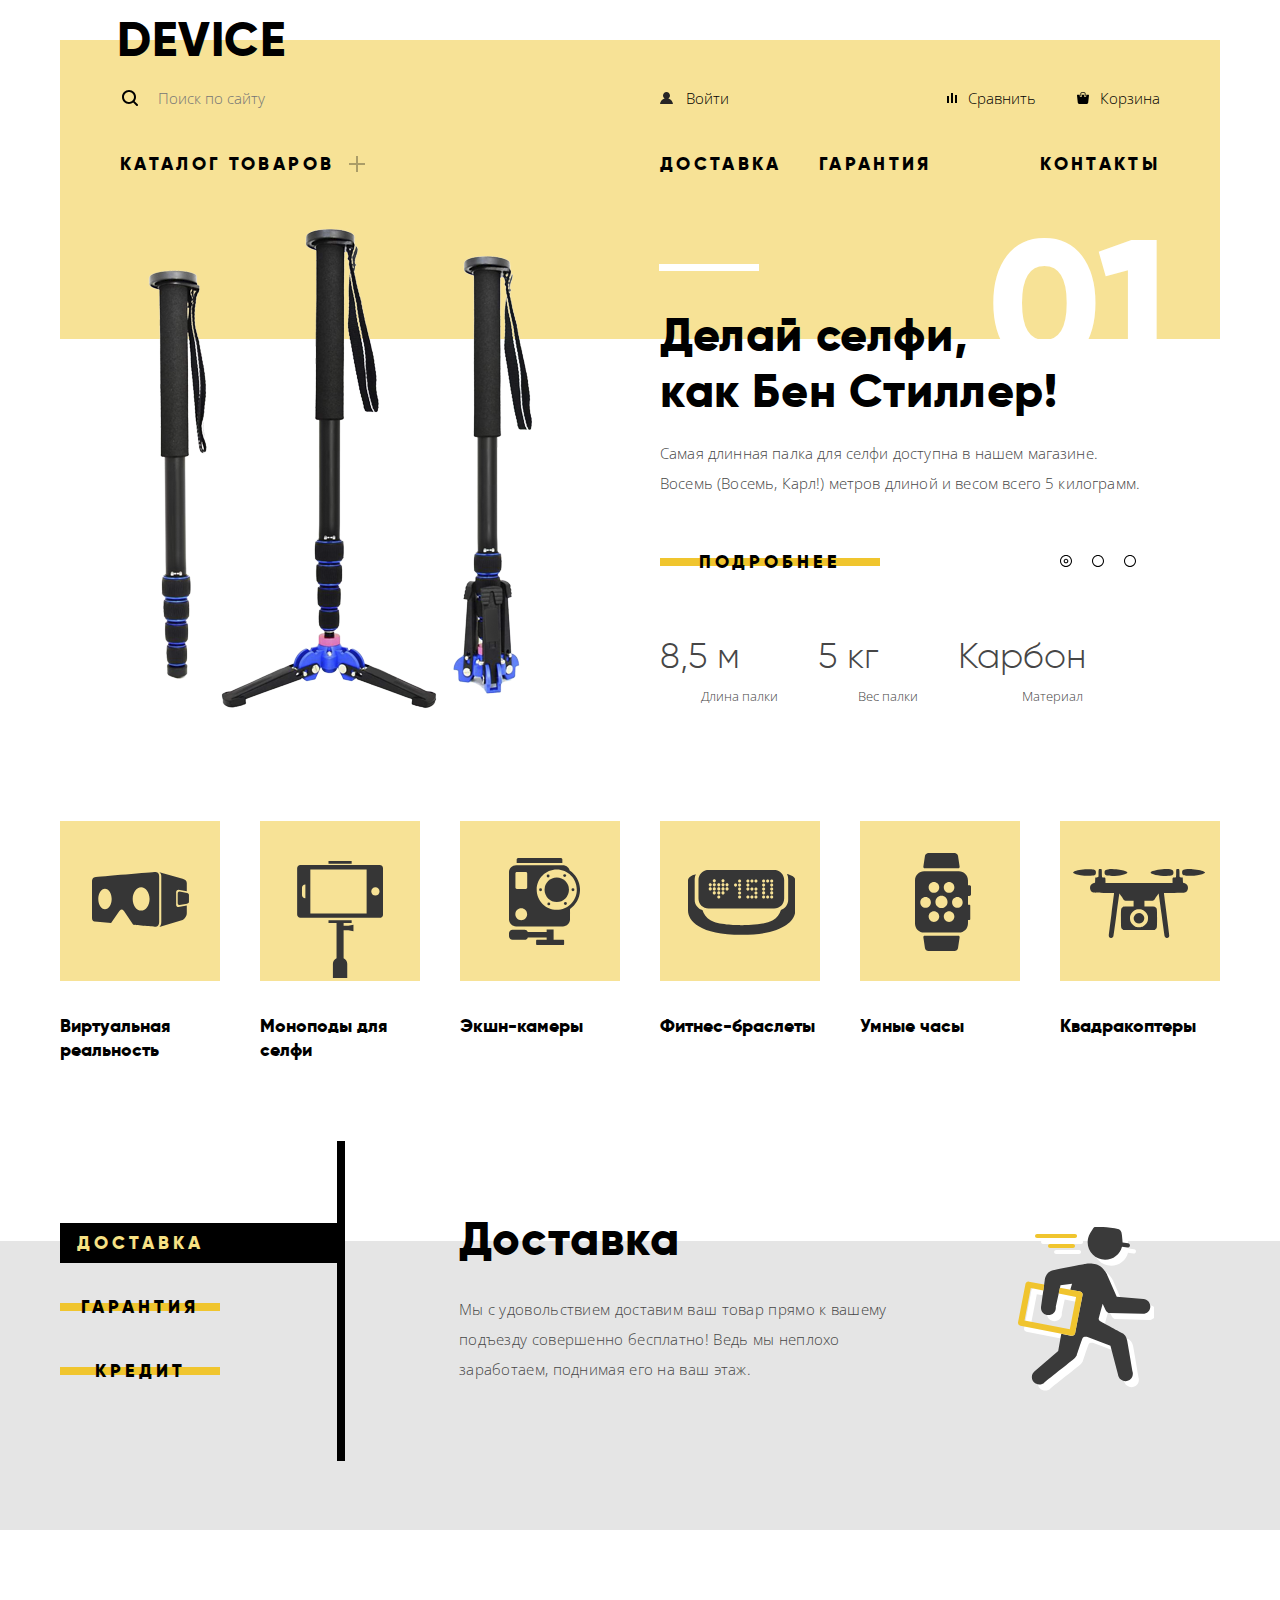
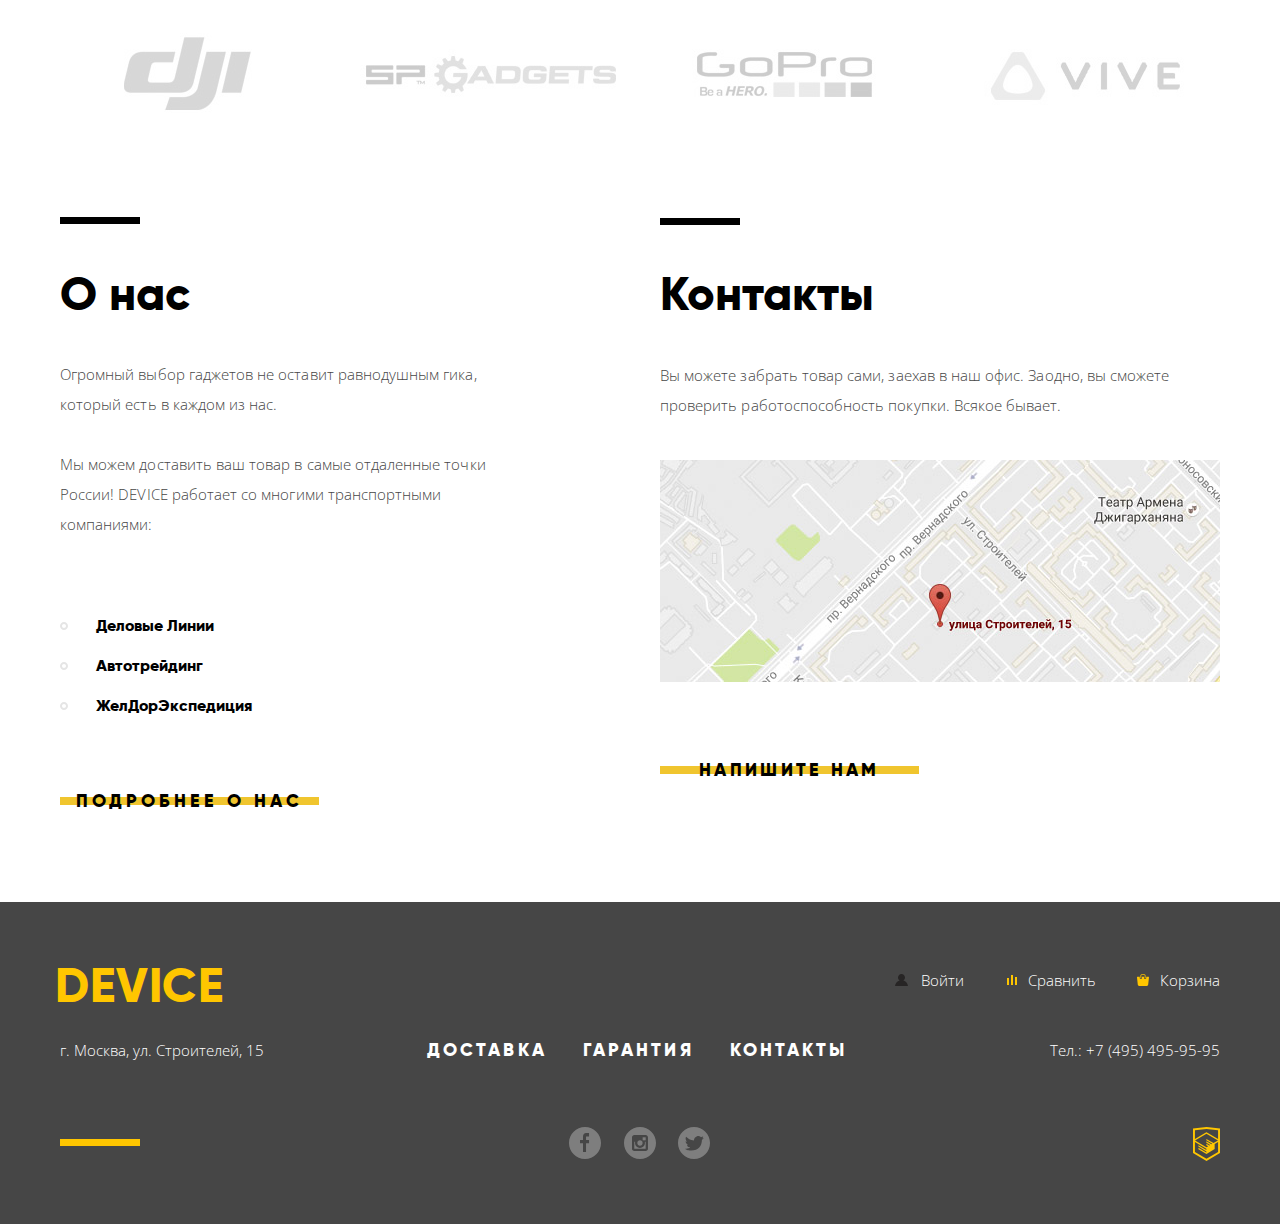
==== index.html @ 8cf879dc "Добавил min.js" ====
<!DOCTYPE html>
<html lang="ru">
  <head>
    <meta charset="utf-8">
    <title>HTML Academy: Девайс</title>
    <link href="https://fonts.googleapis.com/css?family=Open+Sans:300,400&amp;subset=cyrillic" rel="stylesheet">
    <link rel="stylesheet" href="css/normalize.css">
    <link href="css/main-min.css" rel="stylesheet">
  </head>
  <body>
    <header class="main-header">
      <a class="logo">Device</a>
      <nav class="main-navigation">
        <div class="wrap-flex">
          <form action="#" method="get" class="site-search">
            <input class="field-search" type="search" name="site-search" placeholder="Поиск по сайту">
            <input class="btn-search" type="submit" value="Найти">
          </form>
          <a href="#" class="user-sing">Войти</a>
          <a href="#" class="compare">Сравнить</a>
          <a href="#" class="cart">Корзина</a>
        </div>
        <ul class="site-navigation">
          <li class="nav-catalog-list">
            <a href="catalog-list.html" class="catalog-deko">Каталог товаров</a>
            <ul class="sub-site-navigation">
              <li><a href="#">Виртуальная реальность</a></li>
              <li><a href="#">Моноподы для селфи</a></li>
              <li><a href="#">Экшн-камеры</a></li>
              <li><a href="#">Фитнес-браслеты</a></li>
              <li><a href="#">Умные часы</a></li>
              <li><a href="#">Квадракоптеры</a></li>
            </ul>
          </li>
          <li><a href="#">Доставка</a></li>
          <li><a href="#" class="nav-warranty">Гарантия</a></li>
          <li class="nav-contact"><a href="#">Контакты</a></li>
        </ul>
      </nav>
      <ul class="slider">
        <li class="item item-1 item-active">
          <div class="slider-img">
            <img  src="img/slider-1.png" alt="Картинка 1 слайдера" width="384" height="486" class="slider-img">
          </div>
          <section class="slider-description">
            <header>
              <!-- Через пвсевдоэлемент добавим номер слайдера -->
              <h3>Делай селфи,<br>как Бен Стиллер!</h3>
            </header>
            <p>Самая длинная палка для селфи доступна в нашем магазине. Восемь (Восемь, Карл!) метров длиной и весом всего 5 килограмм.</p>
            <a href="#" class="btn btn-slider">Подробнее</a>
            <table class="technical-parameters">
              <tr>
                <td class="slider-1-first-column">8,5 м</td>
                <td class="slider-1-second-column">5 кг</td>
                <td class="slider-1-third-column">Карбон</td>
              </tr>
              <tr>
                <th>Длина палки</th>
                <th>Вес палки</th>
                <th>Материал</th>
              </tr>
            </table>
          </section>
        </li>
        <li class="item item-2">
          <div class="slider-img">
            <img src="img/slider-2.png" alt="Картинка 2 слайдера" width="345" height="485" class="slider-img">
          </div>
          <section class="slider-description">
            <header>
              <!-- Через пвсевдоэлемент добавим номер слайдера -->
              <h3>Худеем<br>правильно!</h3>
            </header>
            <p>Мотивирующие фитнес-браслеты помогут найти в себе силы не пропускать занятия и соблюдать диету.</p>
            <a href="#" class="btn btn-slider">Подробнее</a>
            <table class="technical-parameters">
              <tr>
                <td>48 часов</td>
              </tr>
              <tr>
                <th>Без подзарядки</th>
              </tr>
            </table>
          </section>
        </li>
        <li class="item item-3">
          <div class="slider-img">
            <img src="img/slider-3.png" alt="Картинка 3 слайдера" width="526" height="334" class="slider-img">
          </div>
          <section class="slider-description">
            <header>
              <!-- Через пвсевдоэлемент добавим номер слайдера -->
              <h3>Порхает как бабочка, жалит как пчела!</h3>
            </header>
            <p>Этот обычный, на первый взгляд, квадрокоптер оснащен мощным лазером, замаскированным под стандартную камеру.</p>
            <a href="#" class="btn btn-slider">Подробнее</a>
            <table class="technical-parameters">
              <tr>
                <td>800 м</td>
                <td>50 м</td>
              </tr>
              <tr>
                <th>Дальность полета</th>
                <th>Радиус поражения</th>
              </tr>
            </table>
          </section>
        </li>
      </ul>
      <div class="slider-navigation">
        <a href="#" class="slider-switch active"></a><!-- Переключатель 1 слайдера -->
        <a href="#" class="slider-switch"></a><!-- Переключатель 2 слайдера -->
        <a href="#" class="slider-switch"></a><!-- Переключатель 3 слайдера -->
      </div>
    </header>        
    <main>
      <!--<h1>Device</h1>-->  
      <section class="popular-product-category">
        <!--<h2>Популярные категории товаров</h2>-->
        <ul class="popular-product-category-list">
          <li class="popular-product-category-item"><a href="#"><span class="box vr"></span>Виртуальная реальность</a></li>
          <li class="popular-product-category-item"><a href="#"><span class="box selfie-stick"></span>Моноподы для селфи</a></li>
          <li class="popular-product-category-item"><a href="#"><span class="box action-camera"></span>Экшн-камеры</a></li>
          <li class="popular-product-category-item"><a href="#"><span class="box fitness-bracelet"></span>Фитнес-браслеты</a></li>
          <li class="popular-product-category-item"><a href="#"><span class="box smart-watch"></span>Умные часы</a></li>
          <li class="popular-product-category-item"><a href="#"><span class="box quadrocopter"></span>Квадракоптеры</a></li>
        </ul>
      </section>
      <section class="service">
        <!--<h2>Услуги</h2>-->
        <dl class="service-list">
          <dt class="active">
            <a href="" class="btn-active btn-service">Доставка</a>
          </dt>
          <dd class="service-item service-item-active delivery">
            <h3>Доставка</h3>
            <p>Мы с удовольствием доставим ваш товар прямо к вашему подъезду совершенно бесплатно! Ведь мы неплохо заработаем, поднимая его на ваш этаж.</p>
          </dd>
          <dt>
            <a href="" class="btn btn-service">Гарантия</a>
          </dt>
          <dd class="service-item warranty">
            <h3>Гарантия</h3>
            <p>Если из-за возгорания купленного у нас товара у вас сгорит дом — не переживайте, мы выдадим вам новый. Товар, не дом, конечно же.</p>
          </dd>
          <dt>
            <a href="" class="btn btn-service">Кредит</a>
          </dt>
          <dd class="service-item credit">
            <h3>Кредит</h3>
            <p>Залезть в долговую яму стало проще! Кредитные консультанты подберут для вас наиболее выгодные условия кредита. Выгодные для нашего банка, разумеется.</p>
          </dd>
        </dl>
      </section>
      <section class="company">
        <!--<h2>Компании партнеры</h2>-->
        <ul class="company-list">
          <li class="company-box djl"><a href="#">djl</a></li>
          <li class="company-box sp-gadgets"><a href="#">sp-gadgets</a></li>
          <li class="company-box go-pro"><a href="#">go-pro</a></li>
          <li class="company-box vive"><a href="#">vive</a></li>
        </ul>
      </section>
      <div class="wrap-flex container-center start-flex">
        <section class="about-us">
          <h2>О нас</h2>
          <p>Огромный выбор гаджетов не оставит равнодушным гика, который есть в каждом из нас.</p>
          <p>Мы можем доставить ваш товар в самые отдаленные точки России! DEVICE работает со многими транспортными компаниями:</p>
          <ul class="delivery-service">
            <li>Деловые Линии</li>
            <li>Автотрейдинг</li>
            <li>ЖелДорЭкспедиция</li>
          </ul>
          <a href="#" class="btn btn-about-us">Подробнее о нас</a>
        </section>
        <section class="contacts">
          <h2>Контакты</h2>
          <p>Вы можете забрать товар сами, заехав в наш офис. Заодно, вы сможете проверить работоспособность покупки. Всякое бывает.</p>
          <!-- Здесь карта -->
          <a href="#" class="contacts-map"><img src="img/map.jpg" width="560" height="222">Наш адрес</a>
          <a href="#" class="btn btn-contacts">Напишите нам</a>
        </section>
      </div>            
    </main>
    <footer class="main-footer">  
      <div class="container-center">
        <div class="row row-top">
          <a href="#" class="logo">DEVICE</a>
          <a href="#" class="user-sing">Войти</a>
          <a href="#" class="compare">Сравнить</a>
          <a href="#" class="cart">Корзина</a>
        </div>
        <div class="row row-middle">
          <p class="address">г. Москва, ул. Строителей, 15</p>
          <div class="service-footer">
            <a href="#" class="footer-delivery">Доставка</a>
            <a href="#" class="footer-warranty">Гарантия</a>
            <a href="#" class="footer-contacts">Контакты</a>
          </div>
          <p class="phone">Тел.: +7 (495) 495-95-95</p>
        </div>
        <div class="row row-bottom">
          <span class="line-footer-deko"></span>
          <div class="social">
            <a href="#" class="social-btn facebook">facebook</a>
            <a href="#" class="social-btn instagram">instagram</a>
            <a href="#" class="social-btn twitter">twitter</a>
          </div>
          <a href="https://htmlacademy.ru/intensive/htmlcss" class="logo-developer">Htmlacademy</a>
        </div>
      </div>
    </footer>
    <section class="modal modal-feedback">
      <button class="modal-close" type="button">Закрыть</button>
      <form action="https://echo.htmlacademy.ru" method="post" class="form-feedback-message">
        <p class="wrap">
        <label for="field-sender-name" class="input-caption">Ваше имя:</label>
        <input type="text" name="sender-name" class="sender-name" id="field-sender-name" placeholder="Имя Фамилия">
        </p>
        <p class="wrap">
        <label for="field-sender-email" class="input-caption">Ваш e-mail:</label>
          <input type="email" name="sender-email" class="sender-email" id="field-sender-email" placeholder="email@example.com"></p>
        <label for="field-sender-message" class="input-caption">Текст письма</label>
        <textarea name="sender-message" class="sender-message" id="fied-sender-message" cols="30" rows="10" placeholder="В свободной форме"></textarea>
        <input type="submit" value="отправить" class="btn btn-feedback-send">
      </form>
    </section>
    <section class="modal modal-map">
      <button class="modal-close" type="button">Закрыть</button>
      <iframe src="https://www.google.com/maps/embed?pb=!1m18!1m12!1m3!1d2249.11237494734!2d37.52742931567743!3d55.68703400453028!2m3!1f0!2f0!3f0!3m2!1i1024!2i768!4f13.1!3m3!1m2!1s0x46b54cf65f5c8955%3A0x694710ccd55501e!2z0YPQuy4g0KHRgtGA0L7QuNGC0LXQu9C10LksIDE1LCDQnNC-0YHQutCy0LAsINCg0L7RgdGB0LjRjywgMTE5MzEx!5e0!3m2!1sru!2sde!4v1522313312811" width="960" height="560" frameborder="0" style="border:0" allowfullscreen></iframe>
    </section>
    <script src="js/main-min.js"></script> 
  </body>
</html>
---- css/main-min.css ----
.site-navigation,.wrap-flex{-webkit-box-orient:horizontal;-webkit-box-direction:normal}.filter h2,.sort h2{word-wrap:break-word}@font-face{font-family:Gilroy;src:url(../fonts/gilroyextrabold-webfont.woff2) format('woff2'),url(../fonts/gilroyextrabold-webfont.woff) format('woff');font-weight:700;font-style:normal}@font-face{font-family:Gilroy;src:url(../fonts/gilroylight-webfont.woff2) format('woff2'),url(../fonts/gilroylight-webfont.woff) format('woff');font-weight:300;font-style:normal}body,html{margin:0;padding:0;font-family:'Open Sans',Arial,sans-serif;font-weight:300;font-size:15px;line-height:30px;color:#464646;background-color:#fff}a{text-decoration:none}.main-header{width:1160px;min-height:300px;padding:1px 20px 0;margin:-1px auto 0;position:relative}.main-navigation a:focus,.main-navigation a:hover,.site-navigation a:focus,.site-navigation a:hover{color:rgba(0,0,0,.6)}.main-navigation a:active,.site-navigation a:active{color:rgba(0,0,0,.3)}.main-header .logo{position:absolute;left:77px;top:14px}.logo{font-family:Gilroy,Arial,sans-serif;font-size:48px;font-weight:700;line-height:normal;color:#000;text-transform:uppercase;letter-spacing:.85px}.site-search .btn-search,.site-search .field-search{background-color:#f7e296;font-size:15px;line-height:30px;font-weight:300;font-family:'Open Sans',Arial,sans-serif}.logo:hover{color:rgba(0,0,0,.6);cursor:pointer}.logo:active{color:rgba(0,0,0,.3)}.main-navigation{background-color:#f7e296;color:#000;margin-top:40px;width:1040px;min-height:264px;padding-left:60px;padding-right:60px;padding-top:35px}.inner-main-navigation{min-height:151px}.wrap-flex{display:-webkit-box;display:-ms-flexbox;display:flex;-ms-flex-direction:row;flex-direction:row;-webkit-box-align:center;-ms-flex-align:center;align-items:center;margin-top:-2px}.site-search{-ms-flex-preferred-size:500px;flex-basis:500px;margin-right:14px}.site-search .field-search{background-image:url(../img/search.svg);background-repeat:no-repeat;background-position:2px 17px;color:rgba(0,0,0,.3);width:355px;border:none;padding:10px 20px 10px 38px}.main-navigation .cart::before,.main-navigation .compare::before,.user-name::before,.user-sing::before{top:9px;width:13px;height:12px;background-repeat:no-repeat;content:"";background-position:center}.site-search .field-search:placeholder{color:rgba(0,0,0,.3)}.site-search input[type=search]:focus{outline:0;padding-bottom:8px;border-bottom:2px solid #000}.site-search .btn-search{padding:8px 19px;margin-left:-4px;border:2px solid #000;opacity:0}.site-navigation>li,.slider-description h3{font-family:Gilroy,Arial,sans-serif}.site-search>.field-search:focus+.btn-search{opacity:1;-webkit-transition:1s;-o-transition:1s;transition:1s}.site-search .btn-search:hover{background-color:#000;color:#fff}.site-search .btn-search:active{background-color:#000;color:rgba(255,255,255,.3)}.user-name,.user-sing{-ms-flex-preferred-size:133px;flex-basis:133px;-webkit-box-flex:1;-ms-flex-positive:1;flex-grow:1;padding-left:32px;margin-left:20px;position:relative}.user-name:hover::before,.user-sing:hover::before{opacity:.6}.user-name:active::before,.user-sing:active::before{opacity:.3}.user-name::before,.user-sing::before{position:absolute;left:6px;background-image:url(../img/user.svg)}.user-name{-ms-flex-preferred-size:133px;flex-basis:133px;padding-left:27px;margin-left:20px;position:relative}.user-name:hover::before{opacity:.6}.out,.user-name:active::before{opacity:.3}.out{-ms-flex-preferred-size:80px;flex-basis:80px;margin-left:20px}.main-navigation .compare{-ms-flex-preferred-size:100px;flex-basis:100px;margin-left:20px;text-align:right;position:relative}.main-navigation .compare::before{position:absolute;left:9px;background-image:url(../img/compare.svg)}.compare:hover::before{opacity:.6}.cart:hover::before,.catalog-deko::after,.compare:active::before{opacity:.3}.main-navigation .cart{-ms-flex-preferred-size:100px;flex-basis:100px;margin-left:24px;text-align:right;position:relative}.main-navigation .cart::before{position:absolute;left:16px;background-image:url(../img/cart.svg)}.site-navigation,.site-navigation ul,.slider{list-style:none;margin:0;padding:0}.site-navigation{display:-webkit-box;display:-ms-flexbox;display:flex;-ms-flex-direction:row;flex-direction:row;-webkit-box-pack:justify;-ms-flex-pack:justify;justify-content:space-between;margin-top:26px}.main-navigation a,.site-navigation a,inner-main-navigation a{color:#000}.site-navigation>li{font-weight:700;font-size:18px;letter-spacing:3.35px;text-transform:uppercase;margin-left:20px;margin-right:20px}.site-navigation>li:first-child{position:relative;margin-left:0}.site-navigation>li:last-child{margin-right:0}li.nav-catalog-list{width:250px;margin-right:270px}.catalog-deco{position:relative;padding-right:34px}.catalog-deko::after{content:"";position:absolute;top:7px;right:5px;width:16px;height:16px;background-image:url(../img/plus-sign.png);background-repeat:no-repeat}.nav-warranty{margin-left:-3px}.nav-contact{-ms-flex-preferred-size:130px;flex-basis:130px;-webkit-box-flex:1.6;-ms-flex-positive:1.6;flex-grow:1.6;text-align:right;letter-spacing:3.4px}ul.sub-site-navigation{display:none;-webkit-box-orient:vertical;-webkit-box-direction:normal;-ms-flex-direction:column;flex-direction:column;-ms-flex-line-pack:start;align-content:flex-start;-ms-flex-wrap:wrap;flex-wrap:wrap;height:108px;width:1040px;position:absolute;top:23px;left:-60px;z-index:20;background-color:#f7e296;font-family:'Open Sans',Arial,sans-serif;font-size:15px;font-weight:300;line-height:36px;letter-spacing:normal;text-transform:none;padding:20px 60px 34px}.item,.slider-navigation{-ms-flex-direction:row;-webkit-box-direction:normal;-webkit-box-orient:horizontal}.nav-catalog-list:hover ul.sub-site-navigation{display:-webkit-box;display:-ms-flexbox;display:flex}ul.sub-site-navigation li{width:200px;margin-right:40px}ul.sub-site-navigation li:last-child{margin-bottom:20px}.slider{padding-right:60px;position:relative;top:-121px}.item{display:none;flex-direction:row;-webkit-box-pack:justify;-ms-flex-pack:justify;justify-content:space-between}.item-active,.slider-img{display:-webkit-box;display:-ms-flexbox}.slider-img{width:560px;height:500px;display:flex;-webkit-box-pack:center;-ms-flex-pack:center;justify-content:center;-webkit-box-align:center;-ms-flex-align:center;align-items:center;-ms-flex-line-pack:center;align-content:center}.slider-img img{width:auto;height:auto;margin-left:auto;margin-right:auto}.slider-description{width:500px;padding-top:40px;position:relative}.slider-description::before{content:"";position:absolute;top:46px;left:-1px;width:100px;height:7px;background-color:#fff}.slider-description h3{font-size:47px;font-weight:700;line-height:56px;letter-spacing:.6px;margin-top:50px;margin-bottom:45px;color:#000;position:relative;z-index:10}.item-1 h3::after,.item-2 h3::after,.item-3 h3::after{font-family:Gilroy,Arial,sans-serif;font-size:179px;color:#fff;top:-30px;right:-10px;width:auto;height:auto;z-index:-10;position:absolute}.item-1 h3::after{content:"01";font-weight:700}.item-2 h3::after{content:"02";font-weight:700}.item-3 h3::after{content:"03";font-weight:700}.btn,.service-footer a{font-family:Gilroy,Arial,sans-serif;font-weight:700;font-size:18px;text-transform:uppercase}.slider-description p{width:481px;margin-top:-27px;margin-bottom:44px;letter-spacing:.16px}.btn{display:inline-block;padding-top:8px;padding-bottom:8px;line-height:24px;letter-spacing:4px;color:#000;text-align:center;background-image:url(../img/line-btn.png);background-position:center;background-repeat:repeat-x;background-color:none}.btn:hover{background-color:#f0c52e;-webkit-transition-duration:.5s;-o-transition-duration:.5s;transition-duration:.5s;-webkit-transition-property:background;-o-transition-property:background;transition-property:background;-webkit-transition-timing-function:ease-in-out;-o-transition-timing-function:ease-in-out;transition-timing-function:ease-in-out}.btn:active{color:rgba(0,0,0,.3)}.btn-slider{width:220px}.technical-parameters{border-collapse:collapse;margin-top:50px}.technical-parameters td{font-family:Gilroy,Arial,sans-serif;font-size:36px;font-weight:300;line-height:48px;padding:0 75px 0 0}.technical-parameters .slider-1-first-column{padding-right:78px}.technical-parameters .slider-1-second-column{padding-right:80px}.technical-parameters .slider-1-third-column{padding-right:60px}.technical-parameters th{font-weight:300;font-size:13px;line-height:30px}.item-active{display:flex}.main-footer .row,.service-footer,.slider-navigation{display:-webkit-box;display:-ms-flexbox}.slider-navigation{display:flex;flex-direction:row;position:absolute;right:94px;bottom:272px}.slider-switch{width:12px;height:12px;margin-left:10px;margin-right:10px;background-image:url(../img/slider-switch.svg);background-size:contain}.slider-switch.active{background-image:url(../img/slider-switch-active.svg)}.main-footer{background-color:#464646;color:#fff}.main-footer a{color:#fff}.main-footer a:hover{color:rgba(255,255,255,.6)}.main-footer a:active{color:rgba(255,255,255,.3)}.container-center{width:1160px;padding:60px 20px;margin:0 auto}.main-footer .cart::before,.main-footer .compare::before{top:12px;width:13px;height:12px;background-position:center;content:"";background-repeat:no-repeat}.main-footer .container-center{background-color:#464646;padding-bottom:63px;margin-top:0}.main-footer .row{display:flex;-webkit-box-orient:horizontal;-webkit-box-direction:normal;-ms-flex-direction:row;flex-direction:row;-webkit-box-align:start;-ms-flex-align:start;align-items:flex-start}.main-footer .logo{color:#ffc600;margin-right:auto;line-height:49px;margin-left:-5px}.main-footer .logo:hover{color:rgba(255,198,0,.6)}.main-footer .user-sing{-ms-flex-preferred-size:0;flex-basis:0}.main-footer .user-name,.main-footer .user-sing{-webkit-box-flex:0;-ms-flex-positive:0;flex-grow:0;padding-top:3px}.main-footer .user-name:before,.main-footer .user-sing::before{content:"";background-image:url(../img/user-yellow.svg);top:12px}.main-footer .compare{padding-left:27px;padding-top:3px;margin-left:37px;position:relative}.main-footer .inner-compare{margin-left:2px}.main-footer .compare::before{position:absolute;left:4px;background-image:url(../img/compare-yellow.svg)}.main-footer .cart{padding-left:27px;padding-top:3px;margin-left:37px;position:relative}.main-footer .cart::before{position:absolute;left:3px;background-image:url(../img/cart-yellow.svg)}.main-footer .row-middle{-webkit-box-pack:justify;-ms-flex-pack:justify;justify-content:space-between;margin-top:9px;-webkit-box-align:center;-ms-flex-align:center;align-items:center}.service-footer{width:440px;display:flex;-webkit-box-pack:justify;-ms-flex-pack:justify;justify-content:space-between;-webkit-box-align:center;-ms-flex-align:center;align-items:center;padding-left:8px;padding-right:8px;margin-right:56px}.service-footer a{letter-spacing:3.1px;margin-left:18px;margin-right:18px}.main-footer .row-bottom{-webkit-box-pack:justify;-ms-flex-pack:justify;justify-content:space-between;margin-top:47px}.line-footer-deko{width:80px;height:7px;margin-top:12px;margin-right:-10px;background-color:#ffc600}.main-footer .social{width:142px;display:-webkit-box;display:-ms-flexbox;display:flex;-webkit-box-pack:justify;-ms-flex-pack:justify;justify-content:space-between;-webkit-box-align:center;-ms-flex-align:center;align-items:center;font-size:0;margin-right:43px}.main-footer .social-btn{width:33px;height:33px;opacity:.3}.main-footer .social-btn:hover{opacity:.6}.main-footer .social-btn:active{opacity:.1}.facebook{background-image:url(../img/fb-social-icon.svg);background-repeat:no-repeat}.instagram{background-image:url(../img/instagram-social-icon.svg);background-repeat:no-repeat}.twitter{background-image:url(../img/tw-social-icon.svg);background-repeat:no-repeat}.logo-developer{font-size:0;width:27px;height:34px;background-image:url(../img/logo-developer.svg)}.popular-product-category-item a,dt.active a.btn-active{font-size:18px;line-height:24px;font-family:Gilroy,Arial,sans-serif;font-weight:700}.logo-developer:hover{opacity:.6}.logo-developer:active{opacity:.3}.popular-product-category{width:1200px;margin:-33px auto 0}.popular-product-category .popular-product-category-list{display:-webkit-box;display:-ms-flexbox;display:flex;-webkit-box-orient:horizontal;-webkit-box-direction:normal;-ms-flex-direction:row;flex-direction:row;-webkit-box-pack:justify;-ms-flex-pack:justify;justify-content:space-between;-webkit-box-align:start;-ms-flex-align:start;align-items:flex-start;-ms-flex-line-pack:start;align-content:flex-start;list-style:none;padding:0}.popular-product-category-list li{-ms-flex-preferred-size:160px;flex-basis:160px;display:-webkit-box;display:-ms-flexbox;display:flex;-webkit-box-orient:horizontal;-webkit-box-direction:normal;-ms-flex-direction:row;flex-direction:row;-webkit-box-align:start;-ms-flex-align:start;align-items:flex-start;-ms-flex-line-pack:start;align-content:flex-start;padding-left:20px;padding-right:20px}.popular-product-category-item a,.service-list{-webkit-box-orient:vertical;-webkit-box-direction:normal}.popular-product-category-item:hover .box{background-color:rgba(240,197,46,1)}.popular-product-category-item .box{height:160px;width:160px;background-color:rgba(240,197,46,.5);background-position:center;background-repeat:no-repeat;margin-bottom:33px}.popular-product-category-item .vr{background-image:url(../img/vr.svg);background-position:50% 49%}.popular-product-category-item .vr:active{background-image:url(../img/vr-active.svg)}.popular-product-category-item .selfie-stick{background-image:url(../img/monopod.svg);background-position:center 92%}.popular-product-category-item .selfie-stick:active{background-image:url(../img/monopod-active.svg)}.popular-product-category-item .action-camera{background-image:url(../img/action-camera.svg);background-position:55% 51%}.popular-product-category-item .action-camera:active{background-image:url(../img/action-camera-active.svg)}.popular-product-category-item .fitness-bracelet{background-image:url(../img/fitness-bracelet.svg);background-position:52% 52%}.popular-product-category-item .fitness-bracelet:active{background-image:url(../img/fitness-bracelet-active.svg)}.popular-product-category-item .smart-watch{background-image:url(../img/smart-watch.svg);background-position:53% 52%}.popular-product-category-item .smart-watch:active{background-image:url(../img/smart-watch-active.svg)}.popular-product-category-item .quadrocopter{background-image:url(../img/quadrocopter.svg);background-position:48% 53%}.popular-product-category-item .quadrocopter:active{background-image:url(../img/quadrocopter-active.svg)}.popular-product-category-item a{display:-webkit-box;display:-ms-flexbox;display:flex;-ms-flex-direction:column;flex-direction:column;color:#000}.popular-product-category-item a:active{color:rgba(0,0,0,.3)}.service{min-width:1200px;min-height:309px;margin-top:79px;padding-bottom:57px;position:relative;z-index:1;overflow:hidden}.service::after{content:"";width:100%;height:5000px;position:absolute;top:100px;left:0;z-index:-1;background-color:#e5e5e5}.about-us h2::before,.contacts h2::before,.service-item::after{z-index:1;content:""}.about-us h2::before,.btn-service:active,.contacts h2::before,.service-list dt.active{background-color:#000}.service-list{display:-webkit-box;display:-ms-flexbox;display:flex;-ms-flex-direction:column;flex-direction:column;-webkit-box-pack:start;-ms-flex-pack:start;justify-content:flex-start;-webkit-box-align:start;-ms-flex-align:start;align-items:flex-start;-ms-flex-line-pack:start;align-content:flex-start;-ms-flex-wrap:wrap;flex-wrap:wrap;position:relative;width:1160px;margin:0 auto;padding-top:70px;padding-bottom:70px}.service-list dt{width:277px;margin:12px 0;position:relative}dt.active a.btn-active{display:inline-block;padding-top:8px;padding-bottom:8px;letter-spacing:4px;text-align:center;text-transform:uppercase;color:#f7e184}dt.active a.btn-active:hover{color:rgba(247,225,132,.8)}dt.active a.btn-active:active{color:rgba(247,225,132,.3)}.service-list dd{display:none;position:absolute;top:0;left:284px;width:460px;margin:0;padding-left:115px;padding-top:80px;padding-bottom:62px;letter-spacing:.3px}.service-item::after{width:260px;height:260px;position:absolute;right:-297px;top:12%;background-position:center}.delivery::after{content:"";background-image:url(../img/service-delivery.svg);background-repeat:no-repeat}.warranty::after{background-image:url(../img/service-warranty.svg);background-repeat:no-repeat}.credit::after{background-image:url(../img/service-credit.svg);background-repeat:no-repeat}.service-item h3{font-family:Gilroy,Arial,sans-serif;margin-top:-5px;margin-bottom:30px;font-weight:700;font-size:47px;line-height:48px;letter-spacing:1.2px;color:#000}.about-us p,.contacts p{letter-spacing:.05px;margin-top:30px}.service-list dd.service-item-active{display:inline-block}.service-list dd::before{content:"";width:8px;height:100%;position:absolute;top:0;left:-7px;background-color:#000}.btn-service{width:160px}.btn-service:active{padding-right:117px;background-image:none;color:#f7e184;-webkit-transition-property:none;-o-transition-property:none;transition-property:none}.about-us h2,.contacts h2,.delivery-service{color:#000;font-family:Gilroy,Arial,sans-serif;font-weight:700}.company{width:1160px;padding:95px 20px;margin:0 auto}.company-list{display:-webkit-box;display:-ms-flexbox;display:flex;-webkit-box-pack:justify;-ms-flex-pack:justify;justify-content:space-between;-webkit-box-align:start;-ms-flex-align:start;align-items:flex-start;-ms-flex-line-pack:start;align-content:flex-start;-ms-flex-wrap:wrap;flex-wrap:wrap;list-style:none;padding:0;margin:0}.company-list .company-box{width:260px;height:100px;background-repeat:no-repeat;background-position:center}.company-list a{display:inline-block;font-size:0;width:260px;height:100px}.djl{background-image:url(../img/company-djl.jpg);opacity:.2}.djl:hover{background-image:url(../img/company-djl-hover.jpg);opacity:1}.sp-gadgets{background-image:url(../img/company-sp-gadgets.jpg);opacity:.2}.sp-gadgets:hover{background-image:url(../img/company-sp-gadgets-hover.jpg);opacity:1}.go-pro{background-image:url(../img/company-go-pro.jpg);opacity:.2}.go-pro:hover{background-image:url(../img/company-go-pro-hover.jpg);opacity:1}.vive{background-image:url(../img/company-vive.jpg);opacity:.2}.vive:hover{background-image:url(../img/company-vive-hover.jpg);opacity:1}.start-flex{-webkit-box-align:start;-ms-flex-align:start;align-items:flex-start;margin-top:-51px;padding-bottom:30px}.about-us{width:560px;margin-right:20px;padding-bottom:51px;padding-top:3px}.about-us h2{font-size:47px;line-height:48px;margin-bottom:40px;position:relative}.about-us h2::before{width:80px;height:7px;top:-54px;left:0;position:absolute}.about-us p{width:475px;margin-bottom:30px}.delivery-service{display:block;position:relative;vertical-align:baseline;margin-top:30px;margin-bottom:55px;padding-top:37px;padding-left:15px;margin-left:21px;font-size:16px;line-height:40px;list-style:none}.delivery-service li::before{content:"";background-image:url(../img/list-style-type.svg);background-repeat:no-repeat;background-position:center;width:8px;height:40px;position:absolute;left:-21px}.btn-about-us{width:259px}.contacts{width:560px;margin-left:20px}.contacts h2{font-size:47px;padding-top:5px;line-height:43px;margin-bottom:40px;position:relative}.contacts h2::before{width:80px;height:7px;top:-50px;left:0;position:absolute}.modal-feedback,.modal-map{left:50%;margin-left:-480px}.contacts p{margin-bottom:40px;padding-top:4px}.contacts .contacts-map{font-size:0}.btn-contacts{width:259px;margin-top:53px;letter-spacing:3.3px}.modal{position:fixed;color:#464646;background-color:#fff;-webkit-box-shadow:0 0 50px -15px #000;box-shadow:0 0 50px -15px #000;z-index:100}.modal-feedback{display:none;top:50px;width:760px;padding:93px 100px 76px}.modal-close{position:absolute;top:22px;right:22px;width:56px;height:56px;font-size:0;background-image:url(../img/modal-close-hover.svg);background-repeat:no-repeat;background-position:center;background-color:transparent;border:0;cursor:pointer;opacity:.5}.modal-close:hover{opacity:1}.modal-close:active{opacity:.3}.form-feedback-message{display:-webkit-box;display:-ms-flexbox;display:flex;-webkit-box-orient:horizontal;-webkit-box-direction:normal;-ms-flex-direction:row;flex-direction:row;-ms-flex-wrap:wrap;flex-wrap:wrap;-webkit-box-pack:justify;-ms-flex-pack:justify;justify-content:space-between}.modal-feedback .wrap{width:360px}.input-caption{display:block;font-family:Gilroy,Arial,sans-serif;font-weight:700;font-size:18px;line-height:24px;margin-bottom:7px}.sender-email,.sender-message,.sender-name{width:100%;-webkit-box-sizing:border-box;box-sizing:border-box;padding:13px 20px;font-family:'Open Sans',Arial,sans-serif;font-weight:400;font-size:14px;line-height:18px;background-color:#f2f2f2;border:0;color:rgba(70,70,70,.4)}.filter h2,.filter-forms legend,.title-main h1{font-weight:700;font-family:Gilroy,Arial,sans-serif}.sender-email:hover,.sender-message:hover,.sender-name:hover{background-color:#eaeaea}.sender-email:focus,.sender-message:focus,.sender-name:focus{background-color:#fff;outline:#f7e296 solid 3px}.sender-email:invalid,.sender-message:invalid,.sender-name:invalid{background-color:#f6dada;outline:0}.btn-feedback-send{margin-top:40px;width:200px;border:0;background-color:transparent}.modal-map{display:none;width:960px;height:560px;top:50px}.inner-main{margin-top:-36px}.inner-wrap{padding-right:20px;padding-left:20px}.title-main{width:1040px;padding-left:80px;padding-right:80px;margin:0 auto}.breadcrumbs,.pagination{padding:0;list-style:none}.title-main h1{font-size:47px;line-height:48px;color:#000;margin-top:1px;margin-bottom:18px;letter-spacing:.6px}.breadcrumbs{display:-webkit-box;display:-ms-flexbox;display:flex;-webkit-box-pack:start;-ms-flex-pack:start;justify-content:flex-start;-ms-flex-wrap:wrap;flex-wrap:wrap;margin:0 0 49px}.breadcrumbs li{position:relative;margin-right:39px}.breadcrumbs li::after{content:"";position:absolute;width:4px;height:7px;background-image:url(../img/breadcrumbs-deco.svg);background-repeat:no-repeat;background-position:center;top:13px;right:-20px}.breadcrumbs li:last-child{margin-right:0}.link-disabled::after{display:none}.column-left,.flex-container{display:-webkit-box;display:-ms-flexbox}.breadcrumbs a,.link-disabled{color:rgba(0,0,0,.3);font-size:14px}.breadcrumbs a:hover{color:rgba(0,0,0,.6)}.breadcrumbs a:active{color:rgba(0,0,0,.1)}.flex-container{display:flex;-webkit-box-orient:horizontal;-webkit-box-direction:normal;-ms-flex-direction:row;flex-direction:row;-webkit-box-pack:justify;-ms-flex-pack:justify;justify-content:space-between;margin-top:-5px}.back-card,.column-left,.column-right{-webkit-box-orient:vertical;-webkit-box-direction:normal}.column-left{display:flex;-ms-flex-direction:column;flex-direction:column;-webkit-box-align:end;-ms-flex-align:end;align-items:flex-end;-ms-flex-line-pack:end;align-content:flex-end;width:calc(50% - 252px);min-width:348px;background-color:#eee;color:#000}.column-right,.sort-wrapper{display:-webkit-box;display:-ms-flexbox}.filter,.filter::before{background-color:#dbdbdb}.column-right{display:flex;-ms-flex-direction:column;flex-direction:column;-webkit-box-align:start;-ms-flex-align:start;align-items:flex-start;-ms-flex-line-pack:start;align-content:flex-start;width:calc(50% + 252px);color:#000}.filter{width:268px;padding-left:60px;position:relative}.filter::before{content:"";width:3000px;min-height:67px;position:absolute;left:-3000px}.filter h2{font-size:16px;text-transform:uppercase;line-height:40px;letter-spacing:3.9px;width:268px}.filter-forms{width:200px;padding:70px 68px 70px 60px;background-color:#eee;position:relative;z-index:1}.filter-forms fieldset{border:0;margin:0;padding:0 0 35px}.filter-forms legend{width:200px;border-top:2px solid #000;font-size:18px;line-height:23px;padding:12px 0}.btn-filter-forms{border:0;background-color:transparent;width:200px;margin-top:3px}.cost-filter{width:200px;height:2px;margin-top:22px;margin-bottom:33px;background-color:#dbdbdb;position:relative}.line-cost-active{width:110px;height:2px;left:0;background-color:#91c92f;position:absolute;z-index:1}.cost-max,.cost-min{width:20px;height:22px;background-image:url(../img/filter-range.svg);top:-9px;position:absolute}.sort,.sort-wrapper{background-color:#ebebeb}.cost-min{left:-9px;z-index:2}.cost-max{right:80px;z-index:2}.cost-max:active,.cost-min:active{width:22px;height:24px;background-size:cover;-webkit-transform:translate(1px,-1px);-ms-transform:translate(1px,-1px);transform:translate(1px,-1px)}.cost-output{font-family:Gilroy,Arial,sans-serif;font-weight:300;font-size:14px;line-height:24px;color:rgba(0,0,0,.2);position:absolute;top:12px}.cost-min-output{left:0}.cost-max-output{right:60px}.label-color-checkbox{display:inline-block;width:200px;position:relative;font-size:14px;line-height:35px;margin-top:5px}.color-checkbox{margin-right:24px;opacity:0}.color-checkbox+span{width:27px;height:23px;position:absolute;left:-2px;top:8px;background-image:url(../img/checkbox-off.svg);background-repeat:no-repeat}.color-checkbox:active+span,.color-checkbox:checked+span{background-image:url(../img/checkbox-on.svg)}.color-checkbox:hover+span{opacity:.6}.color-checkbox:disabled+span{opacity:.25}.color-checkbox:checked:disabled+span,.color-checkbox:checked:hover+span{opacity:.6}.color-checkbox:checked:active+span{background-image:url(../img/checkbox-off.svg)}.color-checkbox:checked:disabled:active+span{background-image:url(../img/checkbox-on.svg)}.label-bluetooth-radio{display:inline-block;width:200px;position:relative;font-size:14px;line-height:29px;margin-top:11px}.bluetooth-radio{margin-right:24px;opacity:0}.bluetooth-radio+span{width:25px;height:25px;position:absolute;left:-3px;top:2px;background-image:url(../img/radio-off.svg);background-repeat:no-repeat}.bluetooth-radio:hover+span{opacity:.6}.bluetooth-radio:active+span{background-image:url(../img/radio-on.svg)}.bluetooth-radio:disabled+span{opacity:.25}.bluetooth-radio:disabled:active+span{background-image:url(../img/radio-off.svg)}.bluetooth-radio:checked+span{background-image:url(../img/radio-on.svg)}.bluetooth-radio:checked:hover+span{opacity:.6}.bluetooth-radio:checked:active+span{background-image:url(../img/radio-off.svg)}.bluetooth-radio:checked:disabled+span{opacity:.25}.bluetooth-radio:checked:disabled:active+span{background-image:url(../img/radio-on.svg)}.sort{width:100%}.sort-wrapper{margin-left:72px;padding-right:20px;width:760px;display:flex;-webkit-box-align:center;-ms-flex-align:center;align-items:center;-ms-flex-line-pack:center;align-content:center;-webkit-box-pack:justify;-ms-flex-pack:justify;justify-content:space-between}.product-overview,.sort .triangle-wrap{display:-webkit-box;display:-ms-flexbox}.sort h2{font-family:Gilroy,Arial,sans-serif;font-weight:700;font-size:16px;text-transform:uppercase;line-height:41px;letter-spacing:3.5px;max-width:268px;width:185px}.sort a{font-family:'Open Sans',Arial,sans-serif;font-weight:400;line-height:18px;font-size:14px;color:rgba(0,0,0,.3);margin-left:-202px;margin-right:15px}.new::after,.title-product-box h3{font-family:Gilroy,Arial,sans-serif;font-weight:700}.sort a:hover{color:rgba(0,0,0,.6)}.sort a.active,.sort a:active{color:rgba(0,0,0,1)}.sort .triangle-wrap{width:42px;display:flex;-webkit-box-pack:justify;-ms-flex-pack:justify;justify-content:space-between;-webkit-box-align:center;-ms-flex-align:center;align-items:center}.sort .triangle{width:11px;height:10px;margin-left:0;margin-right:0;opacity:.2}.sort .triangle:hover{opacity:.4}.sort .triangle:active,.triangle.active{opacity:1}a.triangle-ascending{background-image:url(../img/icon-up-dir.svg);background-repeat:no-repeat;margin-left:auto}.triangle-downward{background-image:url(../img/icon-down-dir.svg);background-repeat:no-repeat}.product-overview{margin-left:72px;padding-right:20px;padding-top:70px;width:760px;display:flex;-webkit-box-align:start;-ms-flex-align:start;align-items:flex-start;-ms-flex-line-pack:start;align-content:flex-start;-webkit-box-pack:justify;-ms-flex-pack:justify;justify-content:space-between;-ms-flex-wrap:wrap;flex-wrap:wrap}.product-overview-item{position:relative;width:360px;margin-bottom:27px}.new::after{content:"New";width:56px;height:56px;border:2px solid rgba(0,0,0,.2);border-radius:50%;color:rgba(0,0,0,.2);position:absolute;top:28px;right:27px;z-index:2;display:-webkit-box;display:-ms-flexbox;display:flex;-webkit-box-pack:center;-ms-flex-pack:center;justify-content:center;-webkit-box-align:center;-ms-flex-align:center;align-items:center;line-height:24px;font-size:14px;letter-spacing:1px;text-transform:uppercase}.card-product-img{position:relative;width:360px;height:380px;z-index:1}.back-card{display:none;position:absolute;z-index:4;top:0;left:0;width:360px;height:380px;background-color:rgba(238,238,238,.7);-ms-flex-direction:column;flex-direction:column;-webkit-box-pack:center;-ms-flex-pack:center;justify-content:center;-ms-flex-line-pack:center;align-content:center;-webkit-box-align:center;-ms-flex-align:center;align-items:center;cursor:pointer}.product-overview-item:hover .back-card{display:-webkit-box;display:-ms-flexbox;display:flex}.btn-card{width:200px}.btn-compare{color:rgba(0,0,0,.5);font-size:13px;line-height:36px}.btn-compare:hover{color:rgba(0,0,0,1)}.btn-compare:active{color:rgba(0,0,0,.2)}.title-product-box{display:-webkit-box;display:-ms-flexbox;display:flex;-webkit-box-pack:justify;-ms-flex-pack:justify;justify-content:space-between;margin-top:6px}.title-product-box h3{font-size:18px;line-height:24px;width:260px}.title-product{color:#000}.title-product-box p{font-family:'Open Sans',Arial,sans-serif;font-weight:300;font-size:16px;line-height:24px;color:#464646;width:90px;text-align:right;letter-spacing:.4px}.pagination{width:760px;height:70px;background-color:#ebebeb;display:-webkit-box;display:-ms-flexbox;display:flex;-ms-flex-wrap:wrap;flex-wrap:wrap;-webkit-box-align:center;-ms-flex-align:center;align-items:center;-webkit-box-pack:justify;-ms-flex-pack:justify;justify-content:space-between;font-family:Gilroy,Arial,sans-serif;font-weight:700;font-size:16px;line-height:24px;letter-spacing:4px;text-transform:uppercase;margin:-10px 20px 77px 72px}.pagination-item:first-child:hover,.pagination-item:last-child:hover{background-color:#d9d9d9}.pagination .pagination-item{margin-right:10px;margin-left:10px}.pagination-item:first-child{margin-right:auto;margin-left:0;padding:23px 30px}.pagination-item:first-child a{color:rgba(0,0,0,1)}.pagination-item:first-child:active a{color:rgba(0,0,0,.3)}.pagination-item:last-child{margin-right:0;margin-left:auto;padding:23px 30px}.pagination-item:nth-child(4){margin-left:10px}.pagination-item:last-child a{color:rgba(0,0,0,1)}.pagination-item a,.pagination-item:last-child:active a{color:rgba(0,0,0,.3)}.pagination-item a:hover{color:rgba(0,0,0,.6)}.pagination-item a:active{color:rgba(0,0,0,.1)}.modal-show{display:block}.perfect-pixel{display:block;position:absolute;top:0;z-index:100;margin:0 auto;width:100%;height:3000px;opacity:.5;background-image:url(../device-catalog.jpg);background-repeat:no-repeat;background-position:top center}
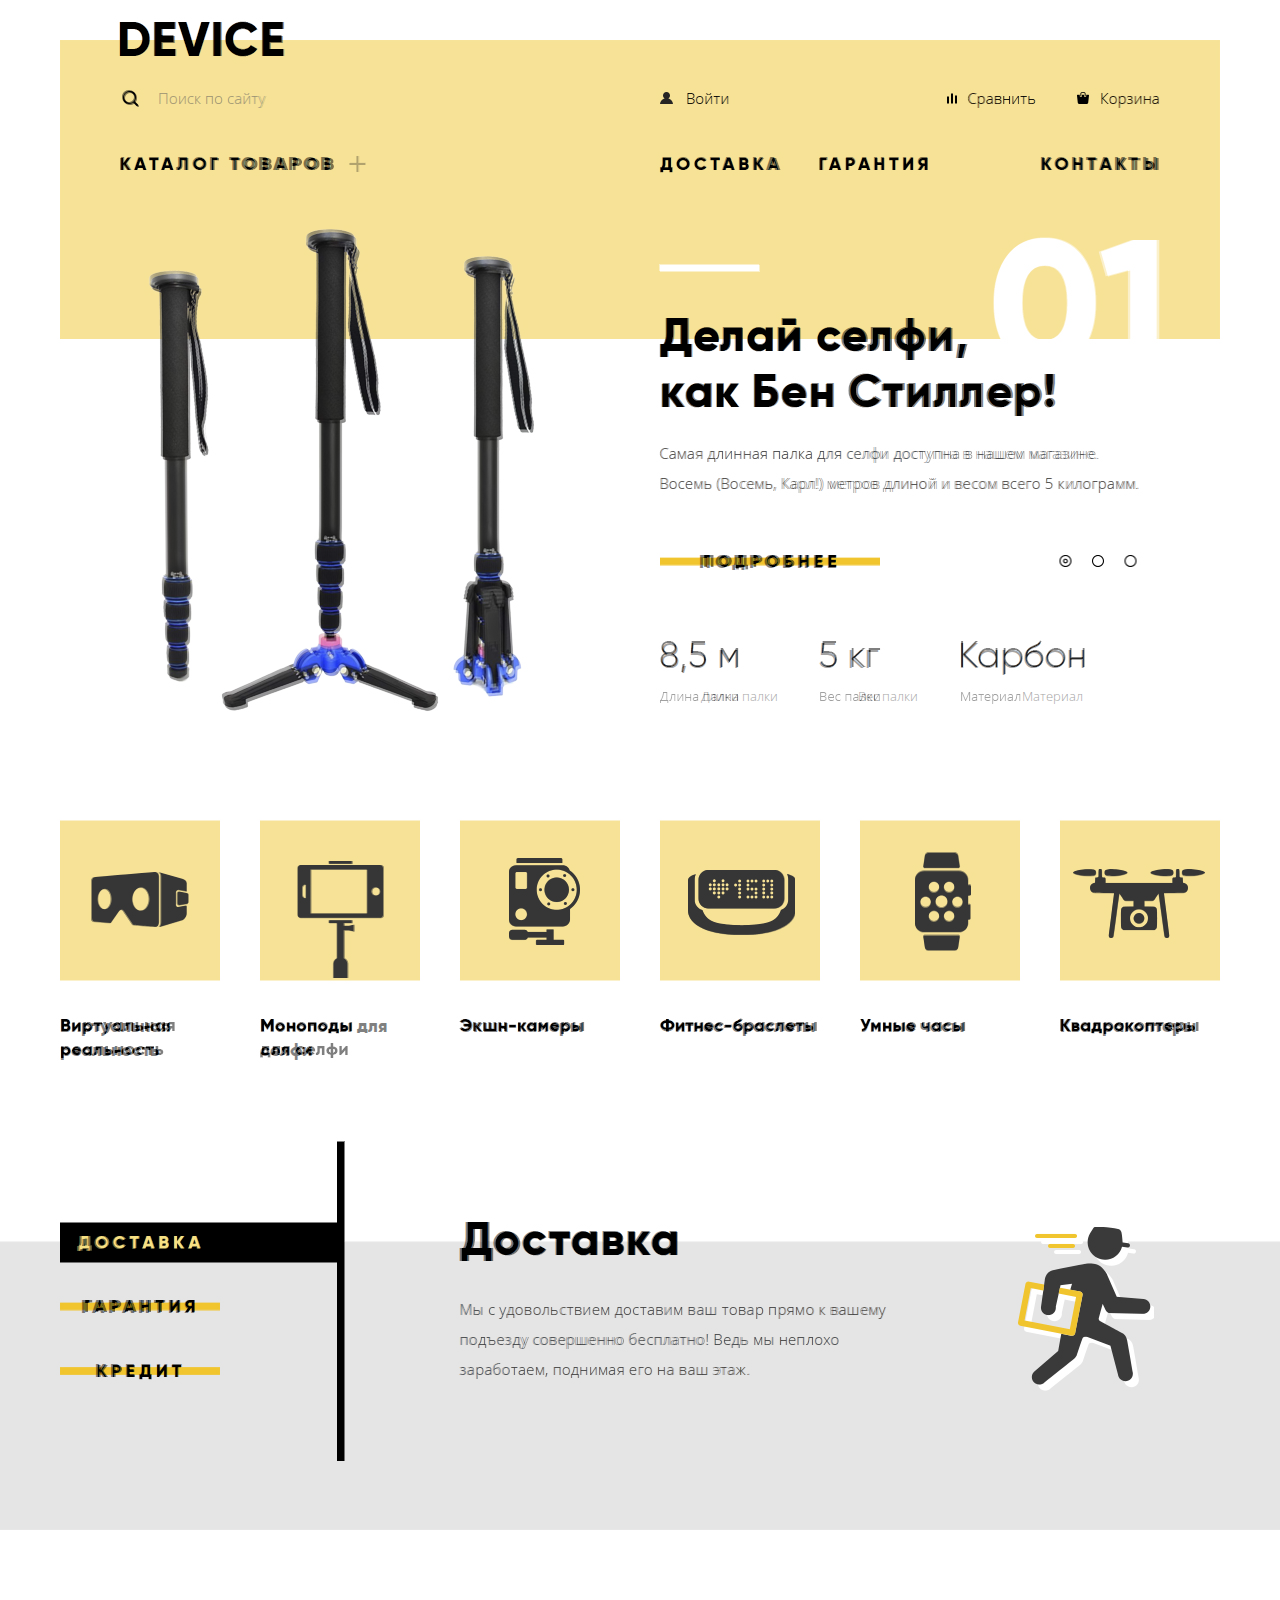
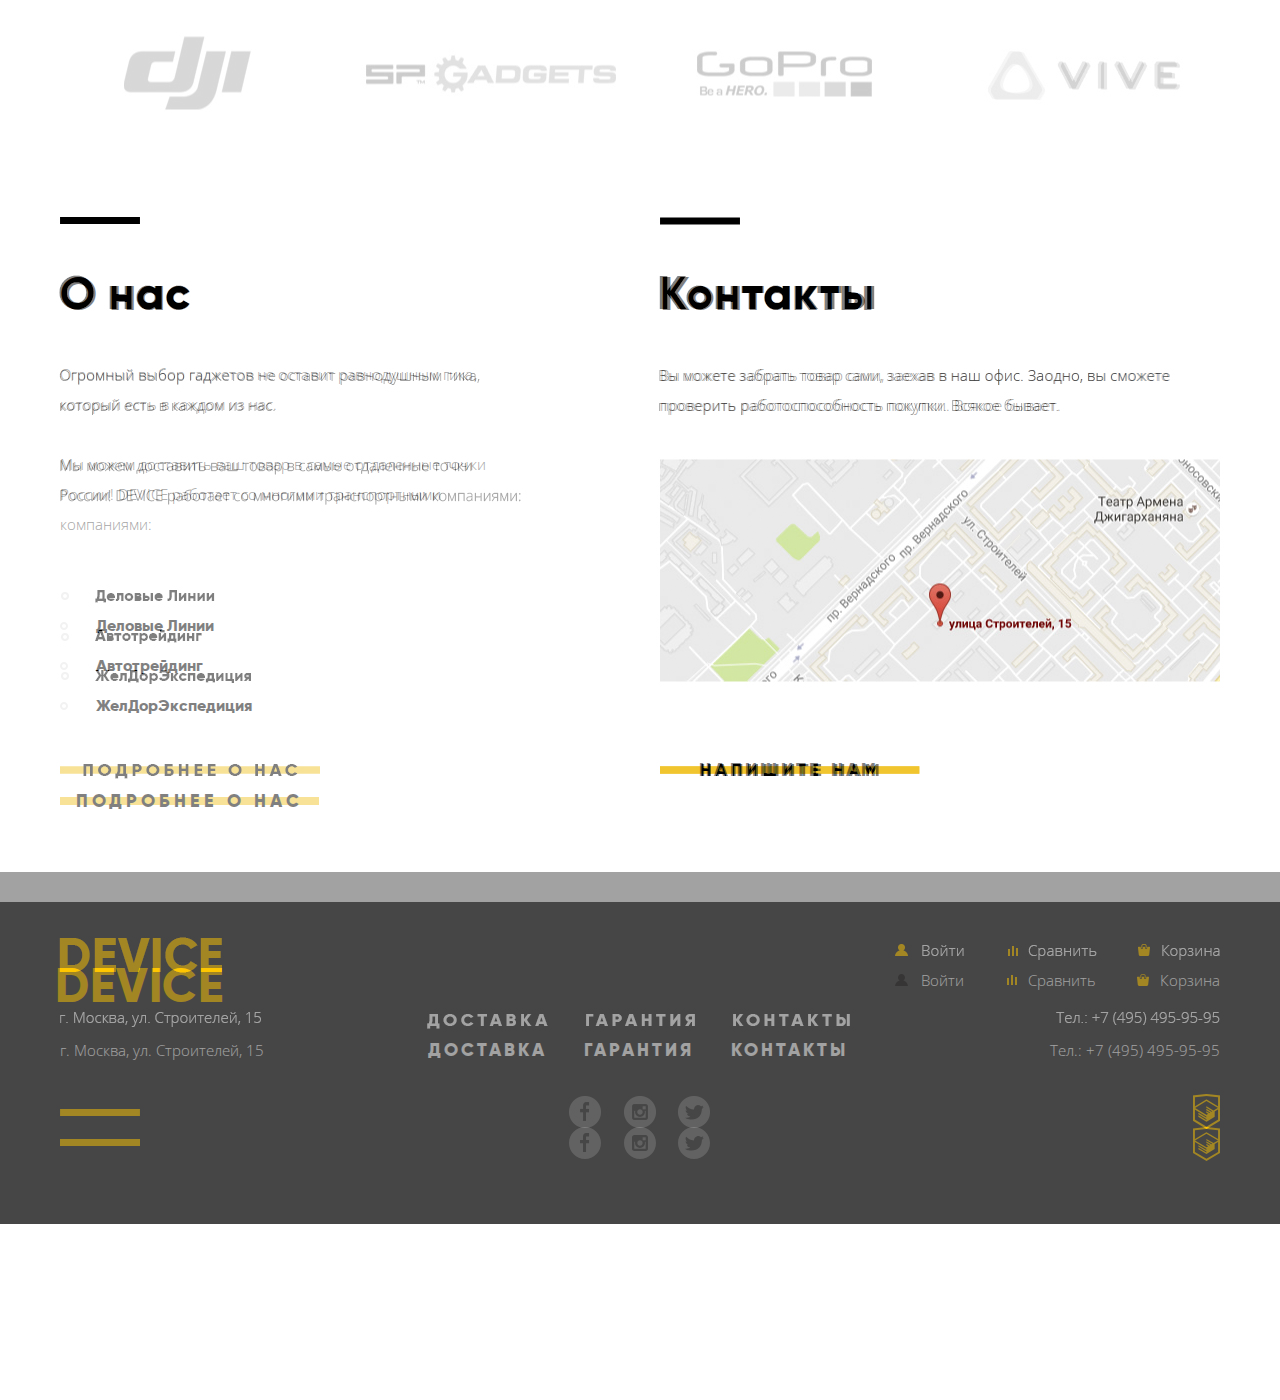
==== commit d3b6054c: "Проверка номер 2" ====
--- a/index.html
+++ b/index.html
@@ -5,9 +5,10 @@
     <title>HTML Academy: Девайс</title>
     <link href="https://fonts.googleapis.com/css?family=Open+Sans:300,400&amp;subset=cyrillic" rel="stylesheet">
     <link rel="stylesheet" href="css/normalize.css">
-    <link href="css/main-min.css" rel="stylesheet">
+    <link href="css/main.css" rel="stylesheet">
   </head>
-  <body>
+  <body> 
+    <span class="perfect-pixel"></span>
     <header class="main-header">
       <a class="logo">Device</a>
       <nav class="main-navigation">
@@ -43,10 +44,7 @@
             <img  src="img/slider-1.png" alt="Картинка 1 слайдера" width="384" height="486" class="slider-img">
           </div>
           <section class="slider-description">
-            <header>
-              <!-- Через пвсевдоэлемент добавим номер слайдера -->
-              <h3>Делай селфи,<br>как Бен Стиллер!</h3>
-            </header>
+            <h3>Делай селфи,<br>как Бен Стиллер!</h3>
             <p>Самая длинная палка для селфи доступна в нашем магазине. Восемь (Восемь, Карл!) метров длиной и весом всего 5 килограмм.</p>
             <a href="#" class="btn btn-slider">Подробнее</a>
             <table class="technical-parameters">
@@ -68,10 +66,7 @@
             <img src="img/slider-2.png" alt="Картинка 2 слайдера" width="345" height="485" class="slider-img">
           </div>
           <section class="slider-description">
-            <header>
-              <!-- Через пвсевдоэлемент добавим номер слайдера -->
-              <h3>Худеем<br>правильно!</h3>
-            </header>
+            <h3>Худеем<br>правильно!</h3>
             <p>Мотивирующие фитнес-браслеты помогут найти в себе силы не пропускать занятия и соблюдать диету.</p>
             <a href="#" class="btn btn-slider">Подробнее</a>
             <table class="technical-parameters">
@@ -89,10 +84,7 @@
             <img src="img/slider-3.png" alt="Картинка 3 слайдера" width="526" height="334" class="slider-img">
           </div>
           <section class="slider-description">
-            <header>
-              <!-- Через пвсевдоэлемент добавим номер слайдера -->
-              <h3>Порхает как бабочка, жалит как пчела!</h3>
-            </header>
+            <h3>Порхает как бабочка, жалит как пчела!</h3>
             <p>Этот обычный, на первый взгляд, квадрокоптер оснащен мощным лазером, замаскированным под стандартную камеру.</p>
             <a href="#" class="btn btn-slider">Подробнее</a>
             <table class="technical-parameters">
@@ -178,8 +170,8 @@
           <h2>Контакты</h2>
           <p>Вы можете забрать товар сами, заехав в наш офис. Заодно, вы сможете проверить работоспособность покупки. Всякое бывает.</p>
           <!-- Здесь карта -->
-          <a href="#" class="contacts-map"><img src="img/map.jpg" width="560" height="222">Наш адрес</a>
-          <a href="#" class="btn btn-contacts">Напишите нам</a>
+          <a href="https://www.google.de/maps/place/%D1%83%D0%BB.+%D0%A1%D1%82%D1%80%D0%BE%D0%B8%D1%82%D0%B5%D0%BB%D0%B5%D0%B9,+15,+%D0%9C%D0%BE%D1%81%D0%BA%D0%B2%D0%B0,+%D0%A0%D0%BE%D1%81%D1%81%D0%B8%D1%8F,+119311/@55.687031,37.5274293,17z/data=!3m1!4b1!4m5!3m4!1s0x46b54cf65f5c8955:0x694710ccd55501e!8m2!3d55.687031!4d37.529618?hl=ru" class="contacts-map"><img src="img/map.jpg" width="560" height="222" alt="Наш адрес">Наш адрес</a>
+          <a href="<writeus></writeus>.html" class="btn btn-contacts">Напишите нам</a>
         </section>
       </div>            
     </main>
@@ -221,15 +213,16 @@
         <p class="wrap">
         <label for="field-sender-email" class="input-caption">Ваш e-mail:</label>
           <input type="email" name="sender-email" class="sender-email" id="field-sender-email" placeholder="email@example.com"></p>
-        <label for="field-sender-message" class="input-caption">Текст письма</label>
-        <textarea name="sender-message" class="sender-message" id="fied-sender-message" cols="30" rows="10" placeholder="В свободной форме"></textarea>
+        <label class="input-caption">Текст письма</label>
+          <textarea name="sender-message" class="sender-message" id="fied-sender-message" cols="30" rows="10" placeholder="В свободной форме"></textarea>
         <input type="submit" value="отправить" class="btn btn-feedback-send">
+        
       </form>
     </section>
     <section class="modal modal-map">
       <button class="modal-close" type="button">Закрыть</button>
-      <iframe src="https://www.google.com/maps/embed?pb=!1m18!1m12!1m3!1d2249.11237494734!2d37.52742931567743!3d55.68703400453028!2m3!1f0!2f0!3f0!3m2!1i1024!2i768!4f13.1!3m3!1m2!1s0x46b54cf65f5c8955%3A0x694710ccd55501e!2z0YPQuy4g0KHRgtGA0L7QuNGC0LXQu9C10LksIDE1LCDQnNC-0YHQutCy0LAsINCg0L7RgdGB0LjRjywgMTE5MzEx!5e0!3m2!1sru!2sde!4v1522313312811" width="960" height="560" frameborder="0" style="border:0" allowfullscreen></iframe>
+      <iframe src="https://www.google.com/maps/embed?pb=!1m18!1m12!1m3!1d2249.11237494734!2d37.52742931567743!3d55.68703400453028!2m3!1f0!2f0!3f0!3m2!1i1024!2i768!4f13.1!3m3!1m2!1s0x46b54cf65f5c8955%3A0x694710ccd55501e!2z0YPQuy4g0KHRgtGA0L7QuNGC0LXQu9C10LksIDE1LCDQnNC-0YHQutCy0LAsINCg0L7RgdGB0LjRjywgMTE5MzEx!5e0!3m2!1sru!2sde!4v1522313312811" width="960" height="560"></iframe>
     </section>
-    <script src="js/main-min.js"></script> 
+    <script src="js/main-min.js"></script>
   </body>
 </html>
--- a/css/main.css
+++ b/css/main.css
@@ -0,0 +1,2070 @@
+@font-face {
+    font-family: 'Gilroy';
+    src: url('../fonts/gilroyextrabold-webfont.woff2') format('woff2'),
+         url('../fonts/gilroyextrabold-webfont.woff') format('woff');
+    font-weight: 700;
+    font-style: normal;
+}
+
+@font-face {
+    font-family: 'Gilroy';
+    src: url('../fonts/gilroylight-webfont.woff2') format('woff2'),
+         url('../fonts/gilroylight-webfont.woff') format('woff');
+    font-weight: 300;
+    font-style: normal;
+}
+
+/* font-family: 'Open Sans', Arial, sans-serif; */
+/* font-family: 'Gilroy', Arial, sans-serif; */
+html,
+body {
+  margin: 0;
+  padding: 0;
+  font-family: 'Open Sans', Arial, sans-serif;
+  font-weight: 300;
+  font-size: 15px;
+  line-height: 30px;
+  color: #464646;
+  background-color: #ffffff;
+}
+
+a {
+  text-decoration: none;
+}
+
+.main-header {
+  width: 1160px;
+  min-height: 300px;
+  padding: 0 20px;
+  padding-top: 1px;
+  margin: 0 auto;
+  margin-top: -1px;
+  position: relative;
+}
+
+.main-navigation a:hover,
+.main-navigation a:focus,
+.site-navigation a:hover,
+.site-navigation a:focus {
+  color: rgba(0, 0, 0, 0.6);
+}
+
+.main-navigation a:active,
+.site-navigation a:active{
+  color: rgba(0, 0, 0, 0.3);
+}
+
+/* Стили логотипа */ 
+.main-header .logo {
+  position: absolute;
+  left: 77px;
+  top: 14px;
+}
+
+.logo {
+  font-family: 'Gilroy', Arial, sans-serif;
+  font-size: 48px;
+  font-weight: 700;
+  line-height: normal;
+  color:#000000;
+  text-transform: uppercase;
+  letter-spacing: 0.85px;
+}
+
+.logo:hover {
+  color: rgba(0, 0, 0, 0.6);
+  cursor: pointer;
+}
+
+.logo:active {
+  color: rgba(0, 0, 0, 0.3);
+}
+
+/* Стили основной навигации сайта */
+.main-navigation {
+  background-color: #f7e296; 
+  color: #000000;
+  margin-top: 40px;
+  width: 1040px;
+  min-height: 264px;
+  padding-left: 60px;
+  padding-right: 60px;
+  padding-top: 35px;
+}
+
+.inner-main-navigation {
+  min-height: 151px;
+}
+
+.wrap-flex {
+  display: -webkit-box;
+  display: -ms-flexbox;
+  display: flex;
+  -webkit-box-orient: horizontal;
+  -webkit-box-direction: normal;
+      -ms-flex-direction: row;
+          flex-direction: row;
+  -webkit-box-align: center;
+      -ms-flex-align: center;
+          align-items: center;
+  margin-top: -2px;
+}
+
+/* Форма поиска, ссылка входа, ссылка сравнения, ссылка корзины */
+.site-search {
+  -ms-flex-preferred-size: 500px;
+      flex-basis: 500px;
+  margin-right: 14px;
+}
+
+.site-search .field-search {
+  background-color: #f7e296;
+  background-image: url(../img/search.svg);
+  background-repeat: no-repeat;
+  background-position: 2px 17px;
+  color: rgba(0, 0, 0, 0.3);
+  width: 355px;
+  padding-top: 10px;
+  padding-bottom: 10px;
+  padding-left: 38px;
+  padding-right: 20px;
+  border: none;
+  font-size: 15px;
+  line-height: 30px;
+  font-weight: 300;
+  font-family: 'Open Sans', Arial, sans-serif;
+}
+
+.site-search .field-search:placeholder {
+  color: rgba(0, 0, 0, 0.3);
+}
+
+.site-search input[type="search"]:focus {
+  outline: none;
+  padding-bottom: 8px;
+  border-bottom: 2px solid #000000;
+}
+
+.site-search .btn-search {
+  padding: 8px 19px;
+  margin-left: -4px;
+  border: 2px solid #000000; 
+  background-color: #f7e296;
+  font-size: 15px;
+  line-height: 30px;
+  font-weight: 300;
+  font-family: 'Open Sans', Arial, sans-serif;
+  opacity: 0;
+}
+
+/* Вопрос по поводу выхода с фокуса и скрытия кнопки */
+/* В IE 11 съезжает нижний border у поля поиска */
+.site-search > .field-search:focus + .btn-search {
+  opacity: 1;
+  -webkit-transition: 1s;
+  -o-transition: 1s;
+  transition: 1s;
+}
+
+.site-search .btn-search:hover {
+  background-color: #000000;
+  color: #ffffff;
+}
+
+.site-search .btn-search:active {
+  background-color: #000000;
+  color: rgba(255, 255, 255, 0.3);
+}
+
+.user-sing,
+.user-name{
+  -ms-flex-preferred-size: 133px;
+      flex-basis: 133px;
+  -webkit-box-flex: 1;
+      -ms-flex-positive: 1;
+          flex-grow: 1;
+  padding-left: 32px;
+  margin-left: 20px;
+  position: relative;
+}
+
+.user-sing:hover::before,
+.user-name:hover::before {
+  opacity: 0.6;
+}
+
+.user-sing:active::before,
+.user-name:active::before {
+  opacity: 0.3;
+}
+
+.user-sing::before,
+.user-name::before {
+  content: "";
+  position: absolute;
+  top: 9px;
+  left: 6px;
+  width: 13px;
+  height: 12px;
+  background-image: url(../img/user.svg);
+  background-position: center;
+  background-repeat: no-repeat;
+}
+
+.user-name {
+  -ms-flex-preferred-size: 133px;
+      flex-basis: 133px;
+  padding-left: 27px;
+  margin-left: 20px;
+  position: relative;
+}
+
+.user-name:hover::before {
+  opacity: 0.6;
+}
+
+.user-name:active::before {
+  opacity: 0.3;
+}
+
+.out {
+  -ms-flex-preferred-size: 80px;
+      flex-basis: 80px;
+  margin-left: 20px;
+  opacity: 0.3;
+}
+
+.main-navigation .compare {
+  -ms-flex-preferred-size: 100px;
+      flex-basis: 100px;
+  margin-left: 20px;
+  text-align: right;
+  position: relative;
+}
+
+.main-navigation .compare::before {
+  content: "";
+  position: absolute;
+  top: 9px;
+  left: 9px;
+  width: 13px;
+  height: 12px;
+  background-image: url(../img/compare.svg);
+  background-position: center;
+  background-repeat: no-repeat;
+}
+
+.compare:hover::before {
+  opacity: 0.6;
+}
+
+.compare:active::before {
+  opacity: 0.3;
+}
+
+.main-navigation .cart {
+  -ms-flex-preferred-size: 100px;
+      flex-basis: 100px;
+  margin-left: 24px;
+  text-align: right;
+  position: relative;
+}
+
+.main-navigation .cart::before {
+  content: "";
+  position: absolute;
+  top: 9px;
+  left: 16px;
+  width: 13px;
+  height: 12px;
+  background-image: url(../img/cart.svg);
+  background-position: center;
+  background-repeat: no-repeat;
+}
+
+.cart:hover::before {
+  opacity: 0.6;
+}
+
+.cart:hover::before {
+  opacity: 0.3;
+}
+
+/* Стили основног меню */
+.site-navigation {
+  display: -webkit-box;
+  display: -ms-flexbox;
+  display: flex;
+  -webkit-box-orient: horizontal;
+  -webkit-box-direction: normal;
+      -ms-flex-direction: row;
+          flex-direction: row;
+  -webkit-box-pack: justify;
+      -ms-flex-pack: justify;
+          justify-content: space-between;
+}
+
+.site-navigation,
+.site-navigation ul,
+.slider {
+  list-style: none;
+  margin: 0;
+  padding: 0;
+}
+
+.site-navigation {
+  margin-top: 26px;
+}
+
+.main-navigation a,
+inner-main-navigation a,
+.site-navigation a {
+  color: #000000;
+}
+
+.site-navigation > li {
+  font-family: 'Gilroy', Arial, sans-serif;
+  font-weight: 700;
+  font-size: 18px;
+  letter-spacing: 3.35px;
+  text-transform: uppercase;
+  margin-left: 20px;
+  margin-right: 20px;
+}
+
+.site-navigation > li:first-child{
+  position: relative;
+  margin-left: 0;
+}
+
+.site-navigation > li:last-child{
+  margin-right: 0;
+}
+
+li.nav-catalog-list {
+  width: 250px;
+  margin-right: 270px;
+}
+
+.catalog-deco {
+  position: relative;
+  padding-right: 34px;
+}
+
+.catalog-deko::after {
+  content: "";
+  opacity: 0.3;
+  position: absolute;
+  top: 7px;
+  right: 5px;
+  width: 16px;
+  height: 16px;
+  background-image: url(../img/plus-sign.png);
+  background-repeat: no-repeat;
+}
+
+.nav-warranty {
+  margin-left: -3px;
+}
+
+.nav-contact {
+  -ms-flex-preferred-size: 130px;
+      flex-basis: 130px;
+  -webkit-box-flex: 1.6;
+      -ms-flex-positive: 1.6;
+          flex-grow: 1.6;
+  text-align: right;
+  letter-spacing: 3.4px;
+}
+
+ul.sub-site-navigation {
+  display: none; /* отключить после настройки */
+  -webkit-box-orient: vertical;
+  -webkit-box-direction: normal;
+      -ms-flex-direction: column;
+          flex-direction: column;
+  -ms-flex-line-pack: start;
+      align-content: flex-start;
+  -ms-flex-wrap: wrap;
+      flex-wrap: wrap;
+  height: 108px;
+  width: 1040px;
+  position: absolute;
+  top: 23px;
+  left: -60px;
+  z-index: 20;
+  padding-top: 20px;
+  padding-bottom: 34px;
+  padding-left: 60px;
+  padding-right: 60px;
+  background-color: #f7e296;
+  font-family: 'Open Sans', Arial, sans-serif;
+  font-size: 15px;
+  font-weight: 300;
+  line-height: 36px;
+  letter-spacing: normal;
+  text-transform: none;
+}
+
+.nav-catalog-list:hover ul.sub-site-navigation {
+  display: -webkit-box;
+  display: -ms-flexbox;
+  display: flex;
+}
+
+ul.sub-site-navigation li{
+  width: 200px;
+  margin-right: 40px;
+}
+
+ul.sub-site-navigation li:last-child {
+  margin-bottom: 20px;
+}
+
+/* Стилизация Слайдера */
+.slider {
+  padding-right: 60px;
+  position: relative;
+  top: -121px;
+}
+
+.item {
+  display: none;
+  -webkit-box-orient: horizontal;
+  -webkit-box-direction: normal;
+      -ms-flex-direction: row;
+          flex-direction: row;
+  -webkit-box-pack: justify;
+      -ms-flex-pack: justify;
+          justify-content: space-between;
+}
+
+.slider-img {
+  width: 560px;
+  height: 500px;
+  display: -webkit-box;
+  display: -ms-flexbox;
+  display: flex;
+  -webkit-box-pack: center;
+      -ms-flex-pack: center;
+          justify-content: center;
+  -webkit-box-align: center;
+      -ms-flex-align: center;
+          align-items: center;
+  -ms-flex-line-pack: center;
+      align-content: center;
+}
+
+.slider-img img {
+  width: auto;
+  height: auto;
+  margin-left: auto;
+  margin-right: auto; 
+}
+
+.slider-description {
+  width: 500px;
+  padding-top: 40px;
+  position: relative;
+}
+
+.slider-description::before {
+  content: "";
+  position: absolute;
+  top: 46px;
+  left: -1px;
+  width: 100px;
+  height: 7px;
+  background-color: #ffffff;
+}
+
+.slider-description h3 {
+  font-family: 'Gilroy', Arial, sans-serif;
+  font-size: 47px;
+  font-weight: 700;
+  line-height: 56px;
+  letter-spacing: 0.6px;
+  margin-top: 50px;
+  margin-bottom: 45px;
+  color: #000000;
+  position: relative;
+  z-index: 10;
+}
+
+.item-1 h3::after {
+  content: "01";
+  font-family: 'Gilroy', Arial, sans-serif;
+  font-size: 179px;
+  font-weight: 700;
+  color: #ffffff;
+  position: absolute;
+  top: -30px;
+  right: -10px;
+  width: auto;
+  height: auto;
+  z-index: -10;
+}
+
+.item-2 h3::after {
+  content: "02";
+  font-family: 'Gilroy', Arial, sans-serif;
+  font-size: 179px;
+  font-weight: 700;
+  color: #ffffff;
+  position: absolute;
+  top: -30px;
+  right: -10px;
+  width: auto;
+  height: auto;
+  z-index: -10;
+}
+
+.item-3 h3::after {
+  content: "03";
+  font-family: 'Gilroy', Arial, sans-serif;
+  font-size: 179px;
+  font-weight: 700;
+  color: #ffffff;
+  position: absolute;
+  top: -30px;
+  right: -10px;
+  width: auto;
+  height: auto;
+  z-index: -10;
+}
+
+.slider-description p {
+  width: 481px;
+  margin-top: -27px;
+  margin-bottom: 44px;
+  letter-spacing: 0.16px;
+}
+
+.btn {
+  display: inline-block;
+  vertical-align: middle;
+  padding-top: 8px;
+  padding-bottom: 8px;
+  font-family: 'Gilroy', Arial, sans-serif;
+  font-size: 18px;
+  line-height: 24px;
+  letter-spacing: 4px;
+  font-weight: 700;
+  color: #000000;
+  text-align: center;
+  text-transform: uppercase;
+  background-image: url(../img/line-btn.png);
+  background-position: center;
+  background-repeat: repeat-x;
+  background-color: none;
+}
+
+.btn:hover {
+  background-color: #f0c52e;
+  -webkit-transition-duration: 0.5s;
+       -o-transition-duration: 0.5s;
+          transition-duration: 0.5s;
+  -webkit-transition-property: background;
+  -o-transition-property: background;
+  transition-property: background;
+  -webkit-transition-timing-function: ease-in-out;
+       -o-transition-timing-function: ease-in-out;
+          transition-timing-function: ease-in-out;
+}
+
+.btn:active {
+  color: rgba(0, 0, 0, 0.3);
+}
+
+.btn-slider {
+  width: 220px;
+}
+
+.technical-parameters {
+  border-collapse: collapse;
+  margin-top: 50px;
+}
+
+.technical-parameters td {
+  font-family: 'Gilroy', Arial, sans-serif;
+  font-size: 36px;
+  font-weight: 300;
+  line-height: 48px;
+  padding: 0;
+  padding-right: 75px;
+}
+
+.technical-parameters .slider-1-first-column {
+  padding-right: 78px;
+}
+
+.technical-parameters .slider-1-second-column {
+  padding-right: 80px;
+}
+
+.technical-parameters .slider-1-third-column {
+  padding-right: 60px;
+}
+
+.technical-parameters th {
+  font-weight: 300;
+  font-size: 13px;
+  line-height: 30px;
+}
+
+.item-active {
+  display: -webkit-box;
+  display: -ms-flexbox;
+  display: flex;
+}
+
+/* Переключатели слайдера */
+.slider-navigation {
+  display: -webkit-box;
+  display: -ms-flexbox;
+  display: flex;
+  -webkit-box-orient: horizontal;
+  -webkit-box-direction: normal;
+      -ms-flex-direction: row;
+          flex-direction: row;
+  position: absolute;
+  right: 94px;
+  bottom: 272px;
+}
+
+.slider-switch {
+  width: 12px;
+  height: 12px;
+  margin-left: 10px;
+  margin-right: 10px;
+  background-image: url(../img/slider-switch.svg);
+  background-size: contain;
+}
+
+.slider-switch.active {
+  background-image: url(../img/slider-switch-active.svg);
+}
+
+/* Стили подвала */
+.main-footer {
+  background-color: #464646;
+  color: #ffffff;
+}
+
+.main-footer a {
+  color: #ffffff;
+}
+
+.main-footer a:hover {
+  color: rgba(255, 255, 255, 0.6);
+}
+
+.main-footer a:active {
+  color: rgba(255, 255, 255, 0.3);
+}
+
+.container-center {
+  width: 1160px;
+  padding: 60px 20px;
+  margin: 0 auto;
+}
+
+.main-footer .container-center {
+  background-color: #464646;
+  padding-bottom: 63px;
+  margin-top: 0;
+}
+
+.main-footer .row {
+  display: flex;
+  flex-direction: row;
+  align-items: flex-start;
+}
+
+.main-footer .logo {
+  color: #ffc600;
+  margin-right: auto;
+  line-height: 49px;
+  margin-left: -5px;
+}
+
+.main-footer .logo:hover {
+  color: rgba(255, 198, 0, 0.6);
+}
+
+.main-footer .user-sing {
+  flex-basis: 0;
+}
+
+.main-footer .user-sing,
+.main-footer .user-name {
+  flex-grow: 0;
+  padding-top: 3px;
+}
+
+.main-footer .user-sing::before,
+.main-footer .user-name:before {
+  content: "";
+  background-image: url(../img/user-yellow.svg);
+  top: 12px;
+}
+
+.main-footer .compare {
+  padding-left: 27px;
+  padding-top: 3px;
+  margin-left: 37px;
+  position: relative;
+}
+
+.main-footer .inner-compare {
+  margin-left: 2px;
+}
+
+.main-footer .compare::before {
+  content: "";
+  position: absolute;
+  top: 12px;
+  left: 4px;
+  width: 13px;
+  height: 12px;
+  background-image: url(../img/compare-yellow.svg);
+  background-position: center;
+  background-repeat: no-repeat;
+}
+
+.main-footer .cart {
+  padding-left: 27px;
+  padding-top: 3px;
+  margin-left: 37px;
+  position: relative;
+}
+
+.main-footer .cart::before {
+  content: "";
+  position: absolute;
+  top: 12px;
+  left: 3px;
+  width: 13px;
+  height: 12px;
+  background-image: url(../img/cart-yellow.svg);
+  background-position: center;
+  background-repeat: no-repeat;
+}
+
+.main-footer .row-middle {
+  justify-content: space-between;
+  margin-top: 9px;
+  align-items: center;
+}
+
+.service-footer {
+  width: 457px;
+  display: flex;
+  justify-content: space-between;
+  align-items: center;
+  align-content: center;
+  flex-wrap: wrap;
+  padding-left: 8px;
+  padding-right: 8px;
+  margin-right: 38px;
+}
+.service-footer a {
+  text-transform: uppercase;
+  font-family: 'Gilroy', Arial, sans-serif;
+  font-weight: 700;
+  font-size: 18px;
+  letter-spacing: 3.1px;
+  margin-left: 18px;
+  margin-right: 18px;
+}
+
+.main-footer .row-bottom {
+  justify-content: space-between;
+  margin-top: 47px;
+}
+
+.line-footer-deko {
+  width: 80px;
+  height: 7px;
+  margin-top: 12px;
+  margin-right: -10px;
+  background-color: #ffc600;
+}
+
+.main-footer .social {
+  width: 142px;
+  display: flex;
+  justify-content: space-between;
+  align-items: center;
+  font-size: 0;
+  margin-right: 43px;
+}
+.main-footer .social-btn {
+  width: 33px;
+  height: 33px;
+  opacity: 0.3;
+}
+
+.main-footer .social-btn:hover {
+  opacity: 0.6;
+}
+
+.main-footer .social-btn:active {
+  opacity: 0.1;
+}
+
+.facebook {
+  background-image: url(../img/fb-social-icon.svg);
+  background-repeat: no-repeat;
+}
+
+.instagram {
+  background-image: url(../img/instagram-social-icon.svg);
+  background-repeat: no-repeat;
+}
+
+.twitter {
+  background-image: url(../img/tw-social-icon.svg);
+  background-repeat: no-repeat;
+}
+
+.logo-developer {
+  font-size: 0;
+  width: 27px;
+  height: 34px;
+  background-image: url(../img/logo-developer.svg);
+}
+
+.logo-developer:hover {
+  opacity: 0.6;
+}
+
+.logo-developer:active {
+  opacity: 0.3;
+}
+
+/* Стили основного содержания страницы */
+/* Список популярных категорий товаров */
+.popular-product-category {
+  width: 1200px;
+  margin: 0 auto;
+  margin-top: -33px;
+}
+
+.popular-product-category .popular-product-category-list {
+  display: flex;
+  flex-direction: row;
+  justify-content: space-between;
+  align-items: flex-start;
+  align-content: flex-start;
+  list-style: none;
+  padding: 0;
+}
+
+.popular-product-category-list li {
+  flex-basis: 160px;
+  display: flex;
+  flex-direction: row;
+  align-items: flex-start;
+  align-content: flex-start;
+  padding-left: 20px;
+  padding-right: 20px;
+}
+
+.popular-product-category-item:hover .box {
+  background-color: rgba(240, 197, 46, 1);
+}
+
+.popular-product-category-item .box {
+  height: 160px;
+  width: 160px;
+  background-color: rgba(240, 197, 46, 0.5);
+  background-position: center ;
+  background-repeat: no-repeat;
+  margin-bottom: 33px;
+}
+
+.popular-product-category-item .vr {
+  background-image: url(../img/vr.svg);
+  background-position: 50% 49%;
+}
+
+.popular-product-category-item .vr:active {
+  background-image: url(../img/vr-active.svg);
+}
+
+.popular-product-category-item .selfie-stick {
+  background-image: url(../img/monopod.svg);
+  background-position: center 92%;
+}
+
+.popular-product-category-item .selfie-stick:active {
+  background-image: url(../img/monopod-active.svg);
+}
+
+.popular-product-category-item .action-camera {
+  background-image: url(../img/action-camera.svg);
+  background-position: 55% 51%;
+}
+
+.popular-product-category-item .action-camera:active {
+  background-image: url(../img/action-camera-active.svg);
+}
+
+.popular-product-category-item .fitness-bracelet {
+  background-image: url(../img/fitness-bracelet.svg);
+  background-position: 52% 52%;
+}
+
+.popular-product-category-item .fitness-bracelet:active {
+  background-image: url(../img/fitness-bracelet-active.svg);
+}
+
+.popular-product-category-item .smart-watch {
+  background-image: url(../img/smart-watch.svg);
+  background-position: 53% 52%;
+}
+
+.popular-product-category-item .smart-watch:active {
+  background-image: url(../img/smart-watch-active.svg);
+}
+
+.popular-product-category-item .quadrocopter {
+  background-image: url(../img/quadrocopter.svg);
+  background-position: 48% 53%;
+}
+
+.popular-product-category-item .quadrocopter:active {
+  background-image: url(../img/quadrocopter-active.svg);
+}
+
+.popular-product-category-item a {
+  display: flex;
+  flex-direction: column;
+  font-family: 'Gilroy', Arial, sans-serif;
+  font-weight: 700;
+  font-size: 18px;
+  line-height: 24px;
+  color: #000000;
+}
+
+.popular-product-category-item a:active {
+  color: rgba(0, 0, 0, 0.3);
+}
+
+/* Услуги  */
+.service {
+  min-width: 1200px;
+  min-height: 309px;
+  margin-top: 79px;
+  padding-bottom: 57px;
+  position: relative;
+  z-index: 1;
+  overflow: hidden;
+}
+
+.service::after {
+  content: "";
+  width: 100%;
+  height: 5000px;
+  position: absolute;
+  top: 100px;
+  left: 0;
+  z-index: -1;
+  background-color: #e5e5e5;
+}
+
+.service-list {
+  display: flex;
+  flex-direction: column;
+  justify-content: flex-start;
+  align-items: flex-start;
+  align-content: flex-start;
+  flex-wrap: wrap;
+  position: relative;
+  width: 1160px;
+  margin: 0 auto;
+  padding-top: 70px;
+  padding-bottom: 70px;
+}
+
+.service-list dt {
+  width: 277px;
+  margin: 12px 0;
+  position: relative;
+}
+
+.service-list dt.active {
+  background-color: #000000;
+}
+
+dt.active a.btn-active {
+  display: inline-block;
+  vertical-align: middle;
+  padding-top: 8px;
+  padding-bottom: 8px;
+  font-family: 'Gilroy', Arial, sans-serif;
+  font-size: 18px;
+  line-height: 24px;
+  letter-spacing: 4px;
+  font-weight: 700;
+  text-align: center;
+  text-transform: uppercase;
+  color: #f7e184;
+}
+
+dt.active a.btn-active:hover {
+  color: rgba(247, 225, 132, 0.8);
+}
+
+dt.active a.btn-active:active {
+  color: rgba(247, 225, 132, 0.3);
+}
+
+.service-list dd {
+  display: none;
+  position: absolute;
+  top: 0;
+  left: 284px;
+  width: 460px;
+  margin-right: 277px;
+  margin: 0;
+  padding-left: 115px;
+  padding-top: 80px;
+  padding-bottom: 62px;
+  letter-spacing: 0.3px;
+}
+
+.service-item::after {
+  content: "";
+  width: 260px;
+  height: 260px;
+  position: absolute;
+  right: -297px;
+  top: 12%;
+  background-position: center;
+  z-index: 1;
+}
+
+.delivery::after {
+  content: "";
+  background-image: url(../img/service-delivery.svg);
+  background-repeat: no-repeat; 
+}
+
+.warranty::after {
+  background-image: url(../img/service-warranty.svg);
+  background-repeat: no-repeat; 
+}
+
+.credit::after {
+  background-image: url(../img/service-credit.svg);
+  background-repeat: no-repeat; 
+}
+
+.service-item h3 {
+  font-family: 'Gilroy', Arial, sans-serif;
+  margin-top: -5px;
+  margin-bottom: 30px;
+  font-weight: 700;
+  font-size: 47px;
+  line-height: 48px;
+  letter-spacing: 1.2px;
+  color: #000000;
+}
+
+.service-list dd.service-item-active {
+  display: inline-block;
+  vertical-align: middle;
+}
+
+.service-list dd::before {
+  content: "";
+  width: 8px;
+  height: 100%;
+  position: absolute;
+  top: 0;
+  left: -7px;
+  background-color: #000000;
+}
+
+.btn-service {
+  width: 160px;
+}
+
+.btn-service:active {
+  padding-right: 117px;
+  background-image: none;
+  background-color: #000000;
+  color: #f7e184;
+  transition-property: none;
+}
+
+/* Список компаний-партнеров */
+.company {
+  width: 1160px;
+  padding: 95px 20px;
+  margin: 0 auto;
+}
+
+.company-list {
+  display: flex;
+  justify-content: space-between;
+  align-items: flex-start;
+  align-content: flex-start;
+  flex-wrap: wrap;
+  list-style: none;
+  padding: 0;
+  margin: 0;
+}
+
+.company-list .company-box {
+  width: 260px;
+  height: 100px;
+  background-repeat: no-repeat;
+  background-position: center;
+}
+
+.company-list a {
+  display: inline-block;
+  vertical-align: middle;
+  font-size: 0;
+  width: 260px;
+  height: 100px;
+}
+
+.djl {
+  background-image: url(../img/company-djl.jpg); 
+  opacity: 0.2;
+}
+
+.djl:hover {
+  background-image: url(../img/company-djl-hover.jpg);
+  opacity: 1;  
+}
+
+.sp-gadgets {
+  background-image: url(../img/company-sp-gadgets.jpg);
+  opacity: 0.2;
+}
+
+.sp-gadgets:hover {
+  background-image: url(../img/company-sp-gadgets-hover.jpg);
+  opacity: 1;
+}
+
+.go-pro {
+  background-image: url(../img/company-go-pro.jpg);
+  opacity: 0.2;
+}
+
+.go-pro:hover {
+  background-image: url(../img/company-go-pro-hover.jpg);
+  opacity: 1;
+}
+
+.vive {
+  background-image: url(../img/company-vive.jpg);
+  opacity: 0.2;
+}
+
+.vive:hover {
+  background-image: url(../img/company-vive-hover.jpg);
+  opacity: 1;
+}
+
+/* Блок "О нас", блок "Контакты" */
+.start-flex {
+  align-items: flex-start;
+  margin-top: -51px;
+  padding-bottom: 30px;
+}
+
+.about-us {
+  width: 560px;
+  margin-right: 20px;
+  padding-bottom: 51px;
+  padding-top: 3px;
+}
+
+.about-us h2 {
+  font-family: 'Gilroy', Arial, sans-serif;
+  font-weight: 700;
+  font-size: 47px;
+  line-height: 48px;
+  color: #000000;
+  margin-bottom: 40px;
+  position: relative;
+}
+
+.about-us h2::before {
+  content: "";
+  width: 80px;
+  height: 7px;
+  background-color: #000000;
+  top: -54px;
+  left: 0;
+  position: absolute;
+  z-index: 1;
+}
+
+.about-us p {
+  width: 475px;
+  margin-top: 30px;
+  margin-bottom: 30px;
+  letter-spacing: 0.05px;
+}
+
+.delivery-service {
+  display: block;
+  position: relative;
+  vertical-align: baseline;
+  margin-top: 30px;
+  margin-bottom: 55px;
+  padding-top: 37px;
+  padding-left: 15px;
+  margin-left: 21px;
+  font-family: 'Gilroy', Arial, sans-serif;
+  font-weight: 700;
+  font-size: 16px;
+  line-height: 40px;
+  color: #000000;
+  list-style: none;
+}
+
+.delivery-service li::before {
+  content: "";
+  background-image: url(../img/list-style-type.svg);
+  background-repeat: no-repeat;
+  background-position: center;
+  width: 8px;
+  height: 40px;
+  position: absolute;
+  left: -21px;
+}
+
+.btn-about-us {
+  width: 259px;
+}
+
+.contacts {
+  width: 560px;
+  margin-left: 20px;
+}
+
+.contacts h2 {
+  font-family: 'Gilroy', Arial, sans-serif;
+  font-weight: 700;
+  font-size: 47px;
+  padding-top: 5px;
+  line-height: 43px;
+  color: #000000;
+  margin-bottom: 40px;
+  position: relative;
+}
+
+.contacts h2::before {
+  content: "";
+  width: 80px;
+  height: 7px;
+  background-color: #000000;
+  top: -50px;
+  left: 0;
+  position: absolute;
+  z-index: 1;
+}
+
+.contacts p {
+  margin-top: 30px;
+  margin-bottom: 40px; 
+  padding-top: 4px;
+  letter-spacing: 0.05px;
+}
+
+.contacts .contacts-map {
+  font-size: 0;
+}
+
+.btn-contacts {
+  width: 259px;
+  margin-top: 53px;
+  letter-spacing: 3.3px;
+}
+
+/* Стили модальных окон */
+/* Стили модального окна "Написать нам" */
+.modal {
+  position: fixed;
+  color: #464646;
+  background-color: #ffffff;
+  box-shadow: 0 0 50px -15px #000000;
+  z-index: 100;
+}
+
+.modal-feedback {
+  display: none;
+  top: 50px;
+  left: 50%;
+  width: 760px;
+  padding: 93px 100px 76px;
+  margin-left: -480px;
+}
+
+.modal-close {
+  position: absolute;
+  top: 22px;
+  right: 22px;
+  width: 56px;
+  height: 56px;
+  font-size: 0;
+  background-image: url(../img/modal-close-hover.svg);
+  background-repeat: no-repeat;
+  background-position: center;
+  background-color: transparent;
+  border: 0;
+  cursor: pointer;
+  opacity: 0.5;
+}
+
+.modal-close:hover {
+  opacity: 1;
+}
+
+.modal-close:active {
+  opacity: 0.3;
+}
+
+.form-feedback-message {
+  display: flex;
+  flex-direction: row;
+  flex-wrap: wrap;
+  justify-content: space-between;
+}
+
+.modal-feedback .wrap {
+  width: 360px;
+}
+
+.input-caption {
+  display: block;
+  font-family: 'Gilroy', Arial, sans-serif;
+  font-weight: 700;
+  font-size: 18px;
+  line-height: 24px;
+  margin-bottom: 7px;
+}
+
+.sender-name,
+.sender-email,
+.sender-message {
+  width: 100%;
+  box-sizing: border-box;
+  padding: 13px 20px;
+  font-family: 'Open Sans', Arial, sans-serif;
+  font-weight: 400;
+  font-size: 14px;
+  line-height: 18px;
+  background-color: #f2f2f2;
+  border: 0;
+  color: rgba(70, 70, 70, 0.4);
+}
+
+.sender-name:hover,
+.sender-email:hover,
+.sender-message:hover {
+  background-color: #eaeaea;
+}
+
+.sender-name:focus,
+.sender-email:focus,
+.sender-message:focus {
+  background-color: #ffffff;
+  outline: 3px solid #f7e296;
+}
+
+.sender-name:invalid,
+.sender-email:invalid,
+.sender-message:invalid {
+  background-color: #f6dada;
+  outline: 0;
+}
+
+.btn-feedback-send {
+  margin-top: 40px;
+  width: 200px;
+  border: 0;
+  background-color: transparent;
+}
+
+.modal-map {
+  display: none;
+  width: 960px;
+  height: 560px;
+  top: 50px;
+  left: 50%;
+  margin-left: -480px;
+}
+
+/* Содержание страницы каталога */
+.inner-main {
+  margin-top: -36px;
+}
+.inner-wrap {
+  padding-right: 20px;
+  padding-left: 20px;
+}
+
+.title-main {
+  width: 1040px;
+  padding-left: 80px;
+  padding-right: 80px;
+  margin: 0 auto;
+}
+
+.title-main h1 {
+  font-family: 'Gilroy', Arial, sans-serif;
+  font-weight: 700;
+  font-size: 47px;
+  line-height: 48px;
+  color: #000000;
+  margin-top: 1px;
+  margin-bottom: 18px;
+  letter-spacing: 0.6px;
+}
+
+.breadcrumbs {
+  display: flex;
+  justify-content: flex-start;
+  flex-wrap: wrap;
+  list-style: none;
+  padding: 0;
+  margin: 0;
+  margin-bottom: 49px;
+}
+
+.breadcrumbs li {
+  position: relative;
+  margin-right: 39px;
+}
+
+.breadcrumbs li::after {
+  content: "";
+  position: absolute;
+  width: 4px;
+  height: 7px;
+  background-image: url(../img/breadcrumbs-deco.svg);
+  background-repeat: no-repeat;
+  background-position: center;
+  top: 13px;
+  right: -20px;
+}
+
+.breadcrumbs li:last-child {
+  margin-right: 0;
+}
+
+.link-disabled::after {
+  display: none;
+}
+
+.breadcrumbs a,
+.link-disabled {
+  color: rgba(0, 0, 0, 0.3);
+  font-size: 14px;
+}
+
+.breadcrumbs a:hover {
+  color: rgba(0, 0, 0, 0.6);
+}
+
+.breadcrumbs a:active {
+  color: rgba(0, 0, 0, 0.1);
+}
+
+.flex-container {
+  display: flex;
+  flex-direction: row;
+  justify-content: space-between;
+  margin-top: -5px
+}
+
+.column-left {
+  display: flex;
+  flex-direction: column;
+  align-items: flex-end;
+  align-content: flex-end;
+  width: calc(50% - 252px);
+  min-width: 348px;
+  background-color: #eeeeee;
+  color: #000000;
+}
+
+.column-right {
+  display: flex;
+  flex-direction: column;
+  align-items: flex-start;
+  align-content: flex-start;
+  width: calc(50% + 252px);;
+  color: #000000;
+}
+
+/* Стили фильтра */
+.filter {
+  width: 268px;
+  padding-left: 60px;
+  background-color: #dbdbdb;
+  position: relative;
+}
+
+.filter::before {
+  content: "";
+  background-color: #dbdbdb;
+  width: 3000px;
+  min-height: 67px;
+  position: absolute;
+  left: -3000px;
+}
+
+.filter h2 {
+  font-family: 'Gilroy', Arial, sans-serif;
+  font-weight: 700;
+  font-size: 16px;
+  text-transform: uppercase;
+  line-height: 40px;
+  letter-spacing: 3.9px;
+  width: 268px;
+  word-wrap: break-word;
+}
+
+.filter-forms {
+  width: 200px;
+  padding:  70px 68px 70px 60px;
+  background-color: #eeeeee;
+  position: relative;
+  z-index: 1;
+}
+
+.filter-forms fieldset {
+  border: 0;
+  margin: 0;
+  padding: 0;
+  padding-bottom: 35px;
+}
+
+.filter-forms legend {
+  width: 200px;
+  border-top: 2px solid #000000;
+  font-family: 'Gilroy', Arial, sans-serif; 
+  font-weight: 700;
+  font-size: 18px;
+  line-height: 23px;
+  padding: 12px 0;
+}
+
+.btn-filter-forms {
+  border: 0;
+  background-color: transparent;
+  width: 200px;
+  margin-top: 3px;
+}
+
+.cost-filter {
+  width: 200px;
+  height: 2px;
+  margin-top: 22px;
+  margin-bottom: 33px;
+  background-color: #dbdbdb;
+  position: relative;
+}
+
+.line-cost-active {
+  width: 110px;
+  height: 2px;
+  left: 0;
+  background-color: #91c92f;
+  position: absolute;
+  z-index: 1;
+}
+
+.cost-min {
+  width: 20px;
+  height: 22px;
+  background-image: url(../img/filter-range.svg);
+  position: absolute;
+  top: -9px;
+  left: -9px;
+  z-index: 2;
+}
+
+.cost-max {
+  width: 20px;
+  height: 22px;
+  background-image: url(../img/filter-range.svg);
+  position: absolute;
+  top: -9px;
+  right: 80px;
+  z-index: 2;
+}
+
+.cost-min:active {
+  width: 22px;
+  height: 24px;
+  background-size: cover;
+  transform: translate(-1px, -1px);
+}
+
+.cost-max:active {
+  width: 22px;
+  height: 24px;
+  background-size: cover;
+  transform: translate(1px, -1px);
+}
+
+.cost-min:hover{
+  cursor: pointer;
+}
+
+.cost-max:hover{
+  cursor: pointer;
+}
+
+.cost-output {
+  font-family: 'Gilroy', Arial, sans-serif; 
+  font-weight: 300;
+  font-size: 14px;
+  line-height: 24px;
+  color: rgba(0,0,0,0.2);
+  position: absolute;
+  top: 12px;
+}
+
+.cost-min-output {
+  left: 0;
+}
+
+.cost-max-output {
+  right: 60px;
+}
+
+.label-color-checkbox {
+  display: inline-block;
+  vertical-align: middle;
+  width: 200px;
+  position: relative;
+  font-size: 14px;
+  line-height: 35px;
+  margin-top: 5px;
+}
+
+.color-checkbox {
+  margin-right: 24px;
+  opacity: 0;
+}
+
+.color-checkbox + span {
+  width: 27px;
+  height: 23px;
+  position: absolute;
+  left: -2px;
+  top: 8px;
+  background-image: url(../img/checkbox-off.svg);
+  background-repeat: no-repeat;
+}
+
+.color-checkbox:hover + span {
+  opacity: 0.6;
+}
+
+.color-checkbox:active + span {
+  background-image: url(../img/checkbox-on.svg);
+}
+
+.color-checkbox:disabled + span {
+  opacity: 0.25;
+}
+
+.color-checkbox:checked + span {
+  background-image: url(../img/checkbox-on.svg);
+}
+
+.color-checkbox:checked:hover + span {
+  opacity: 0.6;
+}
+
+.color-checkbox:checked:active + span {
+  background-image: url(../img/checkbox-off.svg);
+}
+
+.color-checkbox:checked:disabled + span {
+  opacity: 0.6;
+}
+
+.color-checkbox:checked:disabled:active + span {
+  background-image: url(../img/checkbox-on.svg);
+}
+
+.label-bluetooth-radio {
+  display: inline-block;
+  vertical-align: middle;
+  width: 200px;
+  position: relative;
+  font-size: 14px;
+  line-height: 29px;
+  margin-top: 11px;
+}
+
+.bluetooth-radio {
+  margin-right: 24px;
+  opacity: 0;
+}
+
+.bluetooth-radio + span {
+  width: 25px;
+  height: 25px;
+  position: absolute;
+  left: -3px;
+  top: 2px;
+  background-image: url(../img/radio-off.svg);
+  background-repeat: no-repeat;
+}
+
+.bluetooth-radio:hover + span {
+  opacity: 0.6;
+}
+
+.bluetooth-radio:active + span {
+  background-image: url(../img/radio-on.svg);
+}
+
+.bluetooth-radio:disabled + span {
+  opacity: 0.25;
+}
+
+.bluetooth-radio:disabled:active + span {
+  background-image: url(../img/radio-off.svg);
+}
+
+.bluetooth-radio:checked + span {
+  background-image: url(../img/radio-on.svg);
+}
+
+.bluetooth-radio:checked:hover + span {
+  opacity: 0.6;
+}
+
+.bluetooth-radio:checked:active + span {
+  background-image: url(../img/radio-off.svg);
+}
+
+.bluetooth-radio:checked:disabled + span {
+  opacity: 0.25;
+}
+
+.bluetooth-radio:checked:disabled:active + span {
+  background-image: url(../img/radio-on.svg);
+}
+
+/* Стили правой колонки с карточками товаров */
+.sort {
+  background-color: #ebebeb;
+  width: 100%;
+}
+
+.sort-wrapper {
+  margin-left: 72px;
+  padding-right: 20px;
+  width: 760px;
+  display: flex;
+  align-items: center;
+  align-content: center;
+  justify-content: space-between;
+  background-color: #ebebeb;
+}
+
+.sort h2 {
+  font-family: 'Gilroy', Arial, sans-serif;
+  font-weight: 700;
+  font-size: 16px;
+  text-transform: uppercase;
+  line-height: 41px;
+  letter-spacing: 3.5px;
+  max-width: 268px;
+  width: 185px;
+  word-wrap: break-word;
+}
+
+.sort a {
+  font-family: 'Open Sans', Arial, sans-serif;
+  font-weight: 400;
+  line-height: 18px;
+  font-size: 14px;
+  color: rgba(0, 0, 0, 0.3);
+  margin-left: -202px;
+  margin-right: 15px;
+}
+
+.sort a:hover {
+  color: rgba(0, 0, 0, 0.6);
+}
+
+.sort a:active {
+  color: rgba(0, 0, 0, 1);
+}
+
+.sort a.active {
+  color: rgba(0, 0, 0, 1);
+}
+
+.sort .triangle-wrap {
+  width: 42px;
+  display: flex;
+  justify-content: space-between;
+  align-items: center;
+}
+
+.sort .triangle {
+  width: 11px;
+  height: 10px;
+  margin-left: 0;
+  margin-right: 0;
+  opacity: 0.2;
+}
+
+.sort .triangle:hover {
+  opacity: 0.4;
+}
+
+.sort .triangle:active {
+  opacity: 1;
+}
+
+.triangle.active {
+  opacity: 1;
+}
+
+a.triangle-ascending {
+  background-image: url(../img/icon-up-dir.svg);
+  background-repeat: no-repeat;
+  margin-left: auto;
+}
+
+.triangle-downward {
+  background-image: url(../img/icon-down-dir.svg);
+  background-repeat: no-repeat;
+}
+
+.product-overview {
+  margin-left: 72px;
+  padding-right: 20px;
+  padding-top: 70px;
+  width: 760px;
+  display: flex;
+  align-items: flex-start;
+  align-content: flex-start;
+  justify-content: space-between;
+  flex-wrap: wrap;
+}
+
+.product-overview-item {
+  position: relative;
+  width: 360px;
+  margin-bottom: 27px;
+}
+
+.new::after {
+  content: "New";
+  width: 56px;
+  height: 56px;
+  border: 2px solid rgba(0, 0, 0, 0.2);
+  border-radius: 50%;
+  color: rgba(0, 0, 0, 0.2);
+  position: absolute;
+  top: 28px;
+  right: 27px;
+  z-index: 2;
+  display: flex;
+  justify-content: center;
+  align-items: center;
+  font-family: 'Gilroy', Arial, sans-serif;
+  font-weight: 700;
+  line-height: 24px;
+  font-size: 14px;
+  letter-spacing: 1px;
+  text-transform: uppercase;
+}
+
+.card-product-img {
+  position: relative;
+  width: 360px;
+  height: 380px;
+  z-index: 1;
+}
+
+.back-card {
+  display: none;
+  position: absolute;
+  z-index: 4;
+  top: 0;
+  left: 0;
+  width: 360px;
+  height: 380px;
+  background-color: rgba(238, 238, 238, 0.7);
+  flex-direction: column;
+  justify-content: center;
+  align-content: center;
+  align-items: center;
+  cursor: pointer;
+}
+
+.product-overview-item:hover .back-card {
+  display: flex;
+}
+
+.btn-card {
+  width: 200px;
+}
+
+.btn-compare {
+  color: rgba(0, 0, 0, 0.5);
+  font-size: 13px;
+  line-height: 36px;
+}
+
+.btn-compare:hover {
+  color: rgba(0, 0, 0, 1);
+}
+
+.btn-compare:active {
+  color: rgba(0, 0, 0, 0.2);
+}
+
+.title-product-box {
+  display: flex;
+  justify-content: space-between;
+  margin-top: 6px;
+  margin-bottom: ;
+}
+
+.title-product-box h3 {
+  font-family: 'Gilroy', Arial, sans-serif;
+  font-weight: 700;
+  font-size: 18px;
+  line-height: 24px;
+  width: 260px;
+}
+
+.title-product {
+  color: #000000;
+}
+
+.title-product-box p {
+  font-family: 'Open Sans', Arial, sans-serif;
+  font-weight: 300;
+  font-size: 16px;
+  line-height: 24px;
+  color: #464646;
+  width: 90px;
+  text-align: right;
+  letter-spacing: 0.4px;
+}
+
+.pagination {
+  margin-top: -10px;
+  margin-left: 72px;
+  margin-right: 20px;
+  margin-bottom: 77px;
+  padding: 0;
+  width: 760px;
+  height: 70px;
+  background-color: #ebebeb;
+  list-style: none;
+  display: flex;
+  flex-wrap: wrap;
+  align-items: center;
+  justify-content: space-between;
+  font-family: 'Gilroy', Arial, sans-serif;
+  font-weight: 700;
+  font-size: 16px;
+  line-height: 24px;
+  letter-spacing: 4px;
+  text-transform: uppercase;
+}
+
+.pagination .pagination-item {
+  margin-right: 10px;
+  margin-left: 10px;
+}
+
+.pagination-item:first-child {
+  margin-right: auto;
+  margin-left: 0;
+  padding: 23px 30px;
+}
+
+.pagination-item:first-child a {
+  color: rgba(0, 0, 0, 1);
+}
+
+.pagination-item:first-child:hover{
+  background-color: #d9d9d9;
+}
+
+.pagination-item:first-child:active a {
+  color: rgba(0, 0, 0, 0.3);
+}
+
+.pagination-item:last-child {
+  margin-right: 0;
+  margin-left: auto;
+  padding: 23px 30px;
+}
+
+.pagination-item:nth-child(4) {
+  margin-left: 10px;
+}
+
+.pagination-item:last-child a {
+  color: rgba(0, 0, 0, 1);
+}
+
+.pagination-item:last-child:hover{
+  background-color: #d9d9d9;
+}
+
+.pagination-item:last-child:active a {
+  color: rgba(0, 0, 0, 0.3);
+}
+
+.pagination-item a {
+  color: rgba(0, 0, 0, 0.3);
+}
+
+.pagination-item a:hover {
+  color: rgba(0, 0, 0, 0.6);
+}
+
+.pagination-item a:active {
+  color: rgba(0, 0, 0, 0.1);
+}
+
+.modal-show {
+  display: block;
+}
+
+iframe {
+  border: none;
+}
+
+.perfect-pixel {
+  display: block;
+  position: absolute;
+  top: 0;
+  z-index: 100;
+  margin: 0 auto;
+  width: 100%;
+  height: 3000px;
+  opacity: 0.5;
+  background-image: url(../device-index.jpg);
+  background-repeat: no-repeat;
+  background-position: top center;
+}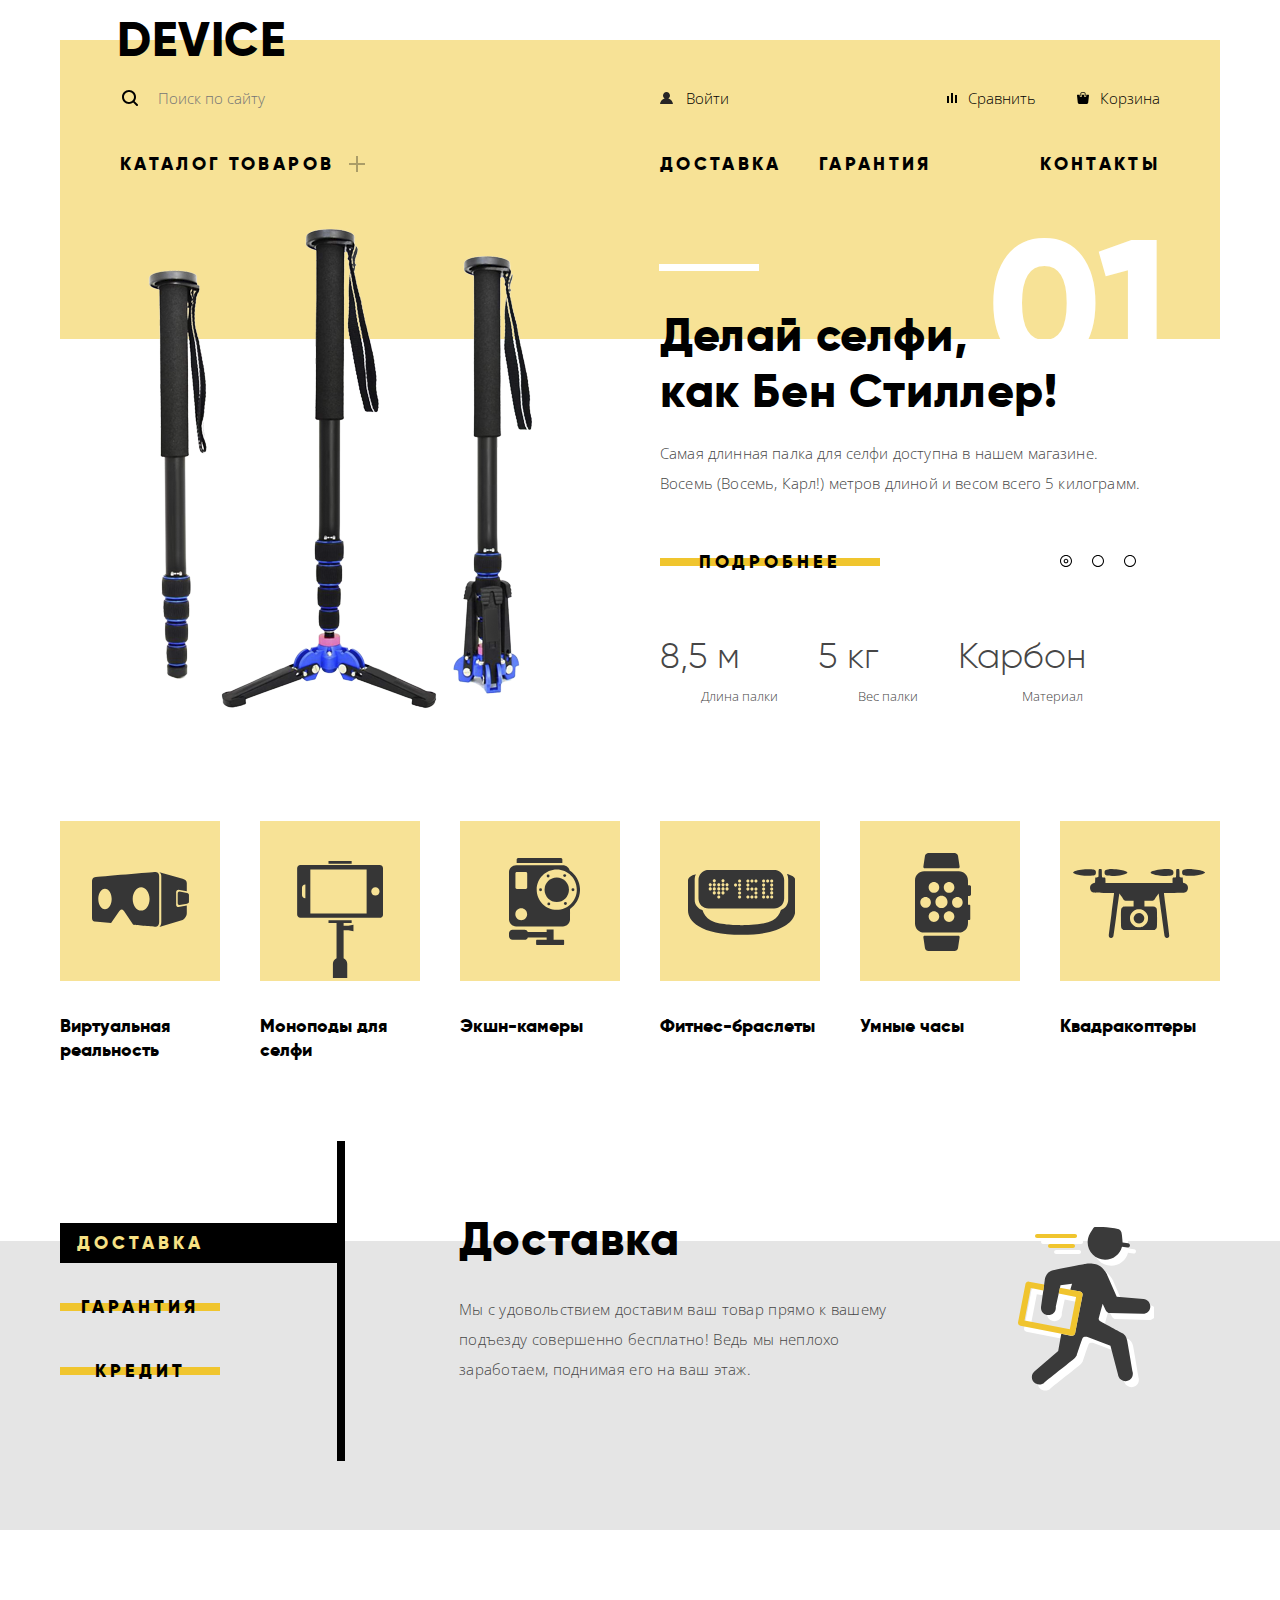
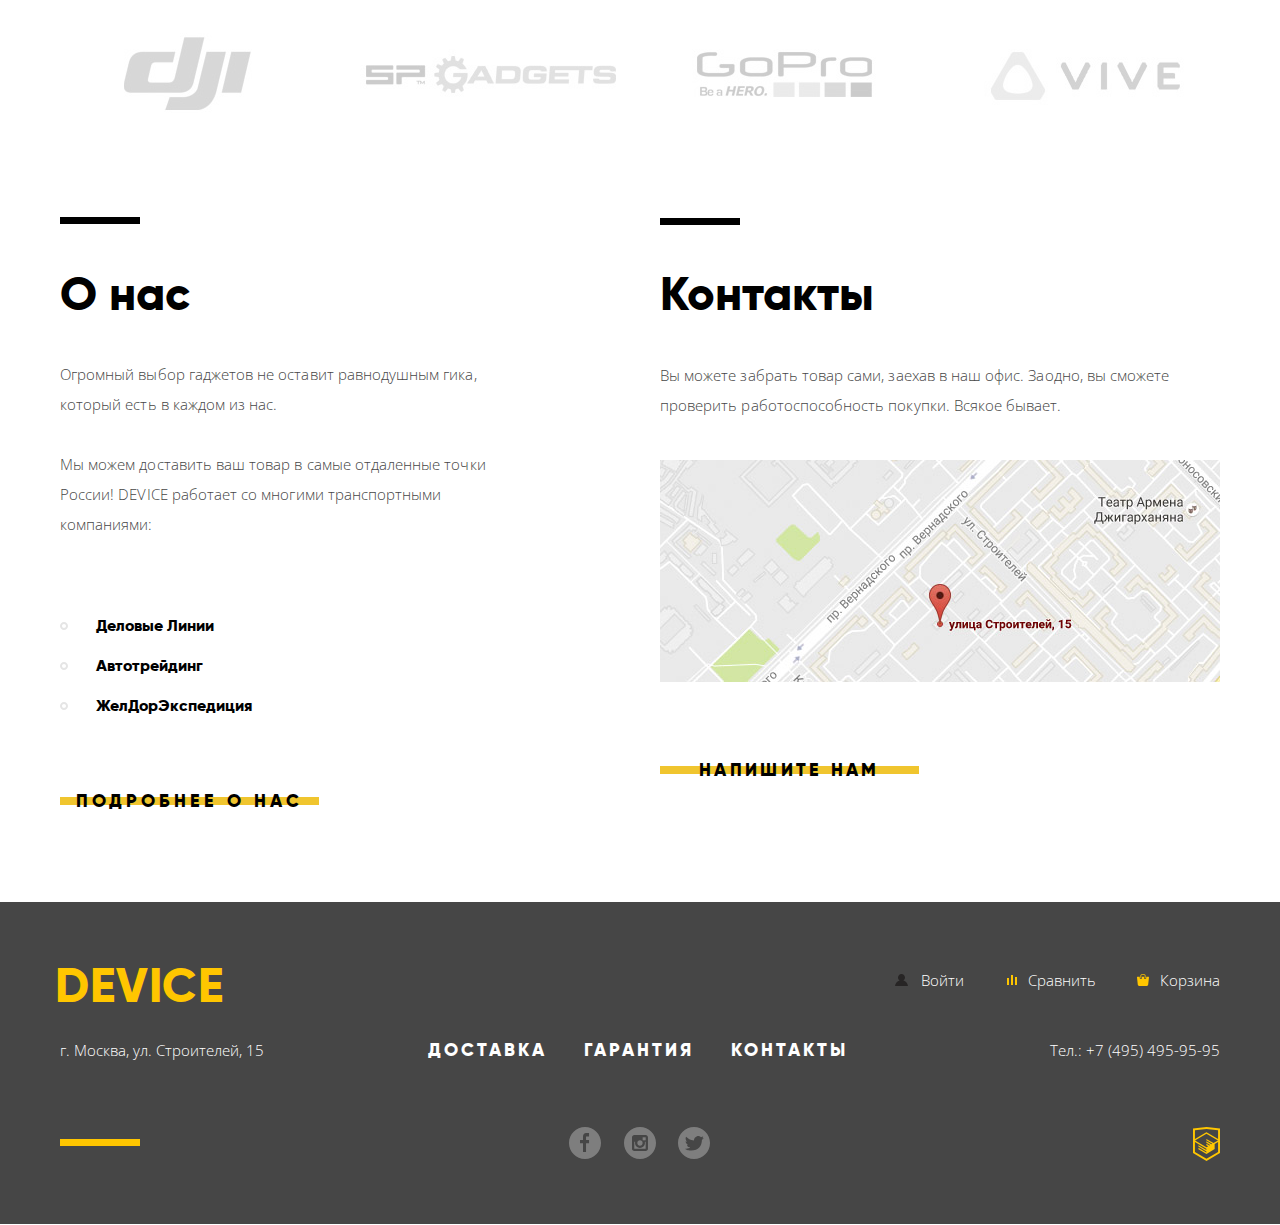
==== commit 58473449: "Проверка номер 2. Добавлен min.css" ====
--- a/index.html
+++ b/index.html
@@ -5,10 +5,9 @@
     <title>HTML Academy: Девайс</title>
     <link href="https://fonts.googleapis.com/css?family=Open+Sans:300,400&amp;subset=cyrillic" rel="stylesheet">
     <link rel="stylesheet" href="css/normalize.css">
-    <link href="css/main.css" rel="stylesheet">
+    <link href="css/main-min.css" rel="stylesheet">
   </head>
-  <body> 
-    <span class="perfect-pixel"></span>
+  <body>
     <header class="main-header">
       <a class="logo">Device</a>
       <nav class="main-navigation">
--- a/css/main-min.css
+++ b/css/main-min.css
@@ -0,0 +1 @@
+.site-navigation,.wrap-flex{-webkit-box-orient:horizontal;-webkit-box-direction:normal}.btn,.company-list a,dt.active a.btn-active{vertical-align:middle}.filter h2,.sort h2{word-wrap:break-word}.back-card,.cost-max:hover,.cost-min:hover,.logo:hover,.modal-close{cursor:pointer}@font-face{font-family:Gilroy;src:url(../fonts/gilroyextrabold-webfont.woff2) format('woff2'),url(../fonts/gilroyextrabold-webfont.woff) format('woff');font-weight:700;font-style:normal}@font-face{font-family:Gilroy;src:url(../fonts/gilroylight-webfont.woff2) format('woff2'),url(../fonts/gilroylight-webfont.woff) format('woff');font-weight:300;font-style:normal}body,html{margin:0;padding:0;font-family:'Open Sans',Arial,sans-serif;font-weight:300;font-size:15px;line-height:30px;color:#464646;background-color:#fff}a{text-decoration:none}.main-header{width:1160px;min-height:300px;padding:1px 20px 0;margin:-1px auto 0;position:relative}.main-navigation a:focus,.main-navigation a:hover,.site-navigation a:focus,.site-navigation a:hover{color:rgba(0,0,0,.6)}.main-navigation a:active,.site-navigation a:active{color:rgba(0,0,0,.3)}.main-header .logo{position:absolute;left:77px;top:14px}.logo{font-family:Gilroy,Arial,sans-serif;font-size:48px;font-weight:700;line-height:normal;color:#000;text-transform:uppercase;letter-spacing:.85px}.site-search .btn-search,.site-search .field-search{background-color:#f7e296;font-size:15px;line-height:30px;font-weight:300;font-family:'Open Sans',Arial,sans-serif}.logo:hover{color:rgba(0,0,0,.6)}.logo:active{color:rgba(0,0,0,.3)}.main-navigation{background-color:#f7e296;color:#000;margin-top:40px;width:1040px;min-height:264px;padding-left:60px;padding-right:60px;padding-top:35px}.inner-main-navigation{min-height:151px}.wrap-flex{display:-webkit-box;display:-ms-flexbox;display:flex;-ms-flex-direction:row;flex-direction:row;-webkit-box-align:center;-ms-flex-align:center;align-items:center;margin-top:-2px}.site-search{-ms-flex-preferred-size:500px;flex-basis:500px;margin-right:14px}.site-search .field-search{background-image:url(../img/search.svg);background-repeat:no-repeat;background-position:2px 17px;color:rgba(0,0,0,.3);width:355px;border:none;padding:10px 20px 10px 38px}.main-navigation .cart::before,.main-navigation .compare::before,.user-name::before,.user-sing::before{top:9px;width:13px;height:12px;background-repeat:no-repeat;content:"";background-position:center}.site-search .field-search:placeholder{color:rgba(0,0,0,.3)}.site-search input[type=search]:focus{outline:0;padding-bottom:8px;border-bottom:2px solid #000}.site-search .btn-search{padding:8px 19px;margin-left:-4px;border:2px solid #000;opacity:0}.site-navigation>li,.slider-description h3{font-family:Gilroy,Arial,sans-serif}.site-search>.field-search:focus+.btn-search{opacity:1;-webkit-transition:1s;-o-transition:1s;transition:1s}.site-search .btn-search:hover{background-color:#000;color:#fff}.site-search .btn-search:active{background-color:#000;color:rgba(255,255,255,.3)}.user-name,.user-sing{-ms-flex-preferred-size:133px;flex-basis:133px;-webkit-box-flex:1;-ms-flex-positive:1;flex-grow:1;padding-left:32px;margin-left:20px;position:relative}.user-name:hover::before,.user-sing:hover::before{opacity:.6}.user-name:active::before,.user-sing:active::before{opacity:.3}.user-name::before,.user-sing::before{position:absolute;left:6px;background-image:url(../img/user.svg)}.user-name{-ms-flex-preferred-size:133px;flex-basis:133px;padding-left:27px;margin-left:20px;position:relative}.user-name:hover::before{opacity:.6}.out,.user-name:active::before{opacity:.3}.out{-ms-flex-preferred-size:80px;flex-basis:80px;margin-left:20px}.main-navigation .compare{-ms-flex-preferred-size:100px;flex-basis:100px;margin-left:20px;text-align:right;position:relative}.main-navigation .compare::before{position:absolute;left:9px;background-image:url(../img/compare.svg)}.compare:hover::before{opacity:.6}.cart:hover::before,.catalog-deko::after,.compare:active::before{opacity:.3}.main-navigation .cart{-ms-flex-preferred-size:100px;flex-basis:100px;margin-left:24px;text-align:right;position:relative}.main-navigation .cart::before{position:absolute;left:16px;background-image:url(../img/cart.svg)}.site-navigation,.site-navigation ul,.slider{list-style:none;margin:0;padding:0}.site-navigation{display:-webkit-box;display:-ms-flexbox;display:flex;-ms-flex-direction:row;flex-direction:row;-webkit-box-pack:justify;-ms-flex-pack:justify;justify-content:space-between;margin-top:26px}.main-navigation a,.site-navigation a,inner-main-navigation a{color:#000}.site-navigation>li{font-weight:700;font-size:18px;letter-spacing:3.35px;text-transform:uppercase;margin-left:20px;margin-right:20px}.site-navigation>li:first-child{position:relative;margin-left:0}.site-navigation>li:last-child{margin-right:0}li.nav-catalog-list{width:250px;margin-right:270px}.catalog-deco{position:relative;padding-right:34px}.catalog-deko::after{content:"";position:absolute;top:7px;right:5px;width:16px;height:16px;background-image:url(../img/plus-sign.png);background-repeat:no-repeat}.nav-warranty{margin-left:-3px}.nav-contact{-ms-flex-preferred-size:130px;flex-basis:130px;-webkit-box-flex:1.6;-ms-flex-positive:1.6;flex-grow:1.6;text-align:right;letter-spacing:3.4px}ul.sub-site-navigation{display:none;-webkit-box-orient:vertical;-webkit-box-direction:normal;-ms-flex-direction:column;flex-direction:column;-ms-flex-line-pack:start;align-content:flex-start;-ms-flex-wrap:wrap;flex-wrap:wrap;height:108px;width:1040px;position:absolute;top:23px;left:-60px;z-index:20;background-color:#f7e296;font-family:'Open Sans',Arial,sans-serif;font-size:15px;font-weight:300;line-height:36px;letter-spacing:normal;text-transform:none;padding:20px 60px 34px}.item,.slider-navigation{-ms-flex-direction:row;-webkit-box-direction:normal;-webkit-box-orient:horizontal}.nav-catalog-list:hover ul.sub-site-navigation{display:-webkit-box;display:-ms-flexbox;display:flex}ul.sub-site-navigation li{width:200px;margin-right:40px}ul.sub-site-navigation li:last-child{margin-bottom:20px}.slider{padding-right:60px;position:relative;top:-121px}.item{display:none;flex-direction:row;-webkit-box-pack:justify;-ms-flex-pack:justify;justify-content:space-between}.slider-img{width:560px;height:500px;display:-webkit-box;display:-ms-flexbox;display:flex;-webkit-box-pack:center;-ms-flex-pack:center;justify-content:center;-webkit-box-align:center;-ms-flex-align:center;align-items:center;-ms-flex-line-pack:center;align-content:center}.slider-img img{width:auto;height:auto;margin-left:auto;margin-right:auto}.slider-description{width:500px;padding-top:40px;position:relative}.slider-description::before{content:"";position:absolute;top:46px;left:-1px;width:100px;height:7px;background-color:#fff}.slider-description h3{font-size:47px;font-weight:700;line-height:56px;letter-spacing:.6px;margin-top:50px;margin-bottom:45px;color:#000;position:relative;z-index:10}.item-1 h3::after,.item-2 h3::after,.item-3 h3::after{font-family:Gilroy,Arial,sans-serif;font-size:179px;color:#fff;top:-30px;right:-10px;width:auto;height:auto;z-index:-10;font-weight:700;position:absolute}.item-1 h3::after{content:"01"}.item-2 h3::after{content:"02"}.item-3 h3::after{content:"03"}.btn,.service-footer a{font-family:Gilroy,Arial,sans-serif;font-size:18px;text-transform:uppercase}.slider-description p{width:481px;margin-top:-27px;margin-bottom:44px;letter-spacing:.16px}.btn{display:inline-block;padding-top:8px;padding-bottom:8px;line-height:24px;letter-spacing:4px;font-weight:700;color:#000;text-align:center;background-image:url(../img/line-btn.png);background-position:center;background-repeat:repeat-x;background-color:none}.btn:hover{background-color:#f0c52e;-webkit-transition-duration:.5s;-o-transition-duration:.5s;transition-duration:.5s;-webkit-transition-property:background;-o-transition-property:background;transition-property:background;-webkit-transition-timing-function:ease-in-out;-o-transition-timing-function:ease-in-out;transition-timing-function:ease-in-out}.btn:active{color:rgba(0,0,0,.3)}.btn-slider{width:220px}.technical-parameters{border-collapse:collapse;margin-top:50px}.technical-parameters td{font-family:Gilroy,Arial,sans-serif;font-size:36px;font-weight:300;line-height:48px;padding:0 75px 0 0}.technical-parameters .slider-1-first-column{padding-right:78px}.technical-parameters .slider-1-second-column{padding-right:80px}.technical-parameters .slider-1-third-column{padding-right:60px}.technical-parameters th{font-weight:300;font-size:13px;line-height:30px}.item-active{display:-webkit-box;display:-ms-flexbox;display:flex}.main-footer .row,.service-footer{display:-webkit-box;display:-ms-flexbox}.slider-navigation{display:-webkit-box;display:-ms-flexbox;display:flex;flex-direction:row;position:absolute;right:94px;bottom:272px}.slider-switch{width:12px;height:12px;margin-left:10px;margin-right:10px;background-image:url(../img/slider-switch.svg);background-size:contain}.slider-switch.active{background-image:url(../img/slider-switch-active.svg)}.main-footer{background-color:#464646;color:#fff}.main-footer a{color:#fff}.main-footer a:hover{color:rgba(255,255,255,.6)}.main-footer a:active{color:rgba(255,255,255,.3)}.container-center{width:1160px;padding:60px 20px;margin:0 auto}.main-footer .cart::before,.main-footer .compare::before{top:12px;width:13px;height:12px;background-position:center;content:"";background-repeat:no-repeat}.main-footer .container-center{background-color:#464646;padding-bottom:63px;margin-top:0}.main-footer .row{display:flex;-webkit-box-orient:horizontal;-webkit-box-direction:normal;-ms-flex-direction:row;flex-direction:row;-webkit-box-align:start;-ms-flex-align:start;align-items:flex-start}.main-footer .logo{color:#ffc600;margin-right:auto;line-height:49px;margin-left:-5px}.main-footer .logo:hover{color:rgba(255,198,0,.6)}.main-footer .user-sing{-ms-flex-preferred-size:0;flex-basis:0}.main-footer .user-name,.main-footer .user-sing{-webkit-box-flex:0;-ms-flex-positive:0;flex-grow:0;padding-top:3px}.main-footer .user-name:before,.main-footer .user-sing::before{content:"";background-image:url(../img/user-yellow.svg);top:12px}.main-footer .compare{padding-left:27px;padding-top:3px;margin-left:37px;position:relative}.main-footer .inner-compare{margin-left:2px}.main-footer .compare::before{position:absolute;left:4px;background-image:url(../img/compare-yellow.svg)}.main-footer .cart{padding-left:27px;padding-top:3px;margin-left:37px;position:relative}.main-footer .cart::before{position:absolute;left:3px;background-image:url(../img/cart-yellow.svg)}.main-footer .row-middle{-webkit-box-pack:justify;-ms-flex-pack:justify;justify-content:space-between;margin-top:9px;-webkit-box-align:center;-ms-flex-align:center;align-items:center}.service-footer{width:457px;display:flex;-webkit-box-pack:justify;-ms-flex-pack:justify;justify-content:space-between;-webkit-box-align:center;-ms-flex-align:center;align-items:center;-ms-flex-line-pack:center;align-content:center;-ms-flex-wrap:wrap;flex-wrap:wrap;padding-left:8px;padding-right:8px;margin-right:38px}.service-footer a{font-weight:700;letter-spacing:3.1px;margin-left:18px;margin-right:18px}.main-footer .row-bottom{-webkit-box-pack:justify;-ms-flex-pack:justify;justify-content:space-between;margin-top:47px}.line-footer-deko{width:80px;height:7px;margin-top:12px;margin-right:-10px;background-color:#ffc600}.main-footer .social{width:142px;display:-webkit-box;display:-ms-flexbox;display:flex;-webkit-box-pack:justify;-ms-flex-pack:justify;justify-content:space-between;-webkit-box-align:center;-ms-flex-align:center;align-items:center;font-size:0;margin-right:43px}.main-footer .social-btn{width:33px;height:33px;opacity:.3}.main-footer .social-btn:hover{opacity:.6}.main-footer .social-btn:active{opacity:.1}.facebook{background-image:url(../img/fb-social-icon.svg);background-repeat:no-repeat}.instagram{background-image:url(../img/instagram-social-icon.svg);background-repeat:no-repeat}.twitter{background-image:url(../img/tw-social-icon.svg);background-repeat:no-repeat}.logo-developer{font-size:0;width:27px;height:34px;background-image:url(../img/logo-developer.svg)}.popular-product-category-item a,dt.active a.btn-active{font-size:18px;line-height:24px;font-family:Gilroy,Arial,sans-serif;font-weight:700}.logo-developer:hover{opacity:.6}.logo-developer:active{opacity:.3}.popular-product-category{width:1200px;margin:-33px auto 0}.popular-product-category .popular-product-category-list{display:-webkit-box;display:-ms-flexbox;display:flex;-webkit-box-orient:horizontal;-webkit-box-direction:normal;-ms-flex-direction:row;flex-direction:row;-webkit-box-pack:justify;-ms-flex-pack:justify;justify-content:space-between;-webkit-box-align:start;-ms-flex-align:start;align-items:flex-start;-ms-flex-line-pack:start;align-content:flex-start;list-style:none;padding:0}.popular-product-category-list li{-ms-flex-preferred-size:160px;flex-basis:160px;display:-webkit-box;display:-ms-flexbox;display:flex;-webkit-box-orient:horizontal;-webkit-box-direction:normal;-ms-flex-direction:row;flex-direction:row;-webkit-box-align:start;-ms-flex-align:start;align-items:flex-start;-ms-flex-line-pack:start;align-content:flex-start;padding-left:20px;padding-right:20px}.popular-product-category-item a,.service-list{-webkit-box-orient:vertical;-webkit-box-direction:normal}.popular-product-category-item:hover .box{background-color:rgba(240,197,46,1)}.popular-product-category-item .box{height:160px;width:160px;background-color:rgba(240,197,46,.5);background-position:center;background-repeat:no-repeat;margin-bottom:33px}.popular-product-category-item .vr{background-image:url(../img/vr.svg);background-position:50% 49%}.popular-product-category-item .vr:active{background-image:url(../img/vr-active.svg)}.popular-product-category-item .selfie-stick{background-image:url(../img/monopod.svg);background-position:center 92%}.popular-product-category-item .selfie-stick:active{background-image:url(../img/monopod-active.svg)}.popular-product-category-item .action-camera{background-image:url(../img/action-camera.svg);background-position:55% 51%}.popular-product-category-item .action-camera:active{background-image:url(../img/action-camera-active.svg)}.popular-product-category-item .fitness-bracelet{background-image:url(../img/fitness-bracelet.svg);background-position:52% 52%}.popular-product-category-item .fitness-bracelet:active{background-image:url(../img/fitness-bracelet-active.svg)}.popular-product-category-item .smart-watch{background-image:url(../img/smart-watch.svg);background-position:53% 52%}.popular-product-category-item .smart-watch:active{background-image:url(../img/smart-watch-active.svg)}.popular-product-category-item .quadrocopter{background-image:url(../img/quadrocopter.svg);background-position:48% 53%}.popular-product-category-item .quadrocopter:active{background-image:url(../img/quadrocopter-active.svg)}.popular-product-category-item a{display:-webkit-box;display:-ms-flexbox;display:flex;-ms-flex-direction:column;flex-direction:column;color:#000}.popular-product-category-item a:active{color:rgba(0,0,0,.3)}.service{min-width:1200px;min-height:309px;margin-top:79px;padding-bottom:57px;position:relative;z-index:1;overflow:hidden}.service::after{content:"";width:100%;height:5000px;position:absolute;top:100px;left:0;z-index:-1;background-color:#e5e5e5}.about-us h2::before,.contacts h2::before,.service-item::after{z-index:1;content:""}.about-us h2::before,.btn-service:active,.contacts h2::before,.service-list dt.active{background-color:#000}.service-list{display:-webkit-box;display:-ms-flexbox;display:flex;-ms-flex-direction:column;flex-direction:column;-webkit-box-pack:start;-ms-flex-pack:start;justify-content:flex-start;-webkit-box-align:start;-ms-flex-align:start;align-items:flex-start;-ms-flex-line-pack:start;align-content:flex-start;-ms-flex-wrap:wrap;flex-wrap:wrap;position:relative;width:1160px;margin:0 auto;padding-top:70px;padding-bottom:70px}.service-list dt{width:277px;margin:12px 0;position:relative}dt.active a.btn-active{display:inline-block;padding-top:8px;padding-bottom:8px;letter-spacing:4px;text-align:center;text-transform:uppercase;color:#f7e184}dt.active a.btn-active:hover{color:rgba(247,225,132,.8)}dt.active a.btn-active:active{color:rgba(247,225,132,.3)}.service-list dd{display:none;position:absolute;top:0;left:284px;width:460px;margin:0;padding-left:115px;padding-top:80px;padding-bottom:62px;letter-spacing:.3px}.service-item::after{width:260px;height:260px;position:absolute;right:-297px;top:12%;background-position:center}.delivery::after{content:"";background-image:url(../img/service-delivery.svg);background-repeat:no-repeat}.warranty::after{background-image:url(../img/service-warranty.svg);background-repeat:no-repeat}.credit::after{background-image:url(../img/service-credit.svg);background-repeat:no-repeat}.service-item h3{font-family:Gilroy,Arial,sans-serif;margin-top:-5px;margin-bottom:30px;font-weight:700;font-size:47px;line-height:48px;letter-spacing:1.2px;color:#000}.about-us p,.contacts p{letter-spacing:.05px;margin-top:30px}.service-list dd.service-item-active{display:inline-block;vertical-align:middle}.service-list dd::before{content:"";width:8px;height:100%;position:absolute;top:0;left:-7px;background-color:#000}.btn-service{width:160px}.btn-service:active{padding-right:117px;background-image:none;color:#f7e184;-webkit-transition-property:none;-o-transition-property:none;transition-property:none}.about-us h2,.contacts h2,.delivery-service{color:#000;font-family:Gilroy,Arial,sans-serif;font-weight:700}.company{width:1160px;padding:95px 20px;margin:0 auto}.company-list{display:-webkit-box;display:-ms-flexbox;display:flex;-webkit-box-pack:justify;-ms-flex-pack:justify;justify-content:space-between;-webkit-box-align:start;-ms-flex-align:start;align-items:flex-start;-ms-flex-line-pack:start;align-content:flex-start;-ms-flex-wrap:wrap;flex-wrap:wrap;list-style:none;padding:0;margin:0}.company-list .company-box{width:260px;height:100px;background-repeat:no-repeat;background-position:center}.company-list a{display:inline-block;font-size:0;width:260px;height:100px}.djl{background-image:url(../img/company-djl.jpg);opacity:.2}.djl:hover{background-image:url(../img/company-djl-hover.jpg);opacity:1}.sp-gadgets{background-image:url(../img/company-sp-gadgets.jpg);opacity:.2}.sp-gadgets:hover{background-image:url(../img/company-sp-gadgets-hover.jpg);opacity:1}.go-pro{background-image:url(../img/company-go-pro.jpg);opacity:.2}.go-pro:hover{background-image:url(../img/company-go-pro-hover.jpg);opacity:1}.vive{background-image:url(../img/company-vive.jpg);opacity:.2}.vive:hover{background-image:url(../img/company-vive-hover.jpg);opacity:1}.modal-close,.perfect-pixel{opacity:.5;background-repeat:no-repeat}.start-flex{-webkit-box-align:start;-ms-flex-align:start;align-items:flex-start;margin-top:-51px;padding-bottom:30px}.about-us{width:560px;margin-right:20px;padding-bottom:51px;padding-top:3px}.about-us h2{font-size:47px;line-height:48px;margin-bottom:40px;position:relative}.about-us h2::before{width:80px;height:7px;top:-54px;left:0;position:absolute}.about-us p{width:475px;margin-bottom:30px}.delivery-service{display:block;position:relative;vertical-align:baseline;margin-top:30px;margin-bottom:55px;padding-top:37px;padding-left:15px;margin-left:21px;font-size:16px;line-height:40px;list-style:none}.label-bluetooth-radio,.label-color-checkbox{vertical-align:middle;display:inline-block;font-size:14px}.delivery-service li::before{content:"";background-image:url(../img/list-style-type.svg);background-repeat:no-repeat;background-position:center;width:8px;height:40px;position:absolute;left:-21px}.btn-about-us{width:259px}.contacts{width:560px;margin-left:20px}.contacts h2{font-size:47px;padding-top:5px;line-height:43px;margin-bottom:40px;position:relative}.contacts h2::before{width:80px;height:7px;top:-50px;left:0;position:absolute}.modal-feedback,.modal-map{left:50%;margin-left:-480px}.contacts p{margin-bottom:40px;padding-top:4px}.contacts .contacts-map{font-size:0}.btn-contacts{width:259px;margin-top:53px;letter-spacing:3.3px}.modal{position:fixed;color:#464646;background-color:#fff;-webkit-box-shadow:0 0 50px -15px #000;box-shadow:0 0 50px -15px #000;z-index:100}.modal-feedback{display:none;top:50px;width:760px;padding:93px 100px 76px}.modal-close{position:absolute;top:22px;right:22px;width:56px;height:56px;font-size:0;background-image:url(../img/modal-close-hover.svg);background-position:center;background-color:transparent;border:0}.modal-close:hover{opacity:1}.modal-close:active{opacity:.3}.form-feedback-message{display:-webkit-box;display:-ms-flexbox;display:flex;-webkit-box-orient:horizontal;-webkit-box-direction:normal;-ms-flex-direction:row;flex-direction:row;-ms-flex-wrap:wrap;flex-wrap:wrap;-webkit-box-pack:justify;-ms-flex-pack:justify;justify-content:space-between}.modal-feedback .wrap{width:360px}.input-caption{display:block;font-family:Gilroy,Arial,sans-serif;font-weight:700;font-size:18px;line-height:24px;margin-bottom:7px}.sender-email,.sender-message,.sender-name{width:100%;-webkit-box-sizing:border-box;box-sizing:border-box;padding:13px 20px;font-family:'Open Sans',Arial,sans-serif;font-weight:400;font-size:14px;line-height:18px;background-color:#f2f2f2;border:0;color:rgba(70,70,70,.4)}.filter h2,.filter-forms legend,.title-main h1{font-weight:700;font-family:Gilroy,Arial,sans-serif}.sender-email:hover,.sender-message:hover,.sender-name:hover{background-color:#eaeaea}.sender-email:focus,.sender-message:focus,.sender-name:focus{background-color:#fff;outline:#f7e296 solid 3px}.sender-email:invalid,.sender-message:invalid,.sender-name:invalid{background-color:#f6dada;outline:0}.btn-feedback-send{margin-top:40px;width:200px;border:0;background-color:transparent}.modal-map{display:none;width:960px;height:560px;top:50px}.inner-main{margin-top:-36px}.inner-wrap{padding-right:20px;padding-left:20px}.title-main{width:1040px;padding-left:80px;padding-right:80px;margin:0 auto}.title-main h1{font-size:47px;line-height:48px;color:#000;margin-top:1px;margin-bottom:18px;letter-spacing:.6px}.breadcrumbs{display:-webkit-box;display:-ms-flexbox;display:flex;-webkit-box-pack:start;-ms-flex-pack:start;justify-content:flex-start;-ms-flex-wrap:wrap;flex-wrap:wrap;list-style:none;padding:0;margin:0 0 49px}.breadcrumbs li{position:relative;margin-right:39px}.breadcrumbs li::after{content:"";position:absolute;width:4px;height:7px;background-image:url(../img/breadcrumbs-deco.svg);background-repeat:no-repeat;background-position:center;top:13px;right:-20px}.breadcrumbs li:last-child{margin-right:0}.link-disabled::after{display:none}.column-left,.flex-container{display:-webkit-box;display:-ms-flexbox}.breadcrumbs a,.link-disabled{color:rgba(0,0,0,.3);font-size:14px}.breadcrumbs a:hover{color:rgba(0,0,0,.6)}.breadcrumbs a:active{color:rgba(0,0,0,.1)}.flex-container{display:flex;-webkit-box-orient:horizontal;-webkit-box-direction:normal;-ms-flex-direction:row;flex-direction:row;-webkit-box-pack:justify;-ms-flex-pack:justify;justify-content:space-between;margin-top:-5px}.back-card,.column-left,.column-right{-webkit-box-orient:vertical;-webkit-box-direction:normal}.column-left{display:flex;-ms-flex-direction:column;flex-direction:column;-webkit-box-align:end;-ms-flex-align:end;align-items:flex-end;-ms-flex-line-pack:end;align-content:flex-end;width:calc(50% - 252px);min-width:348px;background-color:#eee;color:#000}.column-right,.sort-wrapper{display:-webkit-box;display:-ms-flexbox}.filter,.filter::before{background-color:#dbdbdb}.column-right{display:flex;-ms-flex-direction:column;flex-direction:column;-webkit-box-align:start;-ms-flex-align:start;align-items:flex-start;-ms-flex-line-pack:start;align-content:flex-start;width:calc(50% + 252px);color:#000}.filter{width:268px;padding-left:60px;position:relative}.filter::before{content:"";width:3000px;min-height:67px;position:absolute;left:-3000px}.filter h2{font-size:16px;text-transform:uppercase;line-height:40px;letter-spacing:3.9px;width:268px}.filter-forms{width:200px;padding:70px 68px 70px 60px;background-color:#eee;position:relative;z-index:1}.filter-forms fieldset{border:0;margin:0;padding:0 0 35px}.filter-forms legend{width:200px;border-top:2px solid #000;font-size:18px;line-height:23px;padding:12px 0}.btn-filter-forms{border:0;background-color:transparent;width:200px;margin-top:3px}.cost-filter{width:200px;height:2px;margin-top:22px;margin-bottom:33px;background-color:#dbdbdb;position:relative}.line-cost-active{width:110px;height:2px;left:0;background-color:#91c92f;position:absolute;z-index:1}.cost-max,.cost-min{width:20px;height:22px;background-image:url(../img/filter-range.svg);top:-9px;position:absolute}.sort,.sort-wrapper{background-color:#ebebeb}.cost-min{left:-9px;z-index:2}.cost-max{right:80px;z-index:2}.cost-max:active,.cost-min:active{width:22px;height:24px;background-size:cover}.cost-min:active{-webkit-transform:translate(-1px,-1px);-ms-transform:translate(-1px,-1px);transform:translate(-1px,-1px)}.cost-max:active{-webkit-transform:translate(1px,-1px);-ms-transform:translate(1px,-1px);transform:translate(1px,-1px)}.cost-output{font-family:Gilroy,Arial,sans-serif;font-weight:300;font-size:14px;line-height:24px;color:rgba(0,0,0,.2);position:absolute;top:12px}.cost-min-output{left:0}.cost-max-output{right:60px}.label-color-checkbox{width:200px;position:relative;line-height:35px;margin-top:5px}.color-checkbox{margin-right:24px;opacity:0}.color-checkbox+span{width:27px;height:23px;position:absolute;left:-2px;top:8px;background-image:url(../img/checkbox-off.svg);background-repeat:no-repeat}.color-checkbox:active+span,.color-checkbox:checked+span{background-image:url(../img/checkbox-on.svg)}.color-checkbox:hover+span{opacity:.6}.color-checkbox:disabled+span{opacity:.25}.color-checkbox:checked:disabled+span,.color-checkbox:checked:hover+span{opacity:.6}.color-checkbox:checked:active+span{background-image:url(../img/checkbox-off.svg)}.color-checkbox:checked:disabled:active+span{background-image:url(../img/checkbox-on.svg)}.label-bluetooth-radio{width:200px;position:relative;line-height:29px;margin-top:11px}.bluetooth-radio{margin-right:24px;opacity:0}.bluetooth-radio+span{width:25px;height:25px;position:absolute;left:-3px;top:2px;background-image:url(../img/radio-off.svg);background-repeat:no-repeat}.bluetooth-radio:hover+span{opacity:.6}.bluetooth-radio:active+span{background-image:url(../img/radio-on.svg)}.bluetooth-radio:disabled+span{opacity:.25}.bluetooth-radio:disabled:active+span{background-image:url(../img/radio-off.svg)}.bluetooth-radio:checked+span{background-image:url(../img/radio-on.svg)}.bluetooth-radio:checked:hover+span{opacity:.6}.bluetooth-radio:checked:active+span{background-image:url(../img/radio-off.svg)}.bluetooth-radio:checked:disabled+span{opacity:.25}.bluetooth-radio:checked:disabled:active+span{background-image:url(../img/radio-on.svg)}.sort{width:100%}.sort-wrapper{margin-left:72px;padding-right:20px;width:760px;display:flex;-webkit-box-align:center;-ms-flex-align:center;align-items:center;-ms-flex-line-pack:center;align-content:center;-webkit-box-pack:justify;-ms-flex-pack:justify;justify-content:space-between}.product-overview,.sort .triangle-wrap{display:-webkit-box;display:-ms-flexbox}.sort h2{font-family:Gilroy,Arial,sans-serif;font-weight:700;font-size:16px;text-transform:uppercase;line-height:41px;letter-spacing:3.5px;max-width:268px;width:185px}.sort a{font-family:'Open Sans',Arial,sans-serif;font-weight:400;line-height:18px;font-size:14px;color:rgba(0,0,0,.3);margin-left:-202px;margin-right:15px}.new::after,.title-product-box h3{font-family:Gilroy,Arial,sans-serif;font-weight:700}.sort a:hover{color:rgba(0,0,0,.6)}.sort a.active,.sort a:active{color:rgba(0,0,0,1)}.sort .triangle-wrap{width:42px;display:flex;-webkit-box-pack:justify;-ms-flex-pack:justify;justify-content:space-between;-webkit-box-align:center;-ms-flex-align:center;align-items:center}.sort .triangle{width:11px;height:10px;margin-left:0;margin-right:0;opacity:.2}.sort .triangle:hover{opacity:.4}.sort .triangle:active,.triangle.active{opacity:1}a.triangle-ascending{background-image:url(../img/icon-up-dir.svg);background-repeat:no-repeat;margin-left:auto}.triangle-downward{background-image:url(../img/icon-down-dir.svg);background-repeat:no-repeat}.product-overview{margin-left:72px;padding-right:20px;padding-top:70px;width:760px;display:flex;-webkit-box-align:start;-ms-flex-align:start;align-items:flex-start;-ms-flex-line-pack:start;align-content:flex-start;-webkit-box-pack:justify;-ms-flex-pack:justify;justify-content:space-between;-ms-flex-wrap:wrap;flex-wrap:wrap}.product-overview-item{position:relative;width:360px;margin-bottom:27px}.new::after{content:"New";width:56px;height:56px;border:2px solid rgba(0,0,0,.2);border-radius:50%;color:rgba(0,0,0,.2);position:absolute;top:28px;right:27px;z-index:2;display:-webkit-box;display:-ms-flexbox;display:flex;-webkit-box-pack:center;-ms-flex-pack:center;justify-content:center;-webkit-box-align:center;-ms-flex-align:center;align-items:center;line-height:24px;font-size:14px;letter-spacing:1px;text-transform:uppercase}.card-product-img{position:relative;width:360px;height:380px;z-index:1}.back-card{display:none;position:absolute;z-index:4;top:0;left:0;width:360px;height:380px;background-color:rgba(238,238,238,.7);-ms-flex-direction:column;flex-direction:column;-webkit-box-pack:center;-ms-flex-pack:center;justify-content:center;-ms-flex-line-pack:center;align-content:center;-webkit-box-align:center;-ms-flex-align:center;align-items:center}.product-overview-item:hover .back-card{display:-webkit-box;display:-ms-flexbox;display:flex}.btn-card{width:200px}.btn-compare{color:rgba(0,0,0,.5);font-size:13px;line-height:36px}.btn-compare:hover{color:rgba(0,0,0,1)}.btn-compare:active{color:rgba(0,0,0,.2)}.title-product-box{display:-webkit-box;display:-ms-flexbox;display:flex;-webkit-box-pack:justify;-ms-flex-pack:justify;justify-content:space-between;margin-top:6px}.title-product-box h3{font-size:18px;line-height:24px;width:260px}.title-product{color:#000}.title-product-box p{font-family:'Open Sans',Arial,sans-serif;font-weight:300;font-size:16px;line-height:24px;color:#464646;width:90px;text-align:right;letter-spacing:.4px}.pagination{padding:0;width:760px;height:70px;background-color:#ebebeb;list-style:none;display:-webkit-box;display:-ms-flexbox;display:flex;-ms-flex-wrap:wrap;flex-wrap:wrap;-webkit-box-align:center;-ms-flex-align:center;align-items:center;-webkit-box-pack:justify;-ms-flex-pack:justify;justify-content:space-between;font-family:Gilroy,Arial,sans-serif;font-weight:700;font-size:16px;line-height:24px;letter-spacing:4px;text-transform:uppercase;margin:-10px 20px 77px 72px}.pagination-item:first-child:hover,.pagination-item:last-child:hover{background-color:#d9d9d9}.pagination .pagination-item{margin-right:10px;margin-left:10px}.pagination-item:first-child{margin-right:auto;margin-left:0;padding:23px 30px}.pagination-item:first-child a{color:rgba(0,0,0,1)}.pagination-item:first-child:active a{color:rgba(0,0,0,.3)}.pagination-item:last-child{margin-right:0;margin-left:auto;padding:23px 30px}.pagination-item:nth-child(4){margin-left:10px}.pagination-item:last-child a{color:rgba(0,0,0,1)}.pagination-item a,.pagination-item:last-child:active a{color:rgba(0,0,0,.3)}.pagination-item a:hover{color:rgba(0,0,0,.6)}.pagination-item a:active{color:rgba(0,0,0,.1)}.modal-show{display:block}iframe{border:none}.perfect-pixel{display:block;position:absolute;top:0;z-index:100;margin:0 auto;width:100%;height:3000px;background-image:url(../device-index.jpg);background-position:top center}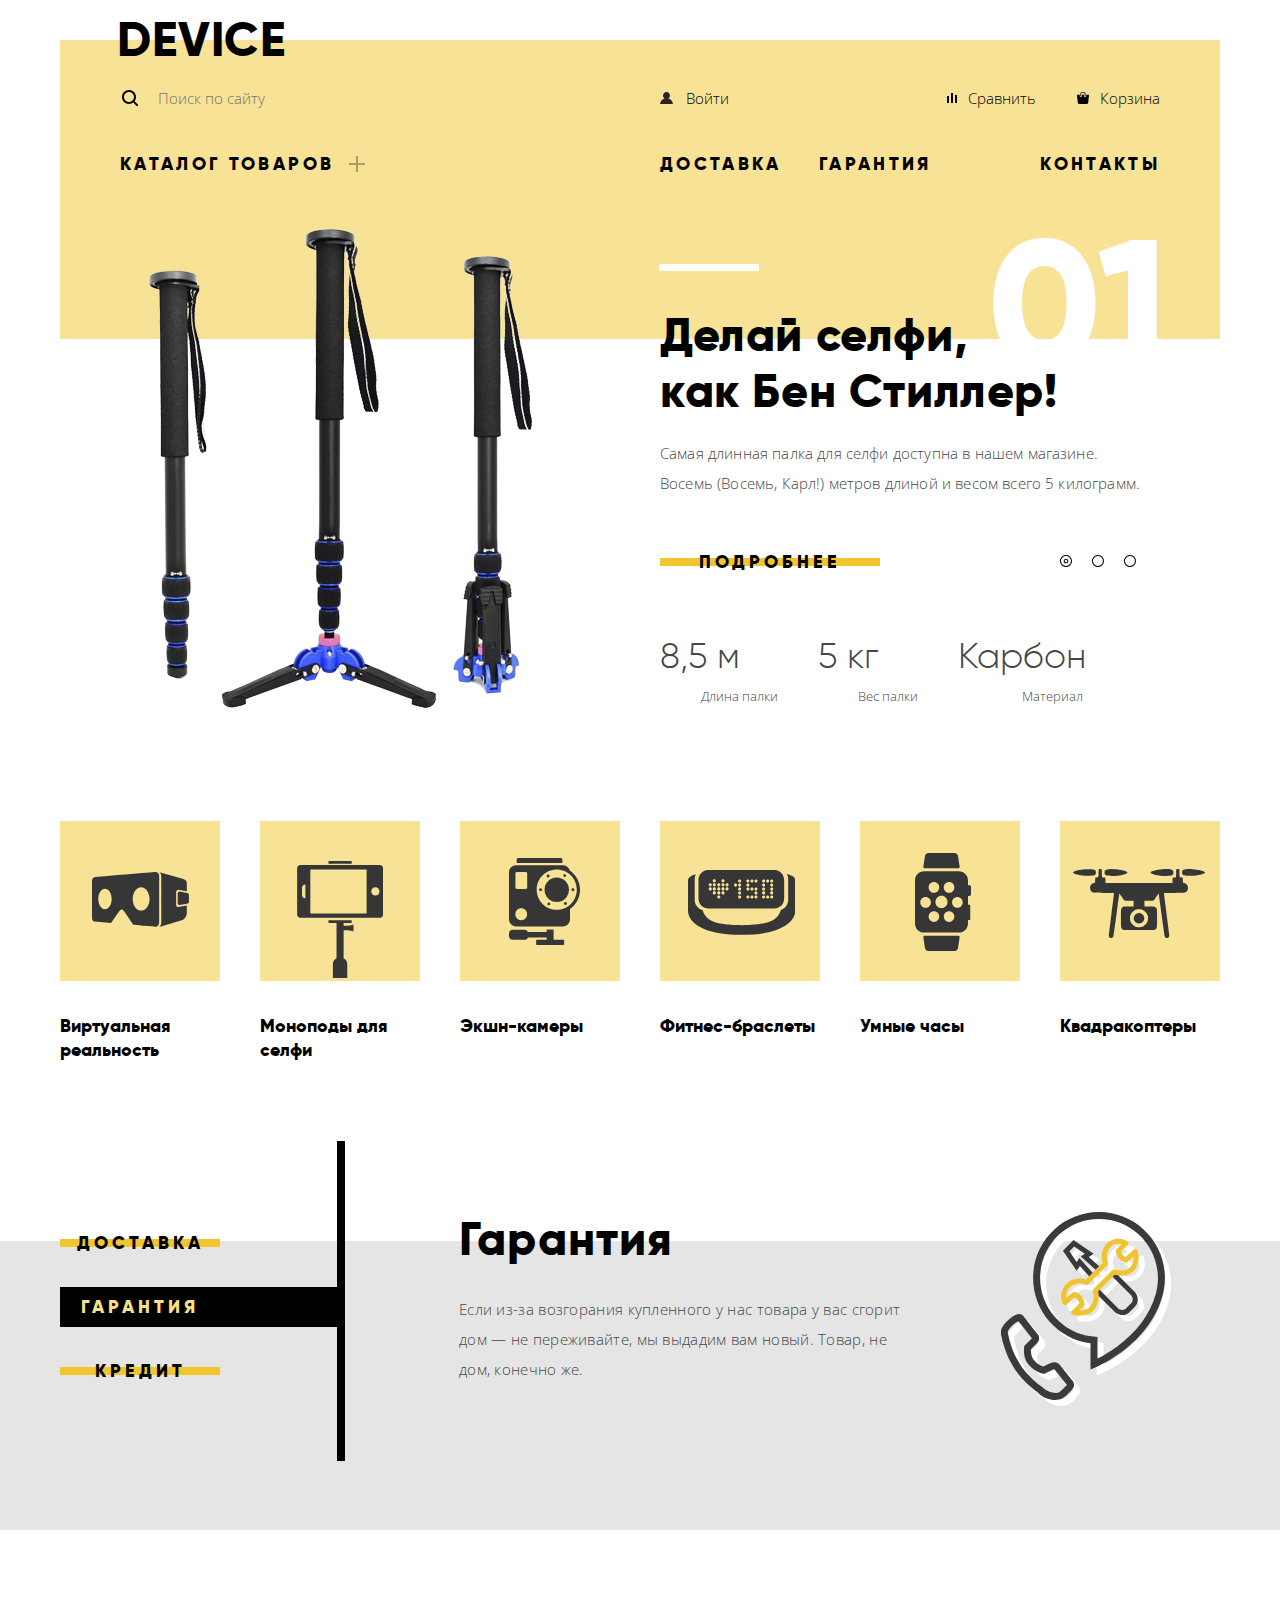
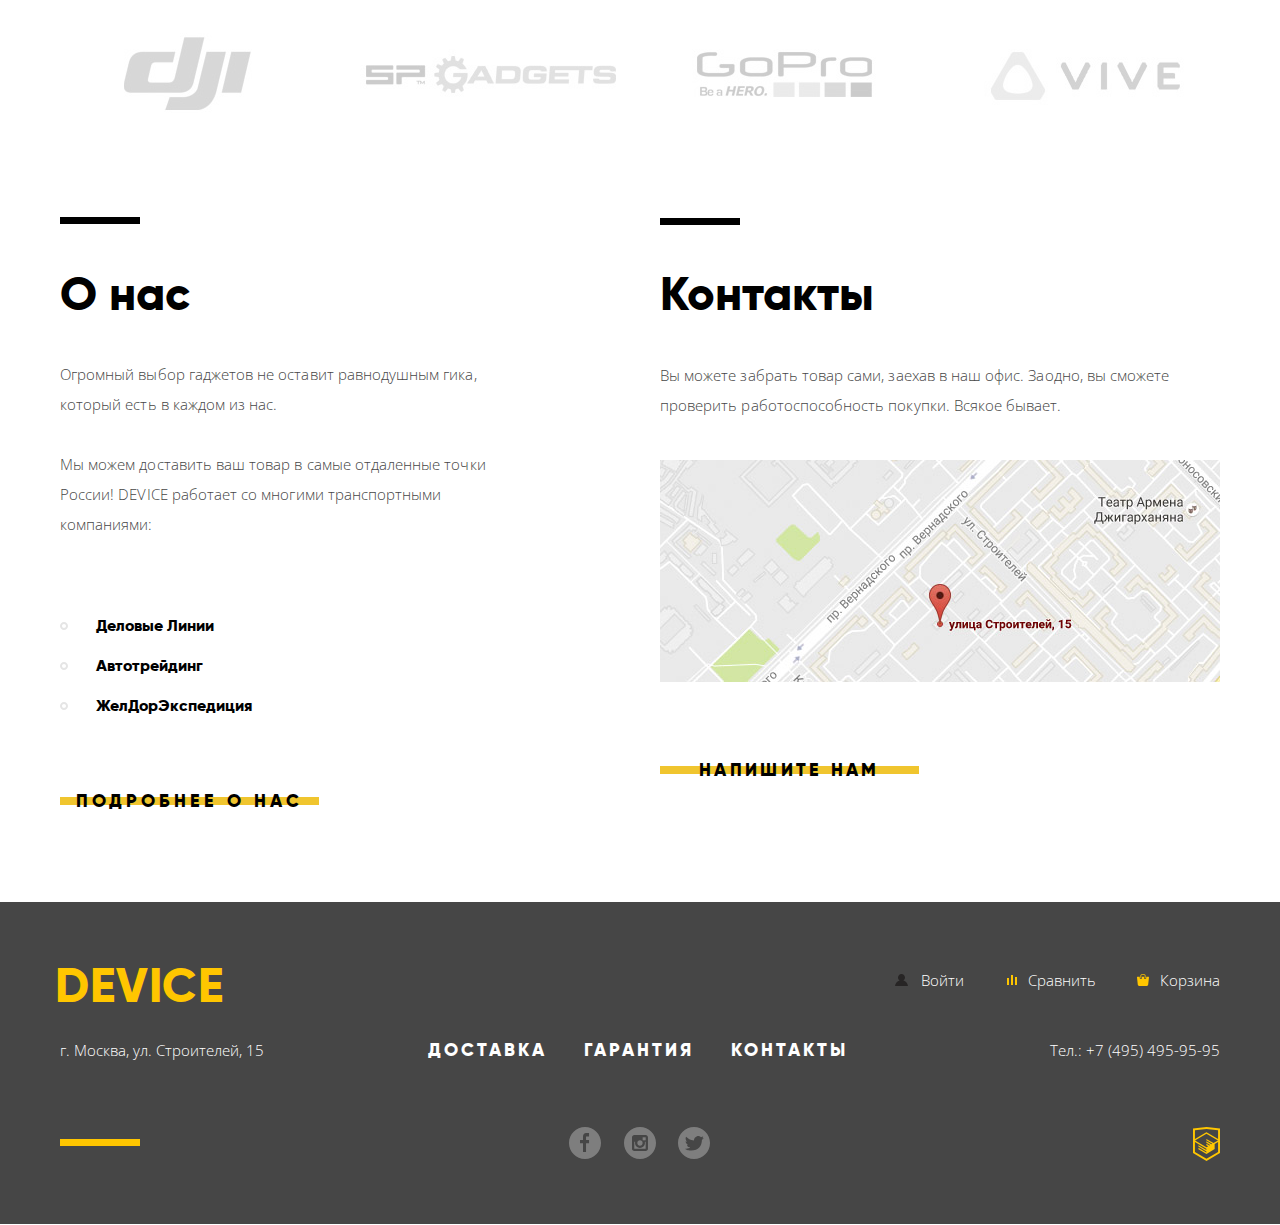
==== commit cccd9153: "Подправил ссылки" ====
--- a/index.html
+++ b/index.html
@@ -121,17 +121,17 @@
       <section class="service">
         <!--<h2>Услуги</h2>-->
         <dl class="service-list">
-          <dt class="active">
-            <a href="" class="btn-active btn-service">Доставка</a>
+          <dt>
+            <a href="" class="btn btn-service">Доставка</a>
           </dt>
-          <dd class="service-item service-item-active delivery">
+          <dd class="service-item delivery">
             <h3>Доставка</h3>
             <p>Мы с удовольствием доставим ваш товар прямо к вашему подъезду совершенно бесплатно! Ведь мы неплохо заработаем, поднимая его на ваш этаж.</p>
           </dd>
-          <dt>
-            <a href="" class="btn btn-service">Гарантия</a>
+          <dt class="active">
+            <a href="" class="btn-active btn-service">Гарантия</a>
           </dt>
-          <dd class="service-item warranty">
+          <dd class=" service-item-active service-item warranty">
             <h3>Гарантия</h3>
             <p>Если из-за возгорания купленного у нас товара у вас сгорит дом — не переживайте, мы выдадим вам новый. Товар, не дом, конечно же.</p>
           </dd>
@@ -170,7 +170,7 @@
           <p>Вы можете забрать товар сами, заехав в наш офис. Заодно, вы сможете проверить работоспособность покупки. Всякое бывает.</p>
           <!-- Здесь карта -->
           <a href="https://www.google.de/maps/place/%D1%83%D0%BB.+%D0%A1%D1%82%D1%80%D0%BE%D0%B8%D1%82%D0%B5%D0%BB%D0%B5%D0%B9,+15,+%D0%9C%D0%BE%D1%81%D0%BA%D0%B2%D0%B0,+%D0%A0%D0%BE%D1%81%D1%81%D0%B8%D1%8F,+119311/@55.687031,37.5274293,17z/data=!3m1!4b1!4m5!3m4!1s0x46b54cf65f5c8955:0x694710ccd55501e!8m2!3d55.687031!4d37.529618?hl=ru" class="contacts-map"><img src="img/map.jpg" width="560" height="222" alt="Наш адрес">Наш адрес</a>
-          <a href="<writeus></writeus>.html" class="btn btn-contacts">Напишите нам</a>
+          <a href="writeus.html" class="btn btn-contacts">Напишите нам</a>
         </section>
       </div>            
     </main>
@@ -194,9 +194,9 @@
         <div class="row row-bottom">
           <span class="line-footer-deko"></span>
           <div class="social">
-            <a href="#" class="social-btn facebook">facebook</a>
-            <a href="#" class="social-btn instagram">instagram</a>
-            <a href="#" class="social-btn twitter">twitter</a>
+            <a href="https://www.facebook.com/" class="social-btn facebook" target="_blank">facebook</a>
+            <a href="https://www.instagram.com/" class="social-btn instagram" target="_blank">instagram</a>
+            <a href="https://twitter.com/" class="social-btn twitter" target="_blank">twitter</a>
           </div>
           <a href="https://htmlacademy.ru/intensive/htmlcss" class="logo-developer">Htmlacademy</a>
         </div>
@@ -211,7 +211,8 @@
         </p>
         <p class="wrap">
         <label for="field-sender-email" class="input-caption">Ваш e-mail:</label>
-          <input type="email" name="sender-email" class="sender-email" id="field-sender-email" placeholder="email@example.com"></p>
+        <input type="email" name="sender-email" class="sender-email" id="field-sender-email" placeholder="email@example.com">
+        </p>
         <label class="input-caption">Текст письма</label>
           <textarea name="sender-message" class="sender-message" id="fied-sender-message" cols="30" rows="10" placeholder="В свободной форме"></textarea>
         <input type="submit" value="отправить" class="btn btn-feedback-send">
--- a/css/main-min.css
+++ b/css/main-min.css
@@ -1 +1 @@
-.site-navigation,.wrap-flex{-webkit-box-orient:horizontal;-webkit-box-direction:normal}.btn,.company-list a,dt.active a.btn-active{vertical-align:middle}.filter h2,.sort h2{word-wrap:break-word}.back-card,.cost-max:hover,.cost-min:hover,.logo:hover,.modal-close{cursor:pointer}@font-face{font-family:Gilroy;src:url(../fonts/gilroyextrabold-webfont.woff2) format('woff2'),url(../fonts/gilroyextrabold-webfont.woff) format('woff');font-weight:700;font-style:normal}@font-face{font-family:Gilroy;src:url(../fonts/gilroylight-webfont.woff2) format('woff2'),url(../fonts/gilroylight-webfont.woff) format('woff');font-weight:300;font-style:normal}body,html{margin:0;padding:0;font-family:'Open Sans',Arial,sans-serif;font-weight:300;font-size:15px;line-height:30px;color:#464646;background-color:#fff}a{text-decoration:none}.main-header{width:1160px;min-height:300px;padding:1px 20px 0;margin:-1px auto 0;position:relative}.main-navigation a:focus,.main-navigation a:hover,.site-navigation a:focus,.site-navigation a:hover{color:rgba(0,0,0,.6)}.main-navigation a:active,.site-navigation a:active{color:rgba(0,0,0,.3)}.main-header .logo{position:absolute;left:77px;top:14px}.logo{font-family:Gilroy,Arial,sans-serif;font-size:48px;font-weight:700;line-height:normal;color:#000;text-transform:uppercase;letter-spacing:.85px}.site-search .btn-search,.site-search .field-search{background-color:#f7e296;font-size:15px;line-height:30px;font-weight:300;font-family:'Open Sans',Arial,sans-serif}.logo:hover{color:rgba(0,0,0,.6)}.logo:active{color:rgba(0,0,0,.3)}.main-navigation{background-color:#f7e296;color:#000;margin-top:40px;width:1040px;min-height:264px;padding-left:60px;padding-right:60px;padding-top:35px}.inner-main-navigation{min-height:151px}.wrap-flex{display:-webkit-box;display:-ms-flexbox;display:flex;-ms-flex-direction:row;flex-direction:row;-webkit-box-align:center;-ms-flex-align:center;align-items:center;margin-top:-2px}.site-search{-ms-flex-preferred-size:500px;flex-basis:500px;margin-right:14px}.site-search .field-search{background-image:url(../img/search.svg);background-repeat:no-repeat;background-position:2px 17px;color:rgba(0,0,0,.3);width:355px;border:none;padding:10px 20px 10px 38px}.main-navigation .cart::before,.main-navigation .compare::before,.user-name::before,.user-sing::before{top:9px;width:13px;height:12px;background-repeat:no-repeat;content:"";background-position:center}.site-search .field-search:placeholder{color:rgba(0,0,0,.3)}.site-search input[type=search]:focus{outline:0;padding-bottom:8px;border-bottom:2px solid #000}.site-search .btn-search{padding:8px 19px;margin-left:-4px;border:2px solid #000;opacity:0}.site-navigation>li,.slider-description h3{font-family:Gilroy,Arial,sans-serif}.site-search>.field-search:focus+.btn-search{opacity:1;-webkit-transition:1s;-o-transition:1s;transition:1s}.site-search .btn-search:hover{background-color:#000;color:#fff}.site-search .btn-search:active{background-color:#000;color:rgba(255,255,255,.3)}.user-name,.user-sing{-ms-flex-preferred-size:133px;flex-basis:133px;-webkit-box-flex:1;-ms-flex-positive:1;flex-grow:1;padding-left:32px;margin-left:20px;position:relative}.user-name:hover::before,.user-sing:hover::before{opacity:.6}.user-name:active::before,.user-sing:active::before{opacity:.3}.user-name::before,.user-sing::before{position:absolute;left:6px;background-image:url(../img/user.svg)}.user-name{-ms-flex-preferred-size:133px;flex-basis:133px;padding-left:27px;margin-left:20px;position:relative}.user-name:hover::before{opacity:.6}.out,.user-name:active::before{opacity:.3}.out{-ms-flex-preferred-size:80px;flex-basis:80px;margin-left:20px}.main-navigation .compare{-ms-flex-preferred-size:100px;flex-basis:100px;margin-left:20px;text-align:right;position:relative}.main-navigation .compare::before{position:absolute;left:9px;background-image:url(../img/compare.svg)}.compare:hover::before{opacity:.6}.cart:hover::before,.catalog-deko::after,.compare:active::before{opacity:.3}.main-navigation .cart{-ms-flex-preferred-size:100px;flex-basis:100px;margin-left:24px;text-align:right;position:relative}.main-navigation .cart::before{position:absolute;left:16px;background-image:url(../img/cart.svg)}.site-navigation,.site-navigation ul,.slider{list-style:none;margin:0;padding:0}.site-navigation{display:-webkit-box;display:-ms-flexbox;display:flex;-ms-flex-direction:row;flex-direction:row;-webkit-box-pack:justify;-ms-flex-pack:justify;justify-content:space-between;margin-top:26px}.main-navigation a,.site-navigation a,inner-main-navigation a{color:#000}.site-navigation>li{font-weight:700;font-size:18px;letter-spacing:3.35px;text-transform:uppercase;margin-left:20px;margin-right:20px}.site-navigation>li:first-child{position:relative;margin-left:0}.site-navigation>li:last-child{margin-right:0}li.nav-catalog-list{width:250px;margin-right:270px}.catalog-deco{position:relative;padding-right:34px}.catalog-deko::after{content:"";position:absolute;top:7px;right:5px;width:16px;height:16px;background-image:url(../img/plus-sign.png);background-repeat:no-repeat}.nav-warranty{margin-left:-3px}.nav-contact{-ms-flex-preferred-size:130px;flex-basis:130px;-webkit-box-flex:1.6;-ms-flex-positive:1.6;flex-grow:1.6;text-align:right;letter-spacing:3.4px}ul.sub-site-navigation{display:none;-webkit-box-orient:vertical;-webkit-box-direction:normal;-ms-flex-direction:column;flex-direction:column;-ms-flex-line-pack:start;align-content:flex-start;-ms-flex-wrap:wrap;flex-wrap:wrap;height:108px;width:1040px;position:absolute;top:23px;left:-60px;z-index:20;background-color:#f7e296;font-family:'Open Sans',Arial,sans-serif;font-size:15px;font-weight:300;line-height:36px;letter-spacing:normal;text-transform:none;padding:20px 60px 34px}.item,.slider-navigation{-ms-flex-direction:row;-webkit-box-direction:normal;-webkit-box-orient:horizontal}.nav-catalog-list:hover ul.sub-site-navigation{display:-webkit-box;display:-ms-flexbox;display:flex}ul.sub-site-navigation li{width:200px;margin-right:40px}ul.sub-site-navigation li:last-child{margin-bottom:20px}.slider{padding-right:60px;position:relative;top:-121px}.item{display:none;flex-direction:row;-webkit-box-pack:justify;-ms-flex-pack:justify;justify-content:space-between}.slider-img{width:560px;height:500px;display:-webkit-box;display:-ms-flexbox;display:flex;-webkit-box-pack:center;-ms-flex-pack:center;justify-content:center;-webkit-box-align:center;-ms-flex-align:center;align-items:center;-ms-flex-line-pack:center;align-content:center}.slider-img img{width:auto;height:auto;margin-left:auto;margin-right:auto}.slider-description{width:500px;padding-top:40px;position:relative}.slider-description::before{content:"";position:absolute;top:46px;left:-1px;width:100px;height:7px;background-color:#fff}.slider-description h3{font-size:47px;font-weight:700;line-height:56px;letter-spacing:.6px;margin-top:50px;margin-bottom:45px;color:#000;position:relative;z-index:10}.item-1 h3::after,.item-2 h3::after,.item-3 h3::after{font-family:Gilroy,Arial,sans-serif;font-size:179px;color:#fff;top:-30px;right:-10px;width:auto;height:auto;z-index:-10;font-weight:700;position:absolute}.item-1 h3::after{content:"01"}.item-2 h3::after{content:"02"}.item-3 h3::after{content:"03"}.btn,.service-footer a{font-family:Gilroy,Arial,sans-serif;font-size:18px;text-transform:uppercase}.slider-description p{width:481px;margin-top:-27px;margin-bottom:44px;letter-spacing:.16px}.btn{display:inline-block;padding-top:8px;padding-bottom:8px;line-height:24px;letter-spacing:4px;font-weight:700;color:#000;text-align:center;background-image:url(../img/line-btn.png);background-position:center;background-repeat:repeat-x;background-color:none}.btn:hover{background-color:#f0c52e;-webkit-transition-duration:.5s;-o-transition-duration:.5s;transition-duration:.5s;-webkit-transition-property:background;-o-transition-property:background;transition-property:background;-webkit-transition-timing-function:ease-in-out;-o-transition-timing-function:ease-in-out;transition-timing-function:ease-in-out}.btn:active{color:rgba(0,0,0,.3)}.btn-slider{width:220px}.technical-parameters{border-collapse:collapse;margin-top:50px}.technical-parameters td{font-family:Gilroy,Arial,sans-serif;font-size:36px;font-weight:300;line-height:48px;padding:0 75px 0 0}.technical-parameters .slider-1-first-column{padding-right:78px}.technical-parameters .slider-1-second-column{padding-right:80px}.technical-parameters .slider-1-third-column{padding-right:60px}.technical-parameters th{font-weight:300;font-size:13px;line-height:30px}.item-active{display:-webkit-box;display:-ms-flexbox;display:flex}.main-footer .row,.service-footer{display:-webkit-box;display:-ms-flexbox}.slider-navigation{display:-webkit-box;display:-ms-flexbox;display:flex;flex-direction:row;position:absolute;right:94px;bottom:272px}.slider-switch{width:12px;height:12px;margin-left:10px;margin-right:10px;background-image:url(../img/slider-switch.svg);background-size:contain}.slider-switch.active{background-image:url(../img/slider-switch-active.svg)}.main-footer{background-color:#464646;color:#fff}.main-footer a{color:#fff}.main-footer a:hover{color:rgba(255,255,255,.6)}.main-footer a:active{color:rgba(255,255,255,.3)}.container-center{width:1160px;padding:60px 20px;margin:0 auto}.main-footer .cart::before,.main-footer .compare::before{top:12px;width:13px;height:12px;background-position:center;content:"";background-repeat:no-repeat}.main-footer .container-center{background-color:#464646;padding-bottom:63px;margin-top:0}.main-footer .row{display:flex;-webkit-box-orient:horizontal;-webkit-box-direction:normal;-ms-flex-direction:row;flex-direction:row;-webkit-box-align:start;-ms-flex-align:start;align-items:flex-start}.main-footer .logo{color:#ffc600;margin-right:auto;line-height:49px;margin-left:-5px}.main-footer .logo:hover{color:rgba(255,198,0,.6)}.main-footer .user-sing{-ms-flex-preferred-size:0;flex-basis:0}.main-footer .user-name,.main-footer .user-sing{-webkit-box-flex:0;-ms-flex-positive:0;flex-grow:0;padding-top:3px}.main-footer .user-name:before,.main-footer .user-sing::before{content:"";background-image:url(../img/user-yellow.svg);top:12px}.main-footer .compare{padding-left:27px;padding-top:3px;margin-left:37px;position:relative}.main-footer .inner-compare{margin-left:2px}.main-footer .compare::before{position:absolute;left:4px;background-image:url(../img/compare-yellow.svg)}.main-footer .cart{padding-left:27px;padding-top:3px;margin-left:37px;position:relative}.main-footer .cart::before{position:absolute;left:3px;background-image:url(../img/cart-yellow.svg)}.main-footer .row-middle{-webkit-box-pack:justify;-ms-flex-pack:justify;justify-content:space-between;margin-top:9px;-webkit-box-align:center;-ms-flex-align:center;align-items:center}.service-footer{width:457px;display:flex;-webkit-box-pack:justify;-ms-flex-pack:justify;justify-content:space-between;-webkit-box-align:center;-ms-flex-align:center;align-items:center;-ms-flex-line-pack:center;align-content:center;-ms-flex-wrap:wrap;flex-wrap:wrap;padding-left:8px;padding-right:8px;margin-right:38px}.service-footer a{font-weight:700;letter-spacing:3.1px;margin-left:18px;margin-right:18px}.main-footer .row-bottom{-webkit-box-pack:justify;-ms-flex-pack:justify;justify-content:space-between;margin-top:47px}.line-footer-deko{width:80px;height:7px;margin-top:12px;margin-right:-10px;background-color:#ffc600}.main-footer .social{width:142px;display:-webkit-box;display:-ms-flexbox;display:flex;-webkit-box-pack:justify;-ms-flex-pack:justify;justify-content:space-between;-webkit-box-align:center;-ms-flex-align:center;align-items:center;font-size:0;margin-right:43px}.main-footer .social-btn{width:33px;height:33px;opacity:.3}.main-footer .social-btn:hover{opacity:.6}.main-footer .social-btn:active{opacity:.1}.facebook{background-image:url(../img/fb-social-icon.svg);background-repeat:no-repeat}.instagram{background-image:url(../img/instagram-social-icon.svg);background-repeat:no-repeat}.twitter{background-image:url(../img/tw-social-icon.svg);background-repeat:no-repeat}.logo-developer{font-size:0;width:27px;height:34px;background-image:url(../img/logo-developer.svg)}.popular-product-category-item a,dt.active a.btn-active{font-size:18px;line-height:24px;font-family:Gilroy,Arial,sans-serif;font-weight:700}.logo-developer:hover{opacity:.6}.logo-developer:active{opacity:.3}.popular-product-category{width:1200px;margin:-33px auto 0}.popular-product-category .popular-product-category-list{display:-webkit-box;display:-ms-flexbox;display:flex;-webkit-box-orient:horizontal;-webkit-box-direction:normal;-ms-flex-direction:row;flex-direction:row;-webkit-box-pack:justify;-ms-flex-pack:justify;justify-content:space-between;-webkit-box-align:start;-ms-flex-align:start;align-items:flex-start;-ms-flex-line-pack:start;align-content:flex-start;list-style:none;padding:0}.popular-product-category-list li{-ms-flex-preferred-size:160px;flex-basis:160px;display:-webkit-box;display:-ms-flexbox;display:flex;-webkit-box-orient:horizontal;-webkit-box-direction:normal;-ms-flex-direction:row;flex-direction:row;-webkit-box-align:start;-ms-flex-align:start;align-items:flex-start;-ms-flex-line-pack:start;align-content:flex-start;padding-left:20px;padding-right:20px}.popular-product-category-item a,.service-list{-webkit-box-orient:vertical;-webkit-box-direction:normal}.popular-product-category-item:hover .box{background-color:rgba(240,197,46,1)}.popular-product-category-item .box{height:160px;width:160px;background-color:rgba(240,197,46,.5);background-position:center;background-repeat:no-repeat;margin-bottom:33px}.popular-product-category-item .vr{background-image:url(../img/vr.svg);background-position:50% 49%}.popular-product-category-item .vr:active{background-image:url(../img/vr-active.svg)}.popular-product-category-item .selfie-stick{background-image:url(../img/monopod.svg);background-position:center 92%}.popular-product-category-item .selfie-stick:active{background-image:url(../img/monopod-active.svg)}.popular-product-category-item .action-camera{background-image:url(../img/action-camera.svg);background-position:55% 51%}.popular-product-category-item .action-camera:active{background-image:url(../img/action-camera-active.svg)}.popular-product-category-item .fitness-bracelet{background-image:url(../img/fitness-bracelet.svg);background-position:52% 52%}.popular-product-category-item .fitness-bracelet:active{background-image:url(../img/fitness-bracelet-active.svg)}.popular-product-category-item .smart-watch{background-image:url(../img/smart-watch.svg);background-position:53% 52%}.popular-product-category-item .smart-watch:active{background-image:url(../img/smart-watch-active.svg)}.popular-product-category-item .quadrocopter{background-image:url(../img/quadrocopter.svg);background-position:48% 53%}.popular-product-category-item .quadrocopter:active{background-image:url(../img/quadrocopter-active.svg)}.popular-product-category-item a{display:-webkit-box;display:-ms-flexbox;display:flex;-ms-flex-direction:column;flex-direction:column;color:#000}.popular-product-category-item a:active{color:rgba(0,0,0,.3)}.service{min-width:1200px;min-height:309px;margin-top:79px;padding-bottom:57px;position:relative;z-index:1;overflow:hidden}.service::after{content:"";width:100%;height:5000px;position:absolute;top:100px;left:0;z-index:-1;background-color:#e5e5e5}.about-us h2::before,.contacts h2::before,.service-item::after{z-index:1;content:""}.about-us h2::before,.btn-service:active,.contacts h2::before,.service-list dt.active{background-color:#000}.service-list{display:-webkit-box;display:-ms-flexbox;display:flex;-ms-flex-direction:column;flex-direction:column;-webkit-box-pack:start;-ms-flex-pack:start;justify-content:flex-start;-webkit-box-align:start;-ms-flex-align:start;align-items:flex-start;-ms-flex-line-pack:start;align-content:flex-start;-ms-flex-wrap:wrap;flex-wrap:wrap;position:relative;width:1160px;margin:0 auto;padding-top:70px;padding-bottom:70px}.service-list dt{width:277px;margin:12px 0;position:relative}dt.active a.btn-active{display:inline-block;padding-top:8px;padding-bottom:8px;letter-spacing:4px;text-align:center;text-transform:uppercase;color:#f7e184}dt.active a.btn-active:hover{color:rgba(247,225,132,.8)}dt.active a.btn-active:active{color:rgba(247,225,132,.3)}.service-list dd{display:none;position:absolute;top:0;left:284px;width:460px;margin:0;padding-left:115px;padding-top:80px;padding-bottom:62px;letter-spacing:.3px}.service-item::after{width:260px;height:260px;position:absolute;right:-297px;top:12%;background-position:center}.delivery::after{content:"";background-image:url(../img/service-delivery.svg);background-repeat:no-repeat}.warranty::after{background-image:url(../img/service-warranty.svg);background-repeat:no-repeat}.credit::after{background-image:url(../img/service-credit.svg);background-repeat:no-repeat}.service-item h3{font-family:Gilroy,Arial,sans-serif;margin-top:-5px;margin-bottom:30px;font-weight:700;font-size:47px;line-height:48px;letter-spacing:1.2px;color:#000}.about-us p,.contacts p{letter-spacing:.05px;margin-top:30px}.service-list dd.service-item-active{display:inline-block;vertical-align:middle}.service-list dd::before{content:"";width:8px;height:100%;position:absolute;top:0;left:-7px;background-color:#000}.btn-service{width:160px}.btn-service:active{padding-right:117px;background-image:none;color:#f7e184;-webkit-transition-property:none;-o-transition-property:none;transition-property:none}.about-us h2,.contacts h2,.delivery-service{color:#000;font-family:Gilroy,Arial,sans-serif;font-weight:700}.company{width:1160px;padding:95px 20px;margin:0 auto}.company-list{display:-webkit-box;display:-ms-flexbox;display:flex;-webkit-box-pack:justify;-ms-flex-pack:justify;justify-content:space-between;-webkit-box-align:start;-ms-flex-align:start;align-items:flex-start;-ms-flex-line-pack:start;align-content:flex-start;-ms-flex-wrap:wrap;flex-wrap:wrap;list-style:none;padding:0;margin:0}.company-list .company-box{width:260px;height:100px;background-repeat:no-repeat;background-position:center}.company-list a{display:inline-block;font-size:0;width:260px;height:100px}.djl{background-image:url(../img/company-djl.jpg);opacity:.2}.djl:hover{background-image:url(../img/company-djl-hover.jpg);opacity:1}.sp-gadgets{background-image:url(../img/company-sp-gadgets.jpg);opacity:.2}.sp-gadgets:hover{background-image:url(../img/company-sp-gadgets-hover.jpg);opacity:1}.go-pro{background-image:url(../img/company-go-pro.jpg);opacity:.2}.go-pro:hover{background-image:url(../img/company-go-pro-hover.jpg);opacity:1}.vive{background-image:url(../img/company-vive.jpg);opacity:.2}.vive:hover{background-image:url(../img/company-vive-hover.jpg);opacity:1}.modal-close,.perfect-pixel{opacity:.5;background-repeat:no-repeat}.start-flex{-webkit-box-align:start;-ms-flex-align:start;align-items:flex-start;margin-top:-51px;padding-bottom:30px}.about-us{width:560px;margin-right:20px;padding-bottom:51px;padding-top:3px}.about-us h2{font-size:47px;line-height:48px;margin-bottom:40px;position:relative}.about-us h2::before{width:80px;height:7px;top:-54px;left:0;position:absolute}.about-us p{width:475px;margin-bottom:30px}.delivery-service{display:block;position:relative;vertical-align:baseline;margin-top:30px;margin-bottom:55px;padding-top:37px;padding-left:15px;margin-left:21px;font-size:16px;line-height:40px;list-style:none}.label-bluetooth-radio,.label-color-checkbox{vertical-align:middle;display:inline-block;font-size:14px}.delivery-service li::before{content:"";background-image:url(../img/list-style-type.svg);background-repeat:no-repeat;background-position:center;width:8px;height:40px;position:absolute;left:-21px}.btn-about-us{width:259px}.contacts{width:560px;margin-left:20px}.contacts h2{font-size:47px;padding-top:5px;line-height:43px;margin-bottom:40px;position:relative}.contacts h2::before{width:80px;height:7px;top:-50px;left:0;position:absolute}.modal-feedback,.modal-map{left:50%;margin-left:-480px}.contacts p{margin-bottom:40px;padding-top:4px}.contacts .contacts-map{font-size:0}.btn-contacts{width:259px;margin-top:53px;letter-spacing:3.3px}.modal{position:fixed;color:#464646;background-color:#fff;-webkit-box-shadow:0 0 50px -15px #000;box-shadow:0 0 50px -15px #000;z-index:100}.modal-feedback{display:none;top:50px;width:760px;padding:93px 100px 76px}.modal-close{position:absolute;top:22px;right:22px;width:56px;height:56px;font-size:0;background-image:url(../img/modal-close-hover.svg);background-position:center;background-color:transparent;border:0}.modal-close:hover{opacity:1}.modal-close:active{opacity:.3}.form-feedback-message{display:-webkit-box;display:-ms-flexbox;display:flex;-webkit-box-orient:horizontal;-webkit-box-direction:normal;-ms-flex-direction:row;flex-direction:row;-ms-flex-wrap:wrap;flex-wrap:wrap;-webkit-box-pack:justify;-ms-flex-pack:justify;justify-content:space-between}.modal-feedback .wrap{width:360px}.input-caption{display:block;font-family:Gilroy,Arial,sans-serif;font-weight:700;font-size:18px;line-height:24px;margin-bottom:7px}.sender-email,.sender-message,.sender-name{width:100%;-webkit-box-sizing:border-box;box-sizing:border-box;padding:13px 20px;font-family:'Open Sans',Arial,sans-serif;font-weight:400;font-size:14px;line-height:18px;background-color:#f2f2f2;border:0;color:rgba(70,70,70,.4)}.filter h2,.filter-forms legend,.title-main h1{font-weight:700;font-family:Gilroy,Arial,sans-serif}.sender-email:hover,.sender-message:hover,.sender-name:hover{background-color:#eaeaea}.sender-email:focus,.sender-message:focus,.sender-name:focus{background-color:#fff;outline:#f7e296 solid 3px}.sender-email:invalid,.sender-message:invalid,.sender-name:invalid{background-color:#f6dada;outline:0}.btn-feedback-send{margin-top:40px;width:200px;border:0;background-color:transparent}.modal-map{display:none;width:960px;height:560px;top:50px}.inner-main{margin-top:-36px}.inner-wrap{padding-right:20px;padding-left:20px}.title-main{width:1040px;padding-left:80px;padding-right:80px;margin:0 auto}.title-main h1{font-size:47px;line-height:48px;color:#000;margin-top:1px;margin-bottom:18px;letter-spacing:.6px}.breadcrumbs{display:-webkit-box;display:-ms-flexbox;display:flex;-webkit-box-pack:start;-ms-flex-pack:start;justify-content:flex-start;-ms-flex-wrap:wrap;flex-wrap:wrap;list-style:none;padding:0;margin:0 0 49px}.breadcrumbs li{position:relative;margin-right:39px}.breadcrumbs li::after{content:"";position:absolute;width:4px;height:7px;background-image:url(../img/breadcrumbs-deco.svg);background-repeat:no-repeat;background-position:center;top:13px;right:-20px}.breadcrumbs li:last-child{margin-right:0}.link-disabled::after{display:none}.column-left,.flex-container{display:-webkit-box;display:-ms-flexbox}.breadcrumbs a,.link-disabled{color:rgba(0,0,0,.3);font-size:14px}.breadcrumbs a:hover{color:rgba(0,0,0,.6)}.breadcrumbs a:active{color:rgba(0,0,0,.1)}.flex-container{display:flex;-webkit-box-orient:horizontal;-webkit-box-direction:normal;-ms-flex-direction:row;flex-direction:row;-webkit-box-pack:justify;-ms-flex-pack:justify;justify-content:space-between;margin-top:-5px}.back-card,.column-left,.column-right{-webkit-box-orient:vertical;-webkit-box-direction:normal}.column-left{display:flex;-ms-flex-direction:column;flex-direction:column;-webkit-box-align:end;-ms-flex-align:end;align-items:flex-end;-ms-flex-line-pack:end;align-content:flex-end;width:calc(50% - 252px);min-width:348px;background-color:#eee;color:#000}.column-right,.sort-wrapper{display:-webkit-box;display:-ms-flexbox}.filter,.filter::before{background-color:#dbdbdb}.column-right{display:flex;-ms-flex-direction:column;flex-direction:column;-webkit-box-align:start;-ms-flex-align:start;align-items:flex-start;-ms-flex-line-pack:start;align-content:flex-start;width:calc(50% + 252px);color:#000}.filter{width:268px;padding-left:60px;position:relative}.filter::before{content:"";width:3000px;min-height:67px;position:absolute;left:-3000px}.filter h2{font-size:16px;text-transform:uppercase;line-height:40px;letter-spacing:3.9px;width:268px}.filter-forms{width:200px;padding:70px 68px 70px 60px;background-color:#eee;position:relative;z-index:1}.filter-forms fieldset{border:0;margin:0;padding:0 0 35px}.filter-forms legend{width:200px;border-top:2px solid #000;font-size:18px;line-height:23px;padding:12px 0}.btn-filter-forms{border:0;background-color:transparent;width:200px;margin-top:3px}.cost-filter{width:200px;height:2px;margin-top:22px;margin-bottom:33px;background-color:#dbdbdb;position:relative}.line-cost-active{width:110px;height:2px;left:0;background-color:#91c92f;position:absolute;z-index:1}.cost-max,.cost-min{width:20px;height:22px;background-image:url(../img/filter-range.svg);top:-9px;position:absolute}.sort,.sort-wrapper{background-color:#ebebeb}.cost-min{left:-9px;z-index:2}.cost-max{right:80px;z-index:2}.cost-max:active,.cost-min:active{width:22px;height:24px;background-size:cover}.cost-min:active{-webkit-transform:translate(-1px,-1px);-ms-transform:translate(-1px,-1px);transform:translate(-1px,-1px)}.cost-max:active{-webkit-transform:translate(1px,-1px);-ms-transform:translate(1px,-1px);transform:translate(1px,-1px)}.cost-output{font-family:Gilroy,Arial,sans-serif;font-weight:300;font-size:14px;line-height:24px;color:rgba(0,0,0,.2);position:absolute;top:12px}.cost-min-output{left:0}.cost-max-output{right:60px}.label-color-checkbox{width:200px;position:relative;line-height:35px;margin-top:5px}.color-checkbox{margin-right:24px;opacity:0}.color-checkbox+span{width:27px;height:23px;position:absolute;left:-2px;top:8px;background-image:url(../img/checkbox-off.svg);background-repeat:no-repeat}.color-checkbox:active+span,.color-checkbox:checked+span{background-image:url(../img/checkbox-on.svg)}.color-checkbox:hover+span{opacity:.6}.color-checkbox:disabled+span{opacity:.25}.color-checkbox:checked:disabled+span,.color-checkbox:checked:hover+span{opacity:.6}.color-checkbox:checked:active+span{background-image:url(../img/checkbox-off.svg)}.color-checkbox:checked:disabled:active+span{background-image:url(../img/checkbox-on.svg)}.label-bluetooth-radio{width:200px;position:relative;line-height:29px;margin-top:11px}.bluetooth-radio{margin-right:24px;opacity:0}.bluetooth-radio+span{width:25px;height:25px;position:absolute;left:-3px;top:2px;background-image:url(../img/radio-off.svg);background-repeat:no-repeat}.bluetooth-radio:hover+span{opacity:.6}.bluetooth-radio:active+span{background-image:url(../img/radio-on.svg)}.bluetooth-radio:disabled+span{opacity:.25}.bluetooth-radio:disabled:active+span{background-image:url(../img/radio-off.svg)}.bluetooth-radio:checked+span{background-image:url(../img/radio-on.svg)}.bluetooth-radio:checked:hover+span{opacity:.6}.bluetooth-radio:checked:active+span{background-image:url(../img/radio-off.svg)}.bluetooth-radio:checked:disabled+span{opacity:.25}.bluetooth-radio:checked:disabled:active+span{background-image:url(../img/radio-on.svg)}.sort{width:100%}.sort-wrapper{margin-left:72px;padding-right:20px;width:760px;display:flex;-webkit-box-align:center;-ms-flex-align:center;align-items:center;-ms-flex-line-pack:center;align-content:center;-webkit-box-pack:justify;-ms-flex-pack:justify;justify-content:space-between}.product-overview,.sort .triangle-wrap{display:-webkit-box;display:-ms-flexbox}.sort h2{font-family:Gilroy,Arial,sans-serif;font-weight:700;font-size:16px;text-transform:uppercase;line-height:41px;letter-spacing:3.5px;max-width:268px;width:185px}.sort a{font-family:'Open Sans',Arial,sans-serif;font-weight:400;line-height:18px;font-size:14px;color:rgba(0,0,0,.3);margin-left:-202px;margin-right:15px}.new::after,.title-product-box h3{font-family:Gilroy,Arial,sans-serif;font-weight:700}.sort a:hover{color:rgba(0,0,0,.6)}.sort a.active,.sort a:active{color:rgba(0,0,0,1)}.sort .triangle-wrap{width:42px;display:flex;-webkit-box-pack:justify;-ms-flex-pack:justify;justify-content:space-between;-webkit-box-align:center;-ms-flex-align:center;align-items:center}.sort .triangle{width:11px;height:10px;margin-left:0;margin-right:0;opacity:.2}.sort .triangle:hover{opacity:.4}.sort .triangle:active,.triangle.active{opacity:1}a.triangle-ascending{background-image:url(../img/icon-up-dir.svg);background-repeat:no-repeat;margin-left:auto}.triangle-downward{background-image:url(../img/icon-down-dir.svg);background-repeat:no-repeat}.product-overview{margin-left:72px;padding-right:20px;padding-top:70px;width:760px;display:flex;-webkit-box-align:start;-ms-flex-align:start;align-items:flex-start;-ms-flex-line-pack:start;align-content:flex-start;-webkit-box-pack:justify;-ms-flex-pack:justify;justify-content:space-between;-ms-flex-wrap:wrap;flex-wrap:wrap}.product-overview-item{position:relative;width:360px;margin-bottom:27px}.new::after{content:"New";width:56px;height:56px;border:2px solid rgba(0,0,0,.2);border-radius:50%;color:rgba(0,0,0,.2);position:absolute;top:28px;right:27px;z-index:2;display:-webkit-box;display:-ms-flexbox;display:flex;-webkit-box-pack:center;-ms-flex-pack:center;justify-content:center;-webkit-box-align:center;-ms-flex-align:center;align-items:center;line-height:24px;font-size:14px;letter-spacing:1px;text-transform:uppercase}.card-product-img{position:relative;width:360px;height:380px;z-index:1}.back-card{display:none;position:absolute;z-index:4;top:0;left:0;width:360px;height:380px;background-color:rgba(238,238,238,.7);-ms-flex-direction:column;flex-direction:column;-webkit-box-pack:center;-ms-flex-pack:center;justify-content:center;-ms-flex-line-pack:center;align-content:center;-webkit-box-align:center;-ms-flex-align:center;align-items:center}.product-overview-item:hover .back-card{display:-webkit-box;display:-ms-flexbox;display:flex}.btn-card{width:200px}.btn-compare{color:rgba(0,0,0,.5);font-size:13px;line-height:36px}.btn-compare:hover{color:rgba(0,0,0,1)}.btn-compare:active{color:rgba(0,0,0,.2)}.title-product-box{display:-webkit-box;display:-ms-flexbox;display:flex;-webkit-box-pack:justify;-ms-flex-pack:justify;justify-content:space-between;margin-top:6px}.title-product-box h3{font-size:18px;line-height:24px;width:260px}.title-product{color:#000}.title-product-box p{font-family:'Open Sans',Arial,sans-serif;font-weight:300;font-size:16px;line-height:24px;color:#464646;width:90px;text-align:right;letter-spacing:.4px}.pagination{padding:0;width:760px;height:70px;background-color:#ebebeb;list-style:none;display:-webkit-box;display:-ms-flexbox;display:flex;-ms-flex-wrap:wrap;flex-wrap:wrap;-webkit-box-align:center;-ms-flex-align:center;align-items:center;-webkit-box-pack:justify;-ms-flex-pack:justify;justify-content:space-between;font-family:Gilroy,Arial,sans-serif;font-weight:700;font-size:16px;line-height:24px;letter-spacing:4px;text-transform:uppercase;margin:-10px 20px 77px 72px}.pagination-item:first-child:hover,.pagination-item:last-child:hover{background-color:#d9d9d9}.pagination .pagination-item{margin-right:10px;margin-left:10px}.pagination-item:first-child{margin-right:auto;margin-left:0;padding:23px 30px}.pagination-item:first-child a{color:rgba(0,0,0,1)}.pagination-item:first-child:active a{color:rgba(0,0,0,.3)}.pagination-item:last-child{margin-right:0;margin-left:auto;padding:23px 30px}.pagination-item:nth-child(4){margin-left:10px}.pagination-item:last-child a{color:rgba(0,0,0,1)}.pagination-item a,.pagination-item:last-child:active a{color:rgba(0,0,0,.3)}.pagination-item a:hover{color:rgba(0,0,0,.6)}.pagination-item a:active{color:rgba(0,0,0,.1)}.modal-show{display:block}iframe{border:none}.perfect-pixel{display:block;position:absolute;top:0;z-index:100;margin:0 auto;width:100%;height:3000px;background-image:url(../device-index.jpg);background-position:top center}+.site-navigation,.wrap-flex{-webkit-box-orient:horizontal;-webkit-box-direction:normal}.btn,.company-list a,dt.active a.btn-active{vertical-align:middle}.filter h2,.sort h2{word-wrap:break-word}.back-card,.cost-max:hover,.cost-min:hover,.logo:hover,.modal-close{cursor:pointer}@font-face{font-family:Gilroy;src:url(../fonts/gilroyextrabold-webfont.woff2) format('woff2'),url(../fonts/gilroyextrabold-webfont.woff) format('woff');font-weight:700;font-style:normal}@font-face{font-family:Gilroy;src:url(../fonts/gilroylight-webfont.woff2) format('woff2'),url(../fonts/gilroylight-webfont.woff) format('woff');font-weight:300;font-style:normal}body,html{margin:0;padding:0;font-family:'Open Sans',Arial,sans-serif;font-weight:300;font-size:15px;line-height:30px;color:#464646;background-color:#fff}a{text-decoration:none}.main-header{width:1160px;min-height:300px;padding:1px 20px 0;margin:-1px auto 0;position:relative}.main-navigation a:focus,.main-navigation a:hover,.site-navigation a:focus,.site-navigation a:hover{color:rgba(0,0,0,.6)}.main-navigation a:active,.site-navigation a:active{color:rgba(0,0,0,.3)}.main-header .logo{position:absolute;left:77px;top:14px}.logo{font-family:Gilroy,Arial,sans-serif;font-size:48px;font-weight:700;line-height:normal;color:#000;text-transform:uppercase;letter-spacing:.85px}.site-search .btn-search,.site-search .field-search{background-color:#f7e296;font-size:15px;line-height:30px;font-weight:300;font-family:'Open Sans',Arial,sans-serif}.logo:hover{color:rgba(0,0,0,.6)}.logo:active{color:rgba(0,0,0,.3)}.main-navigation{background-color:#f7e296;color:#000;margin-top:40px;width:1040px;min-height:264px;padding-left:60px;padding-right:60px;padding-top:35px}.inner-main-navigation{min-height:151px}.wrap-flex{display:-webkit-box;display:-ms-flexbox;display:flex;-ms-flex-direction:row;flex-direction:row;-webkit-box-align:center;-ms-flex-align:center;align-items:center;margin-top:-2px}.site-search{-ms-flex-preferred-size:500px;flex-basis:500px;margin-right:14px}.site-search .field-search{background-image:url(../img/search.svg);background-repeat:no-repeat;background-position:2px 17px;color:rgba(0,0,0,.3);width:355px;border:none;padding:10px 20px 10px 38px}.main-navigation .cart::before,.main-navigation .compare::before,.user-name::before,.user-sing::before{top:9px;width:13px;height:12px;background-repeat:no-repeat;content:"";background-position:center}.site-search .field-search:placeholder{color:rgba(0,0,0,.3)}.site-search input[type=search]:focus{outline:0;padding-bottom:8px;border-bottom:2px solid #000}.site-search .btn-search{padding:8px 19px;margin-left:-4px;border:2px solid #000;opacity:0}.site-navigation>li,.slider-description h3{font-family:Gilroy,Arial,sans-serif}.site-search>.field-search:focus+.btn-search{opacity:1;-webkit-transition:1s;-o-transition:1s;transition:1s}.site-search .btn-search:hover{background-color:#000;color:#fff}.site-search .btn-search:active{background-color:#000;color:rgba(255,255,255,.3)}.user-name,.user-sing{-ms-flex-preferred-size:133px;flex-basis:133px;-webkit-box-flex:1;-ms-flex-positive:1;flex-grow:1;padding-left:32px;margin-left:20px;position:relative}.user-name:hover::before,.user-sing:hover::before{opacity:.6}.user-name:active::before,.user-sing:active::before{opacity:.3}.user-name::before,.user-sing::before{position:absolute;left:6px;background-image:url(../img/user.svg)}.user-name{-ms-flex-preferred-size:133px;flex-basis:133px;padding-left:27px;margin-left:20px;position:relative}.user-name:hover::before{opacity:.6}.out,.user-name:active::before{opacity:.3}.out{-ms-flex-preferred-size:80px;flex-basis:80px;margin-left:20px}.main-navigation .compare{-ms-flex-preferred-size:100px;flex-basis:100px;margin-left:20px;text-align:right;position:relative}.main-navigation .compare::before{position:absolute;left:9px;background-image:url(../img/compare.svg)}.compare:hover::before{opacity:.6}.cart:hover::before,.catalog-deko::after,.compare:active::before{opacity:.3}.main-navigation .cart{-ms-flex-preferred-size:100px;flex-basis:100px;margin-left:24px;text-align:right;position:relative}.main-navigation .cart::before{position:absolute;left:16px;background-image:url(../img/cart.svg)}.site-navigation,.site-navigation ul,.slider{list-style:none;margin:0;padding:0}.site-navigation{display:-webkit-box;display:-ms-flexbox;display:flex;-ms-flex-direction:row;flex-direction:row;-webkit-box-pack:justify;-ms-flex-pack:justify;justify-content:space-between;margin-top:26px}.main-navigation a,.site-navigation a,inner-main-navigation a{color:#000}.site-navigation>li{font-weight:700;font-size:18px;letter-spacing:3.35px;text-transform:uppercase;margin-left:20px;margin-right:20px}.site-navigation>li:first-child{position:relative;margin-left:0}.site-navigation>li:last-child{margin-right:0}li.nav-catalog-list{width:250px;margin-right:270px}.catalog-deco{position:relative;padding-right:34px}.catalog-deko::after{content:"";position:absolute;top:7px;right:5px;width:16px;height:16px;background-image:url(../img/plus-sign.png);background-repeat:no-repeat}.nav-warranty{margin-left:-3px}.nav-contact{-ms-flex-preferred-size:130px;flex-basis:130px;-webkit-box-flex:1.6;-ms-flex-positive:1.6;flex-grow:1.6;text-align:right;letter-spacing:3.4px}ul.sub-site-navigation{display:none;-webkit-box-orient:vertical;-webkit-box-direction:normal;-ms-flex-direction:column;flex-direction:column;-ms-flex-line-pack:start;align-content:flex-start;-ms-flex-wrap:wrap;flex-wrap:wrap;height:108px;width:1040px;position:absolute;top:23px;left:-60px;z-index:20;background-color:#f7e296;font-family:'Open Sans',Arial,sans-serif;font-size:15px;font-weight:300;line-height:36px;letter-spacing:normal;text-transform:none;padding:20px 60px 34px}.item,.slider-navigation{-ms-flex-direction:row;-webkit-box-direction:normal;-webkit-box-orient:horizontal}.nav-catalog-list:hover ul.sub-site-navigation{display:-webkit-box;display:-ms-flexbox;display:flex}ul.sub-site-navigation li{width:200px;margin-right:40px}ul.sub-site-navigation li:last-child{margin-bottom:20px}.slider{padding-right:60px;position:relative;top:-121px}.item{display:none;flex-direction:row;-webkit-box-pack:justify;-ms-flex-pack:justify;justify-content:space-between}.slider-img{width:560px;height:500px;display:-webkit-box;display:-ms-flexbox;display:flex;-webkit-box-pack:center;-ms-flex-pack:center;justify-content:center;-webkit-box-align:center;-ms-flex-align:center;align-items:center;-ms-flex-line-pack:center;align-content:center}.slider-img img{width:auto;height:auto;margin-left:auto;margin-right:auto}.slider-description{width:500px;padding-top:40px;position:relative}.slider-description::before{content:"";position:absolute;top:46px;left:-1px;width:100px;height:7px;background-color:#fff}.slider-description h3{font-size:47px;font-weight:700;line-height:56px;letter-spacing:.6px;margin-top:50px;margin-bottom:45px;color:#000;position:relative;z-index:10}.item-1 h3::after,.item-2 h3::after,.item-3 h3::after{font-family:Gilroy,Arial,sans-serif;font-size:179px;color:#fff;top:-30px;right:-10px;width:auto;height:auto;z-index:-10;font-weight:700;position:absolute}.item-1 h3::after{content:"01"}.item-2 h3::after{content:"02"}.item-3 h3::after{content:"03"}.btn,.service-footer a{font-family:Gilroy,Arial,sans-serif;font-size:18px;text-transform:uppercase}.slider-description p{width:481px;margin-top:-27px;margin-bottom:44px;letter-spacing:.16px}.btn{display:inline-block;padding-top:8px;padding-bottom:8px;line-height:24px;letter-spacing:4px;font-weight:700;color:#000;text-align:center;background-image:url(../img/line-btn.png);background-position:center;background-repeat:repeat-x;background-color:none}.btn:hover{background-color:#f0c52e;-webkit-transition-duration:.5s;-o-transition-duration:.5s;transition-duration:.5s;-webkit-transition-property:background;-o-transition-property:background;transition-property:background;-webkit-transition-timing-function:ease-in-out;-o-transition-timing-function:ease-in-out;transition-timing-function:ease-in-out}.btn:active{color:rgba(0,0,0,.3)}.btn-slider{width:220px}.technical-parameters{border-collapse:collapse;margin-top:50px}.technical-parameters td{font-family:Gilroy,Arial,sans-serif;font-size:36px;font-weight:300;line-height:48px;padding:0 75px 0 0}.technical-parameters .slider-1-first-column{padding-right:78px}.technical-parameters .slider-1-second-column{padding-right:80px}.technical-parameters .slider-1-third-column{padding-right:60px}.technical-parameters th{font-weight:300;font-size:13px;line-height:30px}.item-active{display:-webkit-box;display:-ms-flexbox;display:flex}.main-footer .row,.service-footer{display:-webkit-box;display:-ms-flexbox}.slider-navigation{display:-webkit-box;display:-ms-flexbox;display:flex;flex-direction:row;position:absolute;right:94px;bottom:272px}.slider-switch{width:12px;height:12px;margin-left:10px;margin-right:10px;background-image:url(../img/slider-switch.svg);background-size:contain}.slider-switch.active{background-image:url(../img/slider-switch-active.svg)}.main-footer{background-color:#464646;color:#fff}.main-footer a{color:#fff}.main-footer a:hover{color:rgba(255,255,255,.6)}.main-footer a:active{color:rgba(255,255,255,.3)}.container-center{width:1160px;padding:60px 20px;margin:0 auto}.main-footer .cart::before,.main-footer .compare::before{top:12px;width:13px;height:12px;background-position:center;content:"";background-repeat:no-repeat}.main-footer .container-center{background-color:#464646;padding-bottom:63px;margin-top:0}.main-footer .row{display:flex;-webkit-box-orient:horizontal;-webkit-box-direction:normal;-ms-flex-direction:row;flex-direction:row;-webkit-box-align:start;-ms-flex-align:start;align-items:flex-start}.main-footer .logo{color:#ffc600;margin-right:auto;line-height:49px;margin-left:-5px}.main-footer .logo:hover{color:rgba(255,198,0,.6)}.main-footer .user-sing{-ms-flex-preferred-size:0;flex-basis:0}.main-footer .user-name,.main-footer .user-sing{-webkit-box-flex:0;-ms-flex-positive:0;flex-grow:0;padding-top:3px}.main-footer .user-name:before,.main-footer .user-sing::before{content:"";background-image:url(../img/user-yellow.svg);top:12px}.main-footer .compare{padding-left:27px;padding-top:3px;margin-left:37px;position:relative}.main-footer .inner-compare{margin-left:2px}.main-footer .compare::before{position:absolute;left:4px;background-image:url(../img/compare-yellow.svg)}.main-footer .cart{padding-left:27px;padding-top:3px;margin-left:37px;position:relative}.main-footer .cart::before{position:absolute;left:3px;background-image:url(../img/cart-yellow.svg)}.main-footer .row-middle{-webkit-box-pack:justify;-ms-flex-pack:justify;justify-content:space-between;margin-top:9px;-webkit-box-align:center;-ms-flex-align:center;align-items:center}.service-footer{width:457px;display:flex;-webkit-box-pack:justify;-ms-flex-pack:justify;justify-content:space-between;-webkit-box-align:center;-ms-flex-align:center;align-items:center;-ms-flex-line-pack:center;align-content:center;-ms-flex-wrap:wrap;flex-wrap:wrap;padding-left:8px;padding-right:8px;margin-right:38px}.service-footer a{font-weight:700;letter-spacing:3.1px;margin-left:18px;margin-right:18px}.main-footer .row-bottom{-webkit-box-pack:justify;-ms-flex-pack:justify;justify-content:space-between;margin-top:47px}.line-footer-deko{width:80px;height:7px;margin-top:12px;margin-right:-10px;background-color:#ffc600}.main-footer .social{width:142px;display:-webkit-box;display:-ms-flexbox;display:flex;-webkit-box-pack:justify;-ms-flex-pack:justify;justify-content:space-between;-webkit-box-align:center;-ms-flex-align:center;align-items:center;font-size:0;margin-right:43px}.main-footer .social-btn{width:33px;height:33px;opacity:.3}.main-footer .social-btn:hover{opacity:.6}.main-footer .social-btn:active{opacity:.1}.facebook{background-image:url(../img/fb-social-icon.svg);background-repeat:no-repeat}.instagram{background-image:url(../img/instagram-social-icon.svg);background-repeat:no-repeat}.twitter{background-image:url(../img/tw-social-icon.svg);background-repeat:no-repeat}.logo-developer{font-size:0;width:27px;height:34px;background-image:url(../img/logo-developer.svg)}.popular-product-category-item a,dt.active a.btn-active{font-size:18px;line-height:24px;font-family:Gilroy,Arial,sans-serif;font-weight:700}.logo-developer:hover{opacity:.6}.logo-developer:active{opacity:.3}.popular-product-category{width:1200px;margin:-33px auto 0}.popular-product-category .popular-product-category-list{display:-webkit-box;display:-ms-flexbox;display:flex;-webkit-box-orient:horizontal;-webkit-box-direction:normal;-ms-flex-direction:row;flex-direction:row;-webkit-box-pack:justify;-ms-flex-pack:justify;justify-content:space-between;-webkit-box-align:start;-ms-flex-align:start;align-items:flex-start;-ms-flex-line-pack:start;align-content:flex-start;list-style:none;padding:0}.popular-product-category-list li{-ms-flex-preferred-size:160px;flex-basis:160px;display:-webkit-box;display:-ms-flexbox;display:flex;-webkit-box-orient:horizontal;-webkit-box-direction:normal;-ms-flex-direction:row;flex-direction:row;-webkit-box-align:start;-ms-flex-align:start;align-items:flex-start;-ms-flex-line-pack:start;align-content:flex-start;padding-left:20px;padding-right:20px}.popular-product-category-item a,.service-list{-webkit-box-orient:vertical;-webkit-box-direction:normal}.popular-product-category-item:hover .box{background-color:rgba(240,197,46,1)}.popular-product-category-item .box{height:160px;width:160px;background-color:rgba(240,197,46,.5);background-position:center;background-repeat:no-repeat;margin-bottom:33px}.popular-product-category-item .vr{background-image:url(../img/vr.svg);background-position:50% 49%}.popular-product-category-item .vr:active{background-image:url(../img/vr-active.svg)}.popular-product-category-item .selfie-stick{background-image:url(../img/monopod.svg);background-position:center 92%}.popular-product-category-item .selfie-stick:active{background-image:url(../img/monopod-active.svg)}.popular-product-category-item .action-camera{background-image:url(../img/action-camera.svg);background-position:55% 51%}.popular-product-category-item .action-camera:active{background-image:url(../img/action-camera-active.svg)}.popular-product-category-item .fitness-bracelet{background-image:url(../img/fitness-bracelet.svg);background-position:52% 52%}.popular-product-category-item .fitness-bracelet:active{background-image:url(../img/fitness-bracelet-active.svg)}.popular-product-category-item .smart-watch{background-image:url(../img/smart-watch.svg);background-position:53% 52%}.popular-product-category-item .smart-watch:active{background-image:url(../img/smart-watch-active.svg)}.popular-product-category-item .quadrocopter{background-image:url(../img/quadrocopter.svg);background-position:48% 53%}.popular-product-category-item .quadrocopter:active{background-image:url(../img/quadrocopter-active.svg)}.popular-product-category-item a{display:-webkit-box;display:-ms-flexbox;display:flex;-ms-flex-direction:column;flex-direction:column;color:#000}.popular-product-category-item a:active{color:rgba(0,0,0,.3)}.service{min-width:1200px;min-height:309px;margin-top:79px;padding-bottom:57px;position:relative;z-index:1;overflow:hidden}.service::after{content:"";width:100%;height:5000px;position:absolute;top:100px;left:0;z-index:-1;background-color:#e5e5e5}.about-us h2::before,.contacts h2::before,.service-item::after{z-index:1;content:""}.about-us h2::before,.btn-service:active,.contacts h2::before,.service-list dt.active{background-color:#000}.service-list{display:-webkit-box;display:-ms-flexbox;display:flex;-ms-flex-direction:column;flex-direction:column;-webkit-box-pack:start;-ms-flex-pack:start;justify-content:flex-start;-webkit-box-align:start;-ms-flex-align:start;align-items:flex-start;-ms-flex-line-pack:start;align-content:flex-start;-ms-flex-wrap:wrap;flex-wrap:wrap;position:relative;width:1160px;margin:0 auto;padding-top:70px;padding-bottom:70px}.service-list dt{width:277px;margin:12px 0;position:relative}dt.active a.btn-active{display:inline-block;padding-top:8px;padding-bottom:8px;letter-spacing:4px;text-align:center;text-transform:uppercase;color:#f7e184}dt.active a.btn-active:hover{color:rgba(247,225,132,.8)}dt.active a.btn-active:active{color:rgba(247,225,132,.3)}.service-list dd{display:none;position:absolute;top:0;left:284px;width:460px;margin:0;padding-left:115px;padding-top:80px;padding-bottom:62px;letter-spacing:.3px}.service-item::after{width:260px;height:260px;position:absolute;right:-297px;top:12%;background-position:center}.delivery::after{content:"";background-image:url(../img/service-delivery.svg);background-repeat:no-repeat}.warranty::after{background-image:url(../img/service-warranty.svg);background-repeat:no-repeat}.credit::after{background-image:url(../img/service-credit.svg);background-repeat:no-repeat}.service-item h3{font-family:Gilroy,Arial,sans-serif;margin-top:-5px;margin-bottom:30px;font-weight:700;font-size:47px;line-height:48px;letter-spacing:1.2px;color:#000}.about-us p,.contacts p{letter-spacing:.05px;margin-top:30px}.service-list dd.service-item-active{display:inline-block;vertical-align:middle}.service-list dd::before{content:"";width:8px;height:100%;position:absolute;top:0;left:-7px;background-color:#000}.btn-service{width:160px}.btn-service:active{padding-right:117px;background-image:none;color:#f7e184;-webkit-transition-property:none;-o-transition-property:none;transition-property:none}.about-us h2,.contacts h2,.delivery-service{color:#000;font-family:Gilroy,Arial,sans-serif;font-weight:700}.company{width:1160px;padding:95px 20px;margin:0 auto}.company-list{display:-webkit-box;display:-ms-flexbox;display:flex;-webkit-box-pack:justify;-ms-flex-pack:justify;justify-content:space-between;-webkit-box-align:start;-ms-flex-align:start;align-items:flex-start;-ms-flex-line-pack:start;align-content:flex-start;-ms-flex-wrap:wrap;flex-wrap:wrap;list-style:none;padding:0;margin:0}.company-list .company-box{width:260px;height:100px;background-repeat:no-repeat;background-position:center}.company-list a{display:inline-block;font-size:0;width:260px;height:100px}.djl{background-image:url(../img/company-djl.jpg);opacity:.2}.djl:hover{background-image:url(../img/company-djl-hover.jpg);opacity:1}.sp-gadgets{background-image:url(../img/company-sp-gadgets.jpg);opacity:.2}.sp-gadgets:hover{background-image:url(../img/company-sp-gadgets-hover.jpg);opacity:1}.go-pro{background-image:url(../img/company-go-pro.jpg);opacity:.2}.go-pro:hover{background-image:url(../img/company-go-pro-hover.jpg);opacity:1}.vive{background-image:url(../img/company-vive.jpg);opacity:.2}.vive:hover{background-image:url(../img/company-vive-hover.jpg);opacity:1}.modal-close,.perfect-pixel{opacity:.5;background-repeat:no-repeat}.start-flex{-webkit-box-align:start;-ms-flex-align:start;align-items:flex-start;margin-top:-51px;padding-bottom:30px}.about-us{width:560px;margin-right:20px;padding-bottom:51px;padding-top:3px}.about-us h2{font-size:47px;line-height:48px;margin-bottom:40px;position:relative}.about-us h2::before{width:80px;height:7px;top:-54px;left:0;position:absolute}.about-us p{width:475px;margin-bottom:30px}.delivery-service{display:block;position:relative;vertical-align:baseline;margin-top:30px;margin-bottom:55px;padding-top:37px;padding-left:15px;margin-left:21px;font-size:16px;line-height:40px;list-style:none}.label-bluetooth-radio,.label-color-checkbox{vertical-align:middle;display:inline-block;font-size:14px}.delivery-service li::before{content:"";background-image:url(../img/list-style-type.svg);background-repeat:no-repeat;background-position:center;width:8px;height:40px;position:absolute;left:-21px}.btn-about-us{width:259px}.contacts{width:560px;margin-left:20px}.contacts h2{font-size:47px;padding-top:5px;line-height:43px;margin-bottom:40px;position:relative}.contacts h2::before{width:80px;height:7px;top:-50px;left:0;position:absolute}.modal-feedback,.modal-map{left:50%;margin-left:-480px}.contacts p{margin-bottom:40px;padding-top:4px}.contacts .contacts-map{font-size:0}.btn-contacts{width:259px;margin-top:53px;letter-spacing:3.3px}.modal{position:fixed;color:#464646;background-color:#fff;-webkit-box-shadow:0 0 50px -15px #000;box-shadow:0 0 50px -15px #000;z-index:100}.modal-feedback{display:none;top:50px;width:760px;padding:93px 100px 76px}.modal-close{position:absolute;top:22px;right:22px;width:56px;height:56px;font-size:0;background-image:url(../img/modal-close-hover.svg);background-position:center;background-color:transparent;border:0}.modal-close:hover{opacity:1}.modal-close:active{opacity:.3}.form-feedback-message{display:-webkit-box;display:-ms-flexbox;display:flex;-webkit-box-orient:horizontal;-webkit-box-direction:normal;-ms-flex-direction:row;flex-direction:row;-ms-flex-wrap:wrap;flex-wrap:wrap;-webkit-box-pack:justify;-ms-flex-pack:justify;justify-content:space-between}.modal-feedback .wrap{width:360px}.input-caption{display:block;font-family:Gilroy,Arial,sans-serif;font-weight:700;font-size:18px;line-height:24px;margin-bottom:7px}.sender-email,.sender-message,.sender-name{width:100%;-webkit-box-sizing:border-box;box-sizing:border-box;padding:13px 20px;font-family:'Open Sans',Arial,sans-serif;font-weight:400;font-size:14px;line-height:18px;background-color:#f2f2f2;border:0;color:rgba(70,70,70,.4)}.filter h2,.filter-forms legend,.title-main h1{font-weight:700;font-family:Gilroy,Arial,sans-serif}.sender-email:hover,.sender-message:hover,.sender-name:hover{background-color:#eaeaea}.sender-email:focus,.sender-message:focus,.sender-name:focus{background-color:#fff;outline:#f7e296 solid 3px}.sender-email:invalid,.sender-message:invalid,.sender-name:invalid{background-color:#f6dada;outline:0}.btn-feedback-send{margin-top:40px;width:200px;border:0;background-color:transparent}.modal-map{display:none;width:960px;height:560px;top:50px}.inner-main{margin-top:-36px}.inner-wrap{padding-right:20px;padding-left:20px}.title-main{width:1040px;padding-left:80px;padding-right:80px;margin:0 auto}.title-main h1{font-size:47px;line-height:48px;color:#000;margin-top:1px;margin-bottom:18px;letter-spacing:.6px}.breadcrumbs{display:-webkit-box;display:-ms-flexbox;display:flex;-webkit-box-pack:start;-ms-flex-pack:start;justify-content:flex-start;-ms-flex-wrap:wrap;flex-wrap:wrap;list-style:none;padding:0;margin:0 0 49px}.breadcrumbs li{position:relative;margin-right:39px}.breadcrumbs li::after{content:"";position:absolute;width:4px;height:7px;background-image:url(../img/breadcrumbs-deco.svg);background-repeat:no-repeat;background-position:center;top:13px;right:-20px}.breadcrumbs li:last-child{margin-right:0}.link-disabled::after{display:none}.column-left,.flex-container{display:-webkit-box;display:-ms-flexbox}.breadcrumbs a,.link-disabled{color:rgba(0,0,0,.3);font-size:14px}.breadcrumbs a:hover{color:rgba(0,0,0,.6)}.breadcrumbs a:active{color:rgba(0,0,0,.1)}.flex-container{display:flex;-webkit-box-orient:horizontal;-webkit-box-direction:normal;-ms-flex-direction:row;flex-direction:row;-webkit-box-pack:justify;-ms-flex-pack:justify;justify-content:space-between;margin-top:-5px}.back-card,.column-left,.column-right{-webkit-box-orient:vertical;-webkit-box-direction:normal}.column-left{display:flex;-ms-flex-direction:column;flex-direction:column;-webkit-box-align:end;-ms-flex-align:end;align-items:flex-end;-ms-flex-line-pack:end;align-content:flex-end;width:calc(50% - 252px);min-width:348px;background-color:#eee;color:#000}.column-right,.sort-wrapper{display:-webkit-box;display:-ms-flexbox}.filter,.filter::before{background-color:#dbdbdb}.column-right{display:flex;-ms-flex-direction:column;flex-direction:column;-webkit-box-align:start;-ms-flex-align:start;align-items:flex-start;-ms-flex-line-pack:start;align-content:flex-start;width:calc(50% + 252px);color:#000}.filter{width:268px;padding-left:60px;position:relative}.filter::before{content:"";width:3000px;min-height:67px;position:absolute;left:-3000px}.filter h2{font-size:16px;text-transform:uppercase;line-height:40px;letter-spacing:3.9px;width:268px}.filter-forms{width:200px;padding:70px 68px 70px 60px;background-color:#eee;position:relative;z-index:1}.filter-forms fieldset{border:0;margin:0;padding:0 0 35px}.filter-forms legend{width:200px;border-top:2px solid #000;font-size:18px;line-height:23px;padding:12px 0}.btn-filter-forms{border:0;background-color:transparent;width:200px;margin-top:3px}.cost-filter{width:200px;height:2px;margin-top:22px;margin-bottom:33px;background-color:#dbdbdb;position:relative}.line-cost-active{width:110px;height:2px;left:0;background-color:#91c92f;position:absolute;z-index:1}.cost-max,.cost-min{width:20px;height:22px;background-image:url(../img/filter-range.svg);top:-9px;position:absolute}.sort,.sort-wrapper{background-color:#ebebeb}.cost-min{left:-9px;z-index:2}.cost-max{right:80px;z-index:2}.cost-max:active,.cost-min:active{width:22px;height:24px;background-size:cover}.cost-min:active{-webkit-transform:translate(-1px,-1px);-ms-transform:translate(-1px,-1px);transform:translate(-1px,-1px)}.cost-max:active{-webkit-transform:translate(1px,-1px);-ms-transform:translate(1px,-1px);transform:translate(1px,-1px)}.cost-output{font-family:Gilroy,Arial,sans-serif;font-weight:300;font-size:14px;line-height:24px;color:rgba(0,0,0,.2);position:absolute;top:12px}.cost-min-output{left:0}.cost-max-output{right:60px}.label-color-checkbox{width:200px;position:relative;line-height:35px;margin-top:5px}.color-checkbox{margin-right:24px;opacity:0}.color-checkbox+span{width:27px;height:23px;position:absolute;left:-2px;top:8px;background-image:url(../img/checkbox-off.svg);background-repeat:no-repeat}.color-checkbox:active+span,.color-checkbox:checked+span{background-image:url(../img/checkbox-on.svg)}.color-checkbox:hover+span{opacity:.6}.color-checkbox:disabled+span{opacity:.25}.color-checkbox:checked:disabled+span,.color-checkbox:checked:hover+span{opacity:.6}.color-checkbox:checked:active+span{background-image:url(../img/checkbox-off.svg)}.color-checkbox:checked:disabled:active+span{background-image:url(../img/checkbox-on.svg)}.label-bluetooth-radio{width:200px;position:relative;line-height:29px;margin-top:11px}.bluetooth-radio{margin-right:24px;opacity:0}.bluetooth-radio+span{width:25px;height:25px;position:absolute;left:-3px;top:2px;background-image:url(../img/radio-off.svg);background-repeat:no-repeat}.bluetooth-radio:hover+span{opacity:.6}.bluetooth-radio:active+span{background-image:url(../img/radio-on.svg)}.bluetooth-radio:disabled+span{opacity:.25}.bluetooth-radio:disabled:active+span{background-image:url(../img/radio-off.svg)}.bluetooth-radio:checked+span{background-image:url(../img/radio-on.svg)}.bluetooth-radio:checked:hover+span{opacity:.6}.bluetooth-radio:checked:active+span{background-image:url(../img/radio-off.svg)}.bluetooth-radio:checked:disabled+span{opacity:.25}.bluetooth-radio:checked:disabled:active+span{background-image:url(../img/radio-on.svg)}.sort{width:100%}.sort-wrapper{margin-left:72px;padding-right:20px;width:760px;display:flex;-webkit-box-align:center;-ms-flex-align:center;align-items:center;-ms-flex-line-pack:center;align-content:center;-webkit-box-pack:justify;-ms-flex-pack:justify;justify-content:space-between}.product-overview,.sort .triangle-wrap{display:-webkit-box;display:-ms-flexbox}.sort h2{font-family:Gilroy,Arial,sans-serif;font-weight:700;font-size:16px;text-transform:uppercase;line-height:41px;letter-spacing:3.5px;max-width:268px;width:185px}.sort a{font-family:'Open Sans',Arial,sans-serif;font-weight:400;line-height:18px;font-size:14px;color:rgba(0,0,0,.3);margin-left:-202px;margin-right:15px}.new::after,.title-product-box h3{font-family:Gilroy,Arial,sans-serif;font-weight:700}.sort a:hover{color:rgba(0,0,0,.6)}.sort a.active,.sort a:active{color:rgba(0,0,0,1)}.sort .triangle-wrap{width:42px;display:flex;-webkit-box-pack:justify;-ms-flex-pack:justify;justify-content:space-between;-webkit-box-align:center;-ms-flex-align:center;align-items:center}.sort .triangle{width:11px;height:10px;margin-left:0;margin-right:0;opacity:.2}.sort .triangle:hover{opacity:.4}.sort .triangle:active,.triangle.active{opacity:1}a.triangle-ascending{background-image:url(../img/icon-up-dir.svg);background-repeat:no-repeat;margin-left:auto}.triangle-downward{background-image:url(../img/icon-down-dir.svg);background-repeat:no-repeat}.product-overview{margin-left:72px;padding-right:20px;padding-top:70px;width:760px;display:flex;-webkit-box-align:start;-ms-flex-align:start;align-items:flex-start;-ms-flex-line-pack:start;align-content:flex-start;-webkit-box-pack:justify;-ms-flex-pack:justify;justify-content:space-between;-ms-flex-wrap:wrap;flex-wrap:wrap}.product-overview-item{position:relative;width:360px;margin-bottom:27px}.new::after{content:"New";width:56px;height:56px;border:2px solid rgba(0,0,0,.2);border-radius:50%;color:rgba(0,0,0,.2);position:absolute;top:28px;right:27px;z-index:2;display:-webkit-box;display:-ms-flexbox;display:flex;-webkit-box-pack:center;-ms-flex-pack:center;justify-content:center;-webkit-box-align:center;-ms-flex-align:center;align-items:center;line-height:24px;font-size:14px;letter-spacing:1px;text-transform:uppercase}.card-product-img{position:relative;width:360px;height:380px;z-index:1}.back-card{display:none;position:absolute;z-index:4;top:0;left:0;width:360px;height:380px;background-color:rgba(238,238,238,.7);-ms-flex-direction:column;flex-direction:column;-webkit-box-pack:center;-ms-flex-pack:center;justify-content:center;-ms-flex-line-pack:center;align-content:center;-webkit-box-align:center;-ms-flex-align:center;align-items:center}.product-overview-item:hover .back-card{display:-webkit-box;display:-ms-flexbox;display:flex}.btn-card{width:200px}.btn-compare{color:rgba(0,0,0,.5);font-size:13px;line-height:36px}.btn-compare:hover{color:rgba(0,0,0,1)}.btn-compare:active{color:rgba(0,0,0,.2)}.title-product-box{display:-webkit-box;display:-ms-flexbox;display:flex;-webkit-box-pack:justify;-ms-flex-pack:justify;justify-content:space-between;margin-top:6px}.title-product-box h3{font-size:18px;line-height:24px;width:260px}.title-product{color:#000}.title-product-box p{font-family:'Open Sans',Arial,sans-serif;font-weight:300;font-size:16px;line-height:24px;color:#464646;width:90px;text-align:right;letter-spacing:.4px}.pagination{padding:0;width:760px;height:70px;background-color:#ebebeb;list-style:none;display:-webkit-box;display:-ms-flexbox;display:flex;-ms-flex-wrap:wrap;flex-wrap:wrap;-webkit-box-align:center;-ms-flex-align:center;align-items:center;-webkit-box-pack:justify;-ms-flex-pack:justify;justify-content:space-between;font-family:Gilroy,Arial,sans-serif;font-weight:700;font-size:16px;line-height:24px;letter-spacing:4px;text-transform:uppercase;margin:-10px 20px 77px 72px}.pagination-item:first-child:hover,.pagination-item:last-child:hover{background-color:#d9d9d9}.pagination .pagination-item{margin-right:10px;margin-left:10px}.pagination-item:first-child{margin-right:auto;margin-left:0;padding:23px 30px}.pagination-item:first-child a{color:rgba(0,0,0,1)}.pagination-item:first-child:active a{color:rgba(0,0,0,.3)}.pagination-item:last-child{margin-right:0;margin-left:auto;padding:23px 30px}.pagination-item:nth-child(4){margin-left:10px}.pagination-item:last-child a{color:rgba(0,0,0,1)}.pagination-item a,.pagination-item:last-child:active a{color:rgba(0,0,0,.3)}.pagination-item a:hover{color:rgba(0,0,0,.6)}.pagination-item a:active{color:rgba(0,0,0,.1)}@-webkit-keyframes bounce{0%{-webkit-transform:translateY(-2000px);transform:translateY(-2000px)}70%{-webkit-transform:translateY(30px);transform:translateY(30px)}90%{-webkit-transform:translateY(-10px);transform:translateY(-10px)}100%{-webkit-transform:translateY(0);transform:translateY(0)}}@keyframes bounce{0%{-webkit-transform:translateY(-2000px);transform:translateY(-2000px)}70%{-webkit-transform:translateY(30px);transform:translateY(30px)}90%{-webkit-transform:translateY(-10px);transform:translateY(-10px)}100%{-webkit-transform:translateY(0);transform:translateY(0)}}@-webkit-keyframes shake{0%,100%{-webkit-transform:translateX(0);transform:translateX(0)}10%,30%,50%,70%,90%{-webkit-transform:translateX(-10px);transform:translateX(-10px)}20%,40%,60%,80%{-webkit-transform:translateX(10px);transform:translateX(10px)}}@keyframes shake{0%,100%{-webkit-transform:translateX(0);transform:translateX(0)}10%,30%,50%,70%,90%{-webkit-transform:translateX(-10px);transform:translateX(-10px)}20%,40%,60%,80%{-webkit-transform:translateX(10px);transform:translateX(10px)}}.modal-show{display:block;-webkit-animation:bounce .6s;animation:bounce .6s}.modal-error{-webkit-animation:shake .6s;animation:shake .6s}iframe{border:none}.perfect-pixel{display:block;position:absolute;top:0;z-index:100;margin:0 auto;width:100%;height:3000px;background-image:url(../device-index.jpg);background-position:top center}